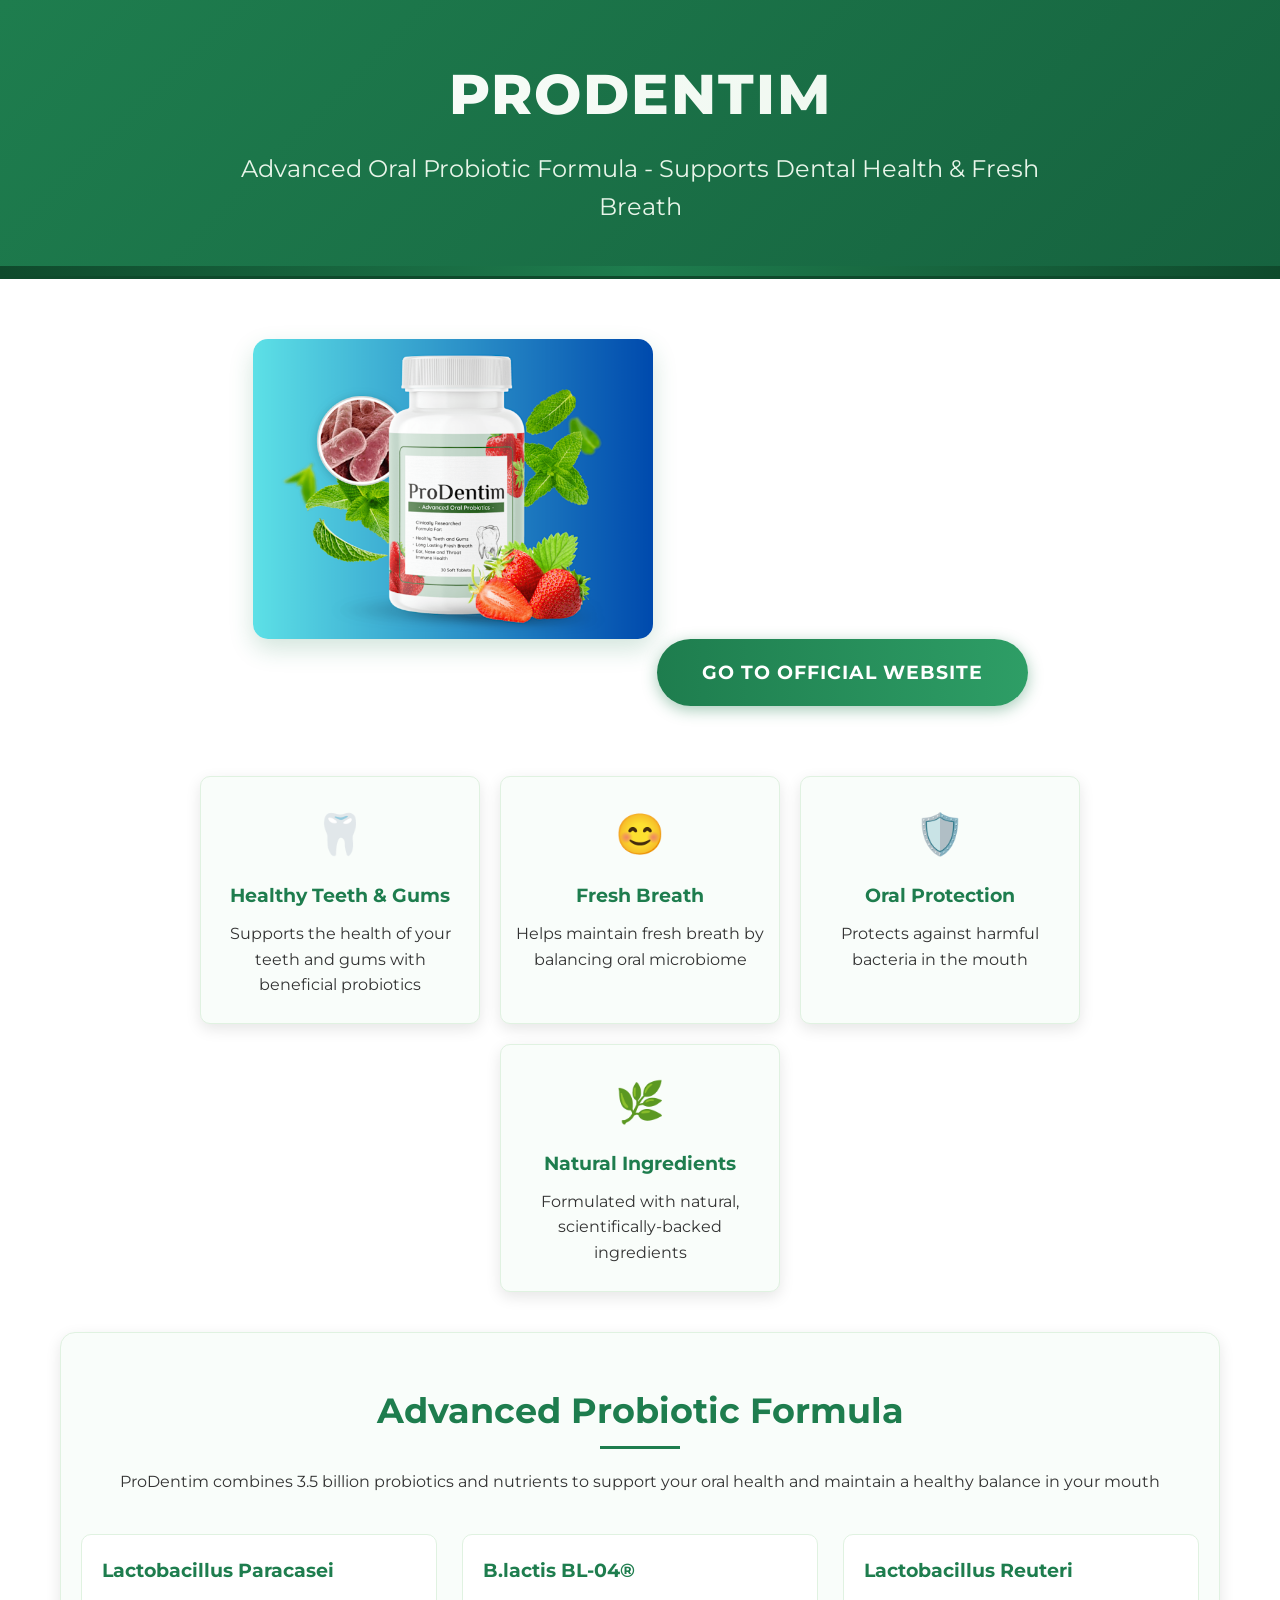
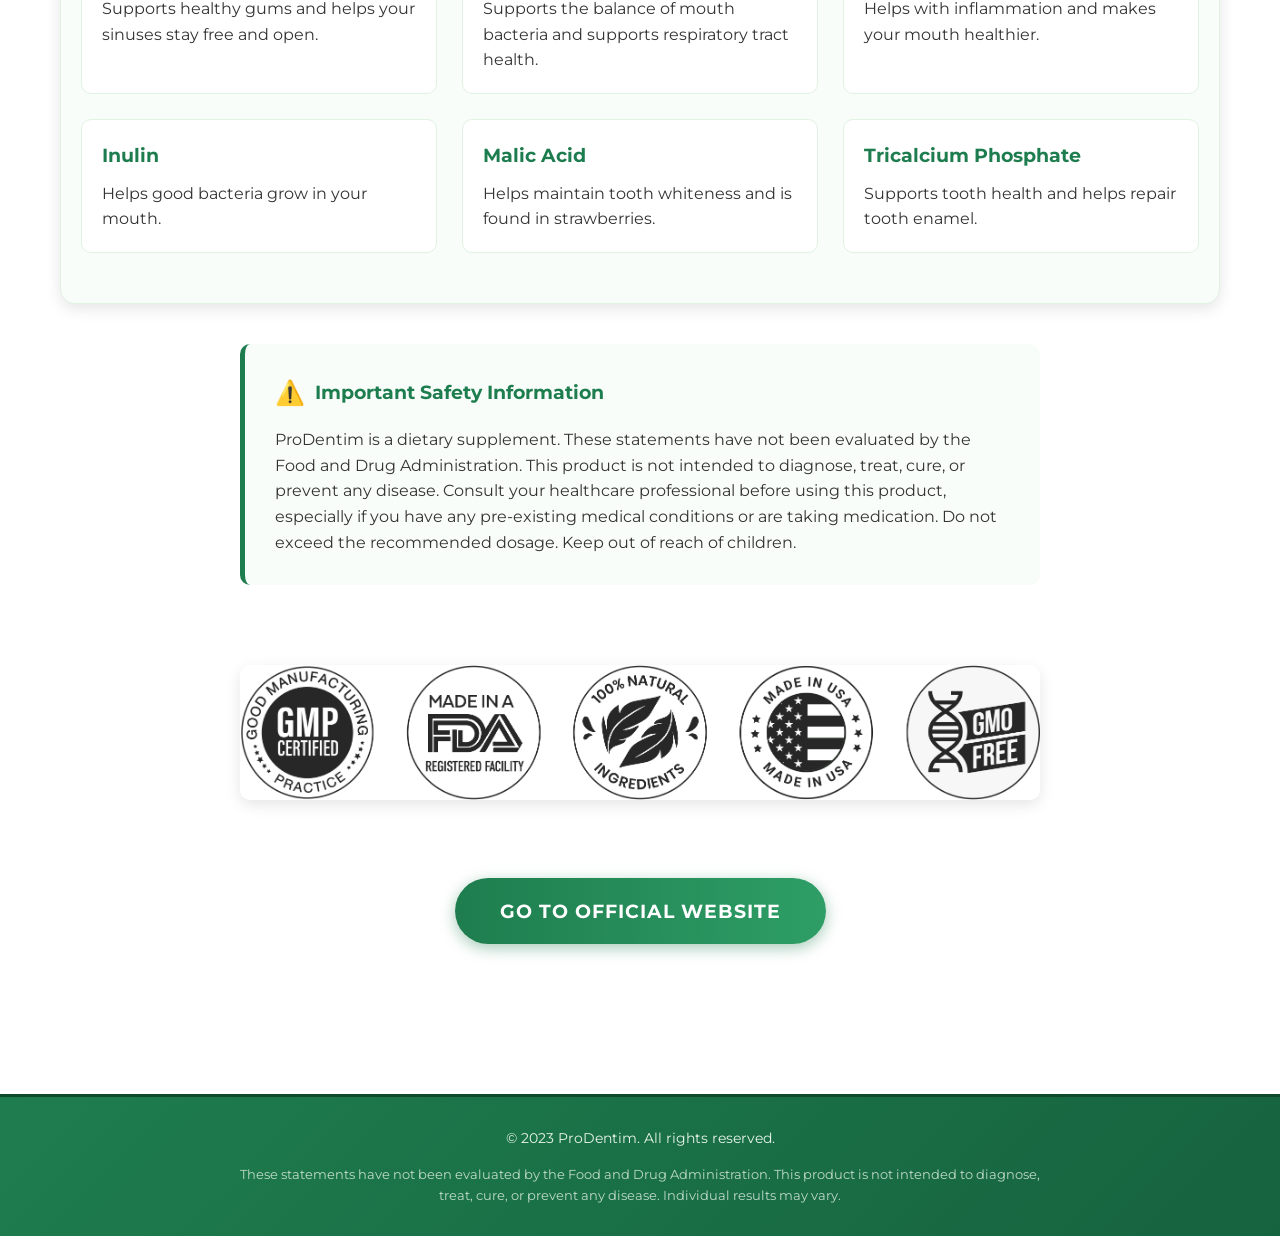
==== index.html @ 238cd1b0 "Update Google Tag Manager ID in index.html" ====
<!DOCTYPE html>
<html lang="en">
<head>
    <meta charset="UTF-8">
    <meta name="viewport" content="width=device-width, initial-scale=1.0">
    <title>ProDentim | Advanced Oral Probiotic Formula</title>
    <link href="https://fonts.googleapis.com/css2?family=Montserrat:wght@400;600;700;800&display=swap" rel="stylesheet">
    <!-- Google tag (gtag.js) -->
    <script async src="https://www.googletagmanager.com/gtag/js?id=AW-17731341955"></script>
    <script>
      window.dataLayer = window.dataLayer || [];
      function gtag(){dataLayer.push(arguments);}
      gtag('js', new Date());
    
      gtag('config', 'AW-17731341955');
    </script>
    <style>
        * {
            margin: 0;
            padding: 0;
            box-sizing: border-box;
        }
        
        body {
            font-family: 'Montserrat', sans-serif;
            background-color: #ffffff;
            color: #333333;
            text-align: center;
            line-height: 1.6;
        }
        
        .header {
            background: linear-gradient(135deg, #1e7d4e 0%, #16633f 100%);
            padding: 50px 20px;
            color: white;
            position: relative;
            overflow: hidden;
            border-bottom: 3px solid #0f4a2c;
        }
        
        .header::after {
            content: "";
            position: absolute;
            bottom: 0;
            left: 0;
            right: 0;
            height: 10px;
            background: linear-gradient(90deg, #0f4a2c, #1e7d4e, #0f4a2c);
        }
        
        .product-name {
            font-size: 3.5rem;
            font-weight: 800;
            text-transform: uppercase;
            letter-spacing: 2px;
            margin-bottom: 10px;
            background: linear-gradient(to right, #ffffff, #e8f5e9);
            -webkit-background-clip: text;
            -webkit-text-fill-color: transparent;
        }
        
        .tagline {
            font-size: 1.5rem;
            font-weight: 400;
            max-width: 800px;
            margin: 0 auto;
            color: #e8f5e9;
        }
        
        .product-section {
            padding: 60px 20px;
            max-width: 1200px;
            margin: 0 auto;
        }
        
        .product-image {
            max-width: 400px;
            width: 100%;
            margin-bottom: 40px;
            border-radius: 15px;
            box-shadow: 0 10px 25px rgba(30, 125, 78, 0.2);
            transition: transform 0.3s ease;
        }
        
        .product-image:hover {
            transform: scale(1.02);
        }
        
        .benefits-container {
            display: flex;
            flex-wrap: wrap;
            justify-content: center;
            gap: 20px;
            margin: 40px 0;
        }
        
        .benefit-card {
            background: #f9fdfa;
            border-radius: 10px;
            padding: 25px 15px;
            width: 280px;
            box-shadow: 0 5px 15px rgba(0,0,0,0.1);
            transition: transform 0.3s ease, box-shadow 0.3s ease;
            border: 1px solid #e0f2e1;
        }
        
        .benefit-card:hover {
            transform: translateY(-5px);
            box-shadow: 0 8px 20px rgba(30, 125, 78, 0.3);
            border-color: #1e7d4e;
        }
        
        .benefit-icon {
            font-size: 2.5rem;
            margin-bottom: 15px;
            color: #1e7d4e;
        }
        
        .benefit-title {
            font-weight: 700;
            margin-bottom: 10px;
            color: #1e7d4e;
        }
        
        .btn {
            display: inline-block;
            background: linear-gradient(to right, #1e7d4e, #2e9e66);
            color: white;
            padding: 18px 45px;
            font-size: 1.2rem;
            font-weight: 700;
            text-decoration: none;
            border-radius: 50px;
            transition: all 0.3s ease;
            box-shadow: 0 4px 15px rgba(30, 125, 78, 0.4);
            text-transform: uppercase;
            letter-spacing: 1px;
            margin: 30px 0;
            border: none;
            cursor: pointer;
        }
        
        .btn:hover {
            background: linear-gradient(to right, #16633f, #1e7d4e);
            transform: translateY(-3px);
            box-shadow: 0 6px 20px rgba(30, 125, 78, 0.6);
        }
        
        .features {
            background-color: #f9fdfa;
            padding: 50px 20px;
            border-radius: 15px;
            margin: 40px 0;
            box-shadow: 0 5px 15px rgba(0,0,0,0.1);
            border: 1px solid #e0f2e1;
        }
        
        .section-title {
            font-size: 2.2rem;
            font-weight: 700;
            margin-bottom: 30px;
            color: #1e7d4e;
            position: relative;
            display: inline-block;
        }
        
        .section-title::after {
            content: "";
            position: absolute;
            bottom: -10px;
            left: 50%;
            transform: translateX(-50%);
            width: 80px;
            height: 3px;
            background-color: #1e7d4e;
        }
        
        .ingredients-container {
            display: grid;
            grid-template-columns: repeat(auto-fit, minmax(300px, 1fr));
            gap: 25px;
            margin-top: 40px;
        }
        
        .ingredient-card {
            background: #ffffff;
            border-radius: 10px;
            padding: 20px;
            text-align: left;
            border: 1px solid #e0f2e1;
            transition: all 0.3s ease;
        }
        
        .ingredient-card:hover {
            border-color: #1e7d4e;
            transform: translateY(-5px);
        }
        
        .ingredient-name {
            font-weight: 700;
            color: #1e7d4e;
            margin-bottom: 10px;
            font-size: 1.2rem;
        }
        
        .safety-info {
            background-color: #f9fdfa;
            padding: 30px;
            border-radius: 10px;
            margin: 40px 0;
            text-align: left;
            max-width: 800px;
            margin-left: auto;
            margin-right: auto;
            border-left: 5px solid #1e7d4e;
        }
        
        .safety-title {
            font-weight: 700;
            margin-bottom: 15px;
            color: #1e7d4e;
            display: flex;
            align-items: center;
        }
        
        .warning-icon {
            margin-right: 10px;
            font-size: 1.5rem;
            color: #1e7d4e;
        }
        
        .certifications {
            max-width: 800px;
            width: 100%;
            margin: 40px auto;
            border-radius: 10px;
            box-shadow: 0 5px 15px rgba(0,0,0,0.1);
        }
        
        .footer {
            background: linear-gradient(135deg, #1e7d4e 0%, #16633f 100%);
            padding: 30px 20px;
            margin-top: 60px;
            color: #e8f5e9;
            font-size: 0.9rem;
            border-top: 3px solid #0f4a2c;
        }
        
        .disclaimer {
            max-width: 800px;
            margin: 0 auto;
            font-size: 0.8rem;
            opacity: 0.8;
            margin-top: 15px;
        }
        
        @media (max-width: 768px) {
            .product-name {
                font-size: 2.5rem;
            }
            
            .tagline {
                font-size: 1.2rem;
            }
            
            .benefit-card {
                width: 100%;
                max-width: 350px;
            }
            
            .ingredients-container {
                grid-template-columns: 1fr;
            }
        }
    </style>
</head>
<body>
    <div class="header">
        <h1 class="product-name">ProDentim</h1>
        <p class="tagline">Advanced Oral Probiotic Formula - Supports Dental Health & Fresh Breath</p>
    </div>
    
    <div class="product-section">
        <img src="ProDentim_2.png" alt="ProDentim Supplement" class="product-image">
        
        <a href="https://prodentim24.com/text.php#aff=jonathan2026" class="btn">Go to Official Website</a>
        
        <div class="benefits-container">
            <div class="benefit-card">
                <div class="benefit-icon">🦷</div>
                <h3 class="benefit-title">Healthy Teeth & Gums</h3>
                <p>Supports the health of your teeth and gums with beneficial probiotics</p>
            </div>
            
            <div class="benefit-card">
                <div class="benefit-icon">😊</div>
                <h3 class="benefit-title">Fresh Breath</h3>
                <p>Helps maintain fresh breath by balancing oral microbiome</p>
            </div>
            
            <div class="benefit-card">
                <div class="benefit-icon">🛡️</div>
                <h3 class="benefit-title">Oral Protection</h3>
                <p>Protects against harmful bacteria in the mouth</p>
            </div>
            
            <div class="benefit-card">
                <div class="benefit-icon">🌿</div>
                <h3 class="benefit-title">Natural Ingredients</h3>
                <p>Formulated with natural, scientifically-backed ingredients</p>
            </div>
        </div>
        
        <div class="features">
            <h2 class="section-title">Advanced Probiotic Formula</h2>
            <p>ProDentim combines 3.5 billion probiotics and nutrients to support your oral health and maintain a healthy balance in your mouth</p>
            
            <div class="ingredients-container">
                <div class="ingredient-card">
                    <h3 class="ingredient-name">Lactobacillus Paracasei</h3>
                    <p>Supports healthy gums and helps your sinuses stay free and open.</p>
                </div>
                
                <div class="ingredient-card">
                    <h3 class="ingredient-name">B.lactis BL-04®</h3>
                    <p>Supports the balance of mouth bacteria and supports respiratory tract health.</p>
                </div>
                
                <div class="ingredient-card">
                    <h3 class="ingredient-name">Lactobacillus Reuteri</h3>
                    <p>Helps with inflammation and makes your mouth healthier.</p>
                </div>
                
                <div class="ingredient-card">
                    <h3 class="ingredient-name">Inulin</h3>
                    <p>Helps good bacteria grow in your mouth.</p>
                </div>
                
                <div class="ingredient-card">
                    <h3 class="ingredient-name">Malic Acid</h3>
                    <p>Helps maintain tooth whiteness and is found in strawberries.</p>
                </div>
                
                <div class="ingredient-card">
                    <h3 class="ingredient-name">Tricalcium Phosphate</h3>
                    <p>Supports tooth health and helps repair tooth enamel.</p>
                </div>
            </div>
        </div>
        
        <div class="safety-info">
            <h3 class="safety-title"><span class="warning-icon">⚠️</span> Important Safety Information</h3>
            <p>ProDentim is a dietary supplement. These statements have not been evaluated by the Food and Drug Administration. This product is not intended to diagnose, treat, cure, or prevent any disease. Consult your healthcare professional before using this product, especially if you have any pre-existing medical conditions or are taking medication. Do not exceed the recommended dosage. Keep out of reach of children.</p>
        </div>
        
        <img src="certifications.png" alt="ProDentim Certifications" class="certifications">
        
        <a href="https://prodentim24.com/text.php#aff=jonathan2026" class="btn">Go to Official Website</a>
    </div>
    
    <div class="footer">
        <p>© 2023 ProDentim. All rights reserved.</p>
        <p class="disclaimer">These statements have not been evaluated by the Food and Drug Administration. This product is not intended to diagnose, treat, cure, or prevent any disease. Individual results may vary.</p>
    </div>
</body>
</html>
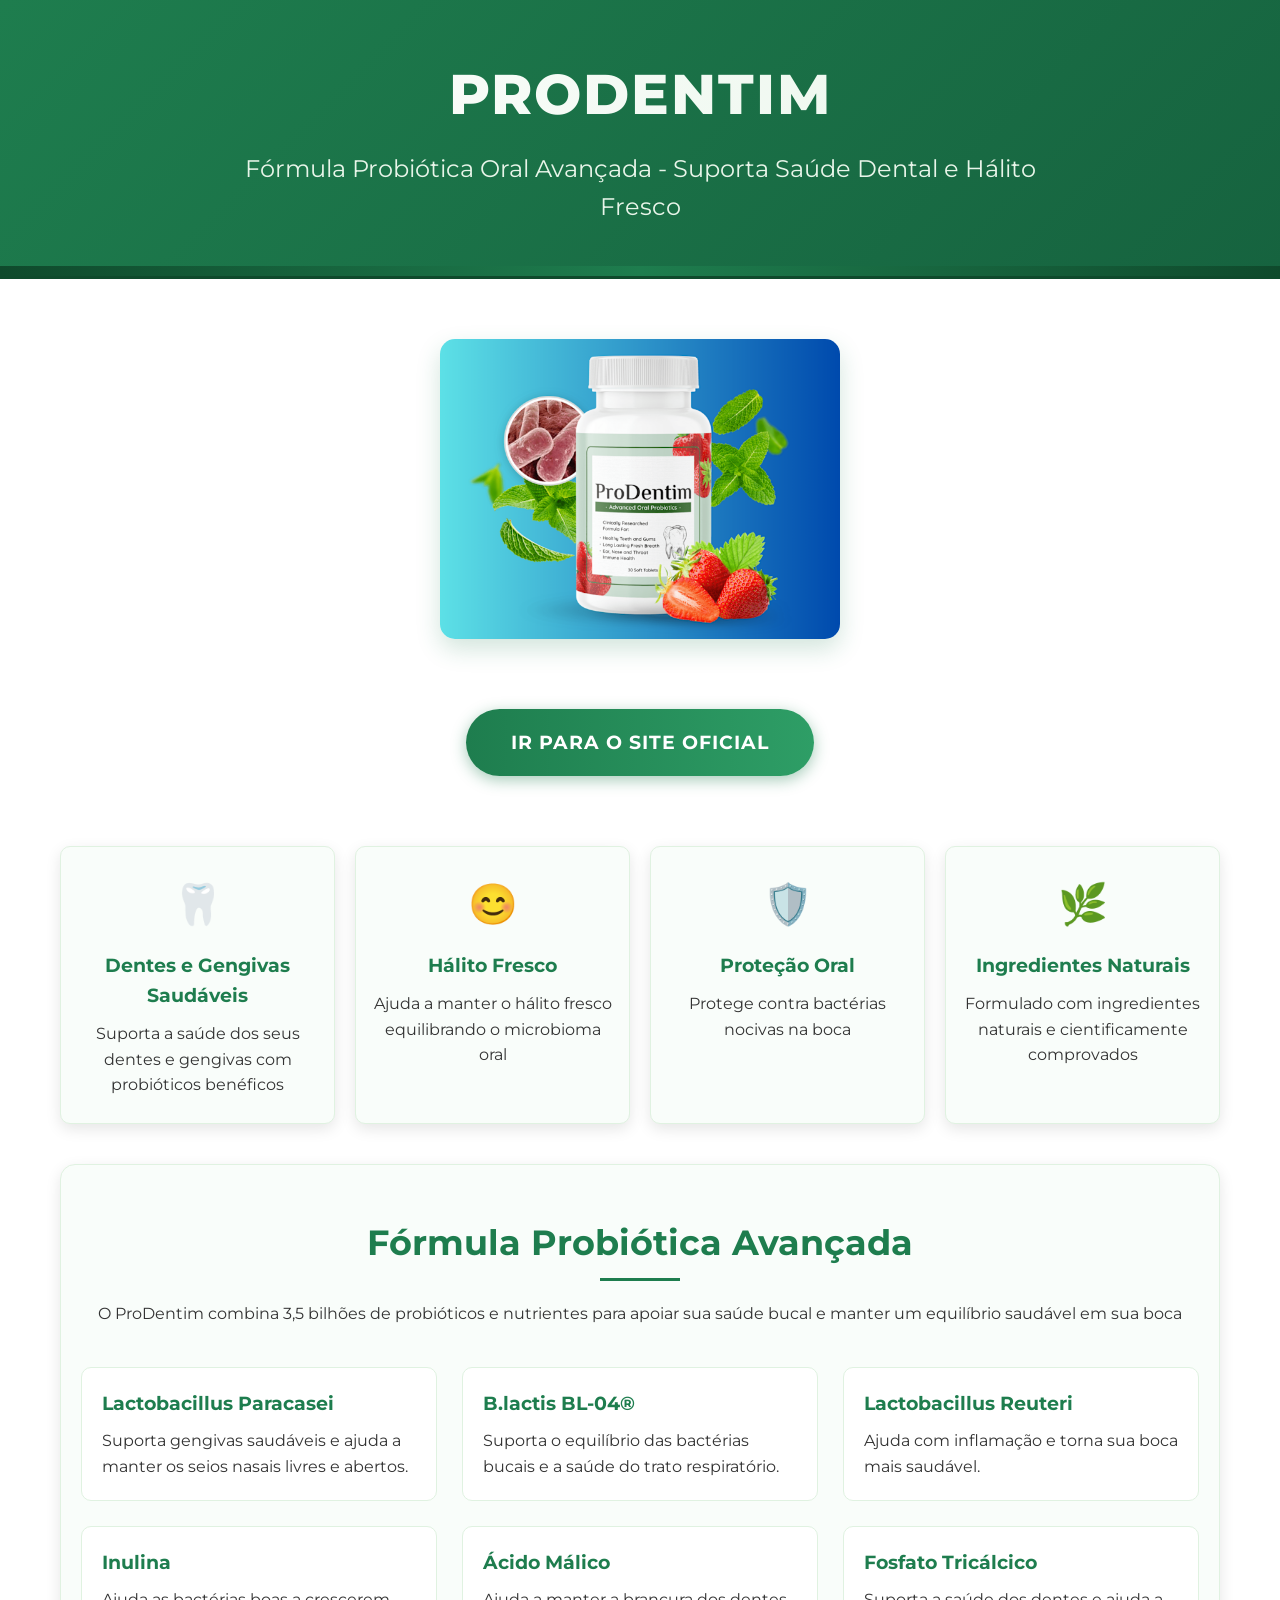
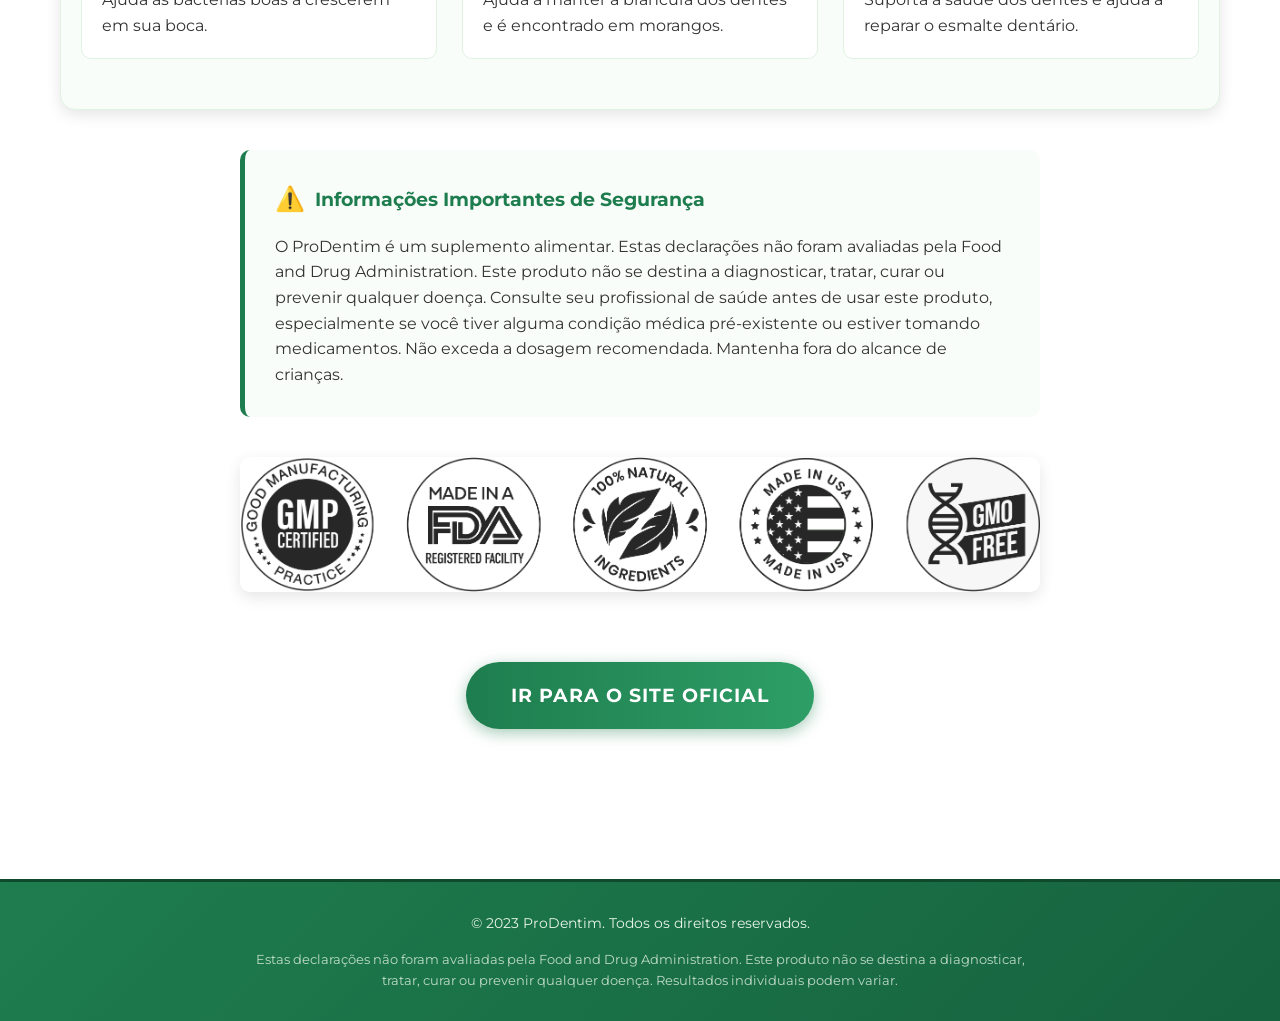
==== commit aa7c3c05: "Translate index.html content to Portuguese Updated the HTML content to Portuguese, including title, " ====
--- a/index.html
+++ b/index.html
@@ -1,9 +1,9 @@
 <!DOCTYPE html>
-<html lang="en">
+<html lang="pt-BR">
 <head>
     <meta charset="UTF-8">
     <meta name="viewport" content="width=device-width, initial-scale=1.0">
-    <title>ProDentim | Advanced Oral Probiotic Formula</title>
+    <title>ProDentim | Fórmula Probiótica Oral Avançada</title>
     <link href="https://fonts.googleapis.com/css2?family=Montserrat:wght@400;600;700;800&display=swap" rel="stylesheet">
     <!-- Google tag (gtag.js) -->
     <script async src="https://www.googletagmanager.com/gtag/js?id=AW-17731341955"></script>
@@ -11,10 +11,22 @@
       window.dataLayer = window.dataLayer || [];
       function gtag(){dataLayer.push(arguments);}
       gtag('js', new Date());
-    
       gtag('config', 'AW-17731341955');
     </script>
     <style>
+        :root {
+            --primary-color: #1e7d4e;
+            --primary-dark: #16633f;
+            --primary-light: #2e9e66;
+            --accent-color: #0f4a2c;
+            --text-color: #333333;
+            --light-bg: #f9fdfa;
+            --border-color: #e0f2e1;
+            --white: #ffffff;
+            --shadow: 0 5px 15px rgba(0,0,0,0.1);
+            --shadow-hover: 0 8px 20px rgba(30, 125, 78, 0.3);
+        }
+        
         * {
             margin: 0;
             padding: 0;
@@ -23,19 +35,25 @@
         
         body {
             font-family: 'Montserrat', sans-serif;
-            background-color: #ffffff;
-            color: #333333;
+            background-color: var(--white);
+            color: var(--text-color);
             text-align: center;
             line-height: 1.6;
         }
         
+        .container {
+            max-width: 1200px;
+            margin: 0 auto;
+            padding: 0 20px;
+        }
+        
         .header {
-            background: linear-gradient(135deg, #1e7d4e 0%, #16633f 100%);
+            background: linear-gradient(135deg, var(--primary-color) 0%, var(--primary-dark) 100%);
             padding: 50px 20px;
-            color: white;
+            color: var(--white);
             position: relative;
             overflow: hidden;
-            border-bottom: 3px solid #0f4a2c;
+            border-bottom: 3px solid var(--accent-color);
         }
         
         .header::after {
@@ -45,22 +63,22 @@
             left: 0;
             right: 0;
             height: 10px;
-            background: linear-gradient(90deg, #0f4a2c, #1e7d4e, #0f4a2c);
+            background: linear-gradient(90deg, var(--accent-color), var(--primary-color), var(--accent-color));
         }
         
         .product-name {
-            font-size: 3.5rem;
+            font-size: clamp(2.5rem, 5vw, 3.5rem);
             font-weight: 800;
             text-transform: uppercase;
             letter-spacing: 2px;
             margin-bottom: 10px;
-            background: linear-gradient(to right, #ffffff, #e8f5e9);
+            background: linear-gradient(to right, var(--white), #e8f5e9);
             -webkit-background-clip: text;
             -webkit-text-fill-color: transparent;
         }
         
         .tagline {
-            font-size: 1.5rem;
+            font-size: clamp(1.2rem, 2.5vw, 1.5rem);
             font-weight: 400;
             max-width: 800px;
             margin: 0 auto;
@@ -68,18 +86,17 @@
         }
         
         .product-section {
-            padding: 60px 20px;
-            max-width: 1200px;
-            margin: 0 auto;
+            padding: 60px 0;
         }
         
         .product-image {
             max-width: 400px;
             width: 100%;
-            margin-bottom: 40px;
+            margin: 0 auto 40px;
             border-radius: 15px;
             box-shadow: 0 10px 25px rgba(30, 125, 78, 0.2);
             transition: transform 0.3s ease;
+            display: block;
         }
         
         .product-image:hover {
@@ -95,37 +112,38 @@
         }
         
         .benefit-card {
-            background: #f9fdfa;
+            background: var(--light-bg);
             border-radius: 10px;
             padding: 25px 15px;
-            width: 280px;
-            box-shadow: 0 5px 15px rgba(0,0,0,0.1);
+            flex: 1 1 250px;
+            max-width: 280px;
+            box-shadow: var(--shadow);
             transition: transform 0.3s ease, box-shadow 0.3s ease;
-            border: 1px solid #e0f2e1;
+            border: 1px solid var(--border-color);
         }
         
         .benefit-card:hover {
             transform: translateY(-5px);
-            box-shadow: 0 8px 20px rgba(30, 125, 78, 0.3);
-            border-color: #1e7d4e;
+            box-shadow: var(--shadow-hover);
+            border-color: var(--primary-color);
         }
         
         .benefit-icon {
             font-size: 2.5rem;
             margin-bottom: 15px;
-            color: #1e7d4e;
+            color: var(--primary-color);
         }
         
         .benefit-title {
             font-weight: 700;
             margin-bottom: 10px;
-            color: #1e7d4e;
+            color: var(--primary-color);
         }
         
         .btn {
             display: inline-block;
-            background: linear-gradient(to right, #1e7d4e, #2e9e66);
-            color: white;
+            background: linear-gradient(to right, var(--primary-color), var(--primary-light));
+            color: var(--white);
             padding: 18px 45px;
             font-size: 1.2rem;
             font-weight: 700;
@@ -141,25 +159,25 @@
         }
         
         .btn:hover {
-            background: linear-gradient(to right, #16633f, #1e7d4e);
+            background: linear-gradient(to right, var(--primary-dark), var(--primary-color));
             transform: translateY(-3px);
             box-shadow: 0 6px 20px rgba(30, 125, 78, 0.6);
         }
         
         .features {
-            background-color: #f9fdfa;
+            background-color: var(--light-bg);
             padding: 50px 20px;
             border-radius: 15px;
             margin: 40px 0;
-            box-shadow: 0 5px 15px rgba(0,0,0,0.1);
-            border: 1px solid #e0f2e1;
+            box-shadow: var(--shadow);
+            border: 1px solid var(--border-color);
         }
         
         .section-title {
-            font-size: 2.2rem;
+            font-size: clamp(1.8rem, 3vw, 2.2rem);
             font-weight: 700;
             margin-bottom: 30px;
-            color: #1e7d4e;
+            color: var(--primary-color);
             position: relative;
             display: inline-block;
         }
@@ -172,7 +190,7 @@
             transform: translateX(-50%);
             width: 80px;
             height: 3px;
-            background-color: #1e7d4e;
+            background-color: var(--primary-color);
         }
         
         .ingredients-container {
@@ -183,28 +201,28 @@
         }
         
         .ingredient-card {
-            background: #ffffff;
+            background: var(--white);
             border-radius: 10px;
             padding: 20px;
             text-align: left;
-            border: 1px solid #e0f2e1;
+            border: 1px solid var(--border-color);
             transition: all 0.3s ease;
         }
         
         .ingredient-card:hover {
-            border-color: #1e7d4e;
+            border-color: var(--primary-color);
             transform: translateY(-5px);
         }
         
         .ingredient-name {
             font-weight: 700;
-            color: #1e7d4e;
+            color: var(--primary-color);
             margin-bottom: 10px;
             font-size: 1.2rem;
         }
         
         .safety-info {
-            background-color: #f9fdfa;
+            background-color: var(--light-bg);
             padding: 30px;
             border-radius: 10px;
             margin: 40px 0;
@@ -212,13 +230,13 @@
             max-width: 800px;
             margin-left: auto;
             margin-right: auto;
-            border-left: 5px solid #1e7d4e;
+            border-left: 5px solid var(--primary-color);
         }
         
         .safety-title {
             font-weight: 700;
             margin-bottom: 15px;
-            color: #1e7d4e;
+            color: var(--primary-color);
             display: flex;
             align-items: center;
         }
@@ -226,7 +244,7 @@
         .warning-icon {
             margin-right: 10px;
             font-size: 1.5rem;
-            color: #1e7d4e;
+            color: var(--primary-color);
         }
         
         .certifications {
@@ -234,16 +252,17 @@
             width: 100%;
             margin: 40px auto;
             border-radius: 10px;
-            box-shadow: 0 5px 15px rgba(0,0,0,0.1);
+            box-shadow: var(--shadow);
+            display: block;
         }
         
         .footer {
-            background: linear-gradient(135deg, #1e7d4e 0%, #16633f 100%);
+            background: linear-gradient(135deg, var(--primary-color) 0%, var(--primary-dark) 100%);
             padding: 30px 20px;
             margin-top: 60px;
             color: #e8f5e9;
             font-size: 0.9rem;
-            border-top: 3px solid #0f4a2c;
+            border-top: 3px solid var(--accent-color);
         }
         
         .disclaimer {
@@ -253,114 +272,101 @@
             opacity: 0.8;
             margin-top: 15px;
         }
-        
-        @media (max-width: 768px) {
-            .product-name {
-                font-size: 2.5rem;
-            }
-            
-            .tagline {
-                font-size: 1.2rem;
-            }
-            
-            .benefit-card {
-                width: 100%;
-                max-width: 350px;
-            }
-            
-            .ingredients-container {
-                grid-template-columns: 1fr;
-            }
-        }
     </style>
 </head>
 <body>
     <div class="header">
-        <h1 class="product-name">ProDentim</h1>
-        <p class="tagline">Advanced Oral Probiotic Formula - Supports Dental Health & Fresh Breath</p>
+        <div class="container">
+            <h1 class="product-name">ProDentim</h1>
+            <p class="tagline">Fórmula Probiótica Oral Avançada - Suporta Saúde Dental e Hálito Fresco</p>
+        </div>
     </div>
     
-    <div class="product-section">
-        <img src="ProDentim_2.png" alt="ProDentim Supplement" class="product-image">
-        
-        <a href="https://prodentim24.com/text.php#aff=jonathan2026" class="btn">Go to Official Website</a>
-        
-        <div class="benefits-container">
-            <div class="benefit-card">
-                <div class="benefit-icon">🦷</div>
-                <h3 class="benefit-title">Healthy Teeth & Gums</h3>
-                <p>Supports the health of your teeth and gums with beneficial probiotics</p>
+    <div class="container">
+        <div class="product-section">
+            <img src="ProDentim_2.png" alt="Suplemento ProDentim" class="product-image">
+            
+            <a href="https://prodentim24.com/text.php#aff=jonathan2026" class="btn">Ir para o Site Oficial</a>
+            
+            <div class="benefits-container">
+                <div class="benefit-card">
+                    <div class="benefit-icon">🦷</div>
+                    <h3 class="benefit-title">Dentes e Gengivas Saudáveis</h3>
+                    <p>Suporta a saúde dos seus dentes e gengivas com probióticos benéficos</p>
+                </div>
+                
+                <div class="benefit-card">
+                    <div class="benefit-icon">😊</div>
+                    <h3 class="benefit-title">Hálito Fresco</h3>
+                    <p>Ajuda a manter o hálito fresco equilibrando o microbioma oral</p>
+                </div>
+                
+                <div class="benefit-card">
+                    <div class="benefit-icon">🛡️</div>
+                    <h3 class="benefit-title">Proteção Oral</h3>
+                    <p>Protege contra bactérias nocivas na boca</p>
+                </div>
+                
+                <div class="benefit-card">
+                    <div class="benefit-icon">🌿</div>
+                    <h3 class="benefit-title">Ingredientes Naturais</h3>
+                    <p>Formulado com ingredientes naturais e cientificamente comprovados</p>
+                </div>
             </div>
             
-            <div class="benefit-card">
-                <div class="benefit-icon">😊</div>
-                <h3 class="benefit-title">Fresh Breath</h3>
-                <p>Helps maintain fresh breath by balancing oral microbiome</p>
+            <div class="features">
+                <h2 class="section-title">Fórmula Probiótica Avançada</h2>
+                <p>O ProDentim combina 3,5 bilhões de probióticos e nutrientes para apoiar sua saúde bucal e manter um equilíbrio saudável em sua boca</p>
+                
+                <div class="ingredients-container">
+                    <div class="ingredient-card">
+                        <h3 class="ingredient-name">Lactobacillus Paracasei</h3>
+                        <p>Suporta gengivas saudáveis e ajuda a manter os seios nasais livres e abertos.</p>
+                    </div>
+                    
+                    <div class="ingredient-card">
+                        <h3 class="ingredient-name">B.lactis BL-04®</h3>
+                        <p>Suporta o equilíbrio das bactérias bucais e a saúde do trato respiratório.</p>
+                    </div>
+                    
+                    <div class="ingredient-card">
+                        <h3 class="ingredient-name">Lactobacillus Reuteri</h3>
+                        <p>Ajuda com inflamação e torna sua boca mais saudável.</p>
+                    </div>
+                    
+                    <div class="ingredient-card">
+                        <h3 class="ingredient-name">Inulina</h3>
+                        <p>Ajuda as bactérias boas a crescerem em sua boca.</p>
+                    </div>
+                    
+                    <div class="ingredient-card">
+                        <h3 class="ingredient-name">Ácido Málico</h3>
+                        <p>Ajuda a manter a brancura dos dentes e é encontrado em morangos.</p>
+                    </div>
+                    
+                    <div class="ingredient-card">
+                        <h3 class="ingredient-name">Fosfato Tricálcico</h3>
+                        <p>Suporta a saúde dos dentes e ajuda a reparar o esmalte dentário.</p>
+                    </div>
+                </div>
             </div>
             
-            <div class="benefit-card">
-                <div class="benefit-icon">🛡️</div>
-                <h3 class="benefit-title">Oral Protection</h3>
-                <p>Protects against harmful bacteria in the mouth</p>
+            <div class="safety-info">
+                <h3 class="safety-title"><span class="warning-icon">⚠️</span> Informações Importantes de Segurança</h3>
+                <p>O ProDentim é um suplemento alimentar. Estas declarações não foram avaliadas pela Food and Drug Administration. Este produto não se destina a diagnosticar, tratar, curar ou prevenir qualquer doença. Consulte seu profissional de saúde antes de usar este produto, especialmente se você tiver alguma condição médica pré-existente ou estiver tomando medicamentos. Não exceda a dosagem recomendada. Mantenha fora do alcance de crianças.</p>
             </div>
             
-            <div class="benefit-card">
-                <div class="benefit-icon">🌿</div>
-                <h3 class="benefit-title">Natural Ingredients</h3>
-                <p>Formulated with natural, scientifically-backed ingredients</p>
-            </div>
+            <img src="certifications.png" alt="Certificações ProDentim" class="certifications">
+            
+            <a href="https://prodentim24.com/text.php#aff=jonathan2026" class="btn">Ir para o Site Oficial</a>
         </div>
-        
-        <div class="features">
-            <h2 class="section-title">Advanced Probiotic Formula</h2>
-            <p>ProDentim combines 3.5 billion probiotics and nutrients to support your oral health and maintain a healthy balance in your mouth</p>
-            
-            <div class="ingredients-container">
-                <div class="ingredient-card">
-                    <h3 class="ingredient-name">Lactobacillus Paracasei</h3>
-                    <p>Supports healthy gums and helps your sinuses stay free and open.</p>
-                </div>
-                
-                <div class="ingredient-card">
-                    <h3 class="ingredient-name">B.lactis BL-04®</h3>
-                    <p>Supports the balance of mouth bacteria and supports respiratory tract health.</p>
-                </div>
-                
-                <div class="ingredient-card">
-                    <h3 class="ingredient-name">Lactobacillus Reuteri</h3>
-                    <p>Helps with inflammation and makes your mouth healthier.</p>
-                </div>
-                
-                <div class="ingredient-card">
-                    <h3 class="ingredient-name">Inulin</h3>
-                    <p>Helps good bacteria grow in your mouth.</p>
-                </div>
-                
-                <div class="ingredient-card">
-                    <h3 class="ingredient-name">Malic Acid</h3>
-                    <p>Helps maintain tooth whiteness and is found in strawberries.</p>
-                </div>
-                
-                <div class="ingredient-card">
-                    <h3 class="ingredient-name">Tricalcium Phosphate</h3>
-                    <p>Supports tooth health and helps repair tooth enamel.</p>
-                </div>
-            </div>
-        </div>
-        
-        <div class="safety-info">
-            <h3 class="safety-title"><span class="warning-icon">⚠️</span> Important Safety Information</h3>
-            <p>ProDentim is a dietary supplement. These statements have not been evaluated by the Food and Drug Administration. This product is not intended to diagnose, treat, cure, or prevent any disease. Consult your healthcare professional before using this product, especially if you have any pre-existing medical conditions or are taking medication. Do not exceed the recommended dosage. Keep out of reach of children.</p>
-        </div>
-        
-        <img src="certifications.png" alt="ProDentim Certifications" class="certifications">
-        
-        <a href="https://prodentim24.com/text.php#aff=jonathan2026" class="btn">Go to Official Website</a>
     </div>
     
     <div class="footer">
-        <p>© 2023 ProDentim. All rights reserved.</p>
-        <p class="disclaimer">These statements have not been evaluated by the Food and Drug Administration. This product is not intended to diagnose, treat, cure, or prevent any disease. Individual results may vary.</p>
+        <div class="container">
+            <p>© 2023 ProDentim. Todos os direitos reservados.</p>
+            <p class="disclaimer">Estas declarações não foram avaliadas pela Food and Drug Administration. Este produto não se destina a diagnosticar, tratar, curar ou prevenir qualquer doença. Resultados individuais podem variar.</p>
+        </div>
     </div>
 </body>
 </html>
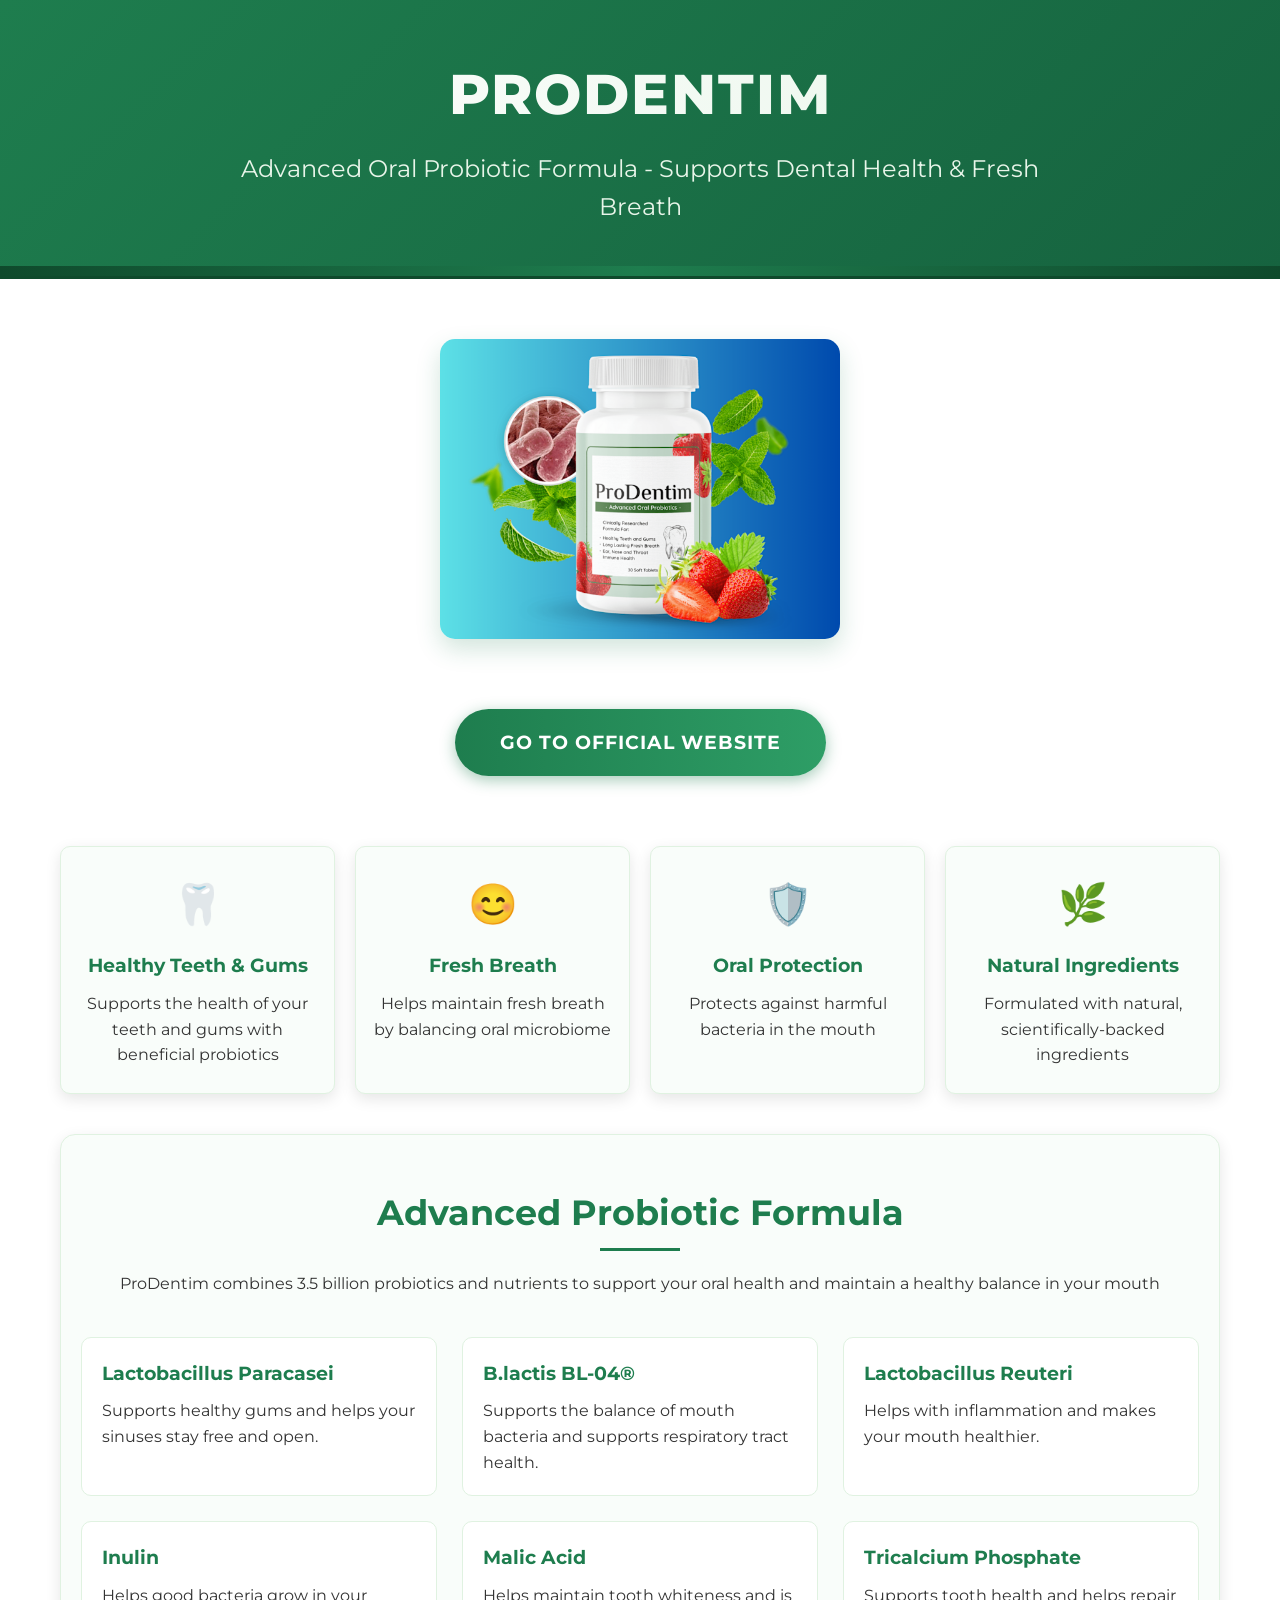
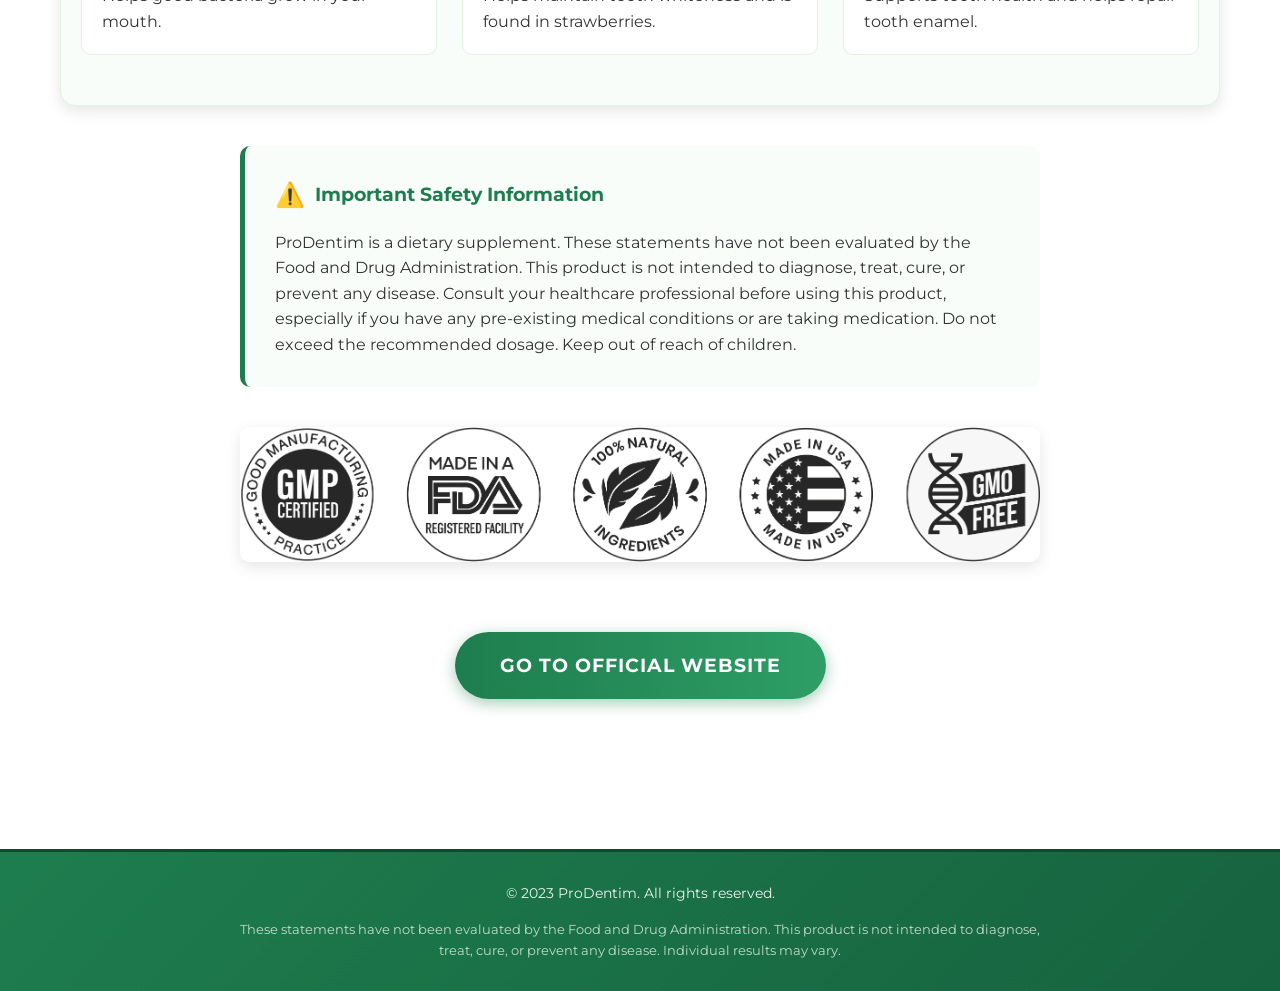
==== commit 081f37f2: "Translate content from Portuguese to English" ====
--- a/index.html
+++ b/index.html
@@ -1,9 +1,9 @@
 <!DOCTYPE html>
-<html lang="pt-BR">
+<html lang="en">
 <head>
     <meta charset="UTF-8">
     <meta name="viewport" content="width=device-width, initial-scale=1.0">
-    <title>ProDentim | Fórmula Probiótica Oral Avançada</title>
+    <title>ProDentim | Advanced Oral Probiotic Formula</title>
     <link href="https://fonts.googleapis.com/css2?family=Montserrat:wght@400;600;700;800&display=swap" rel="stylesheet">
     <!-- Google tag (gtag.js) -->
     <script async src="https://www.googletagmanager.com/gtag/js?id=AW-17731341955"></script>
@@ -278,94 +278,94 @@
     <div class="header">
         <div class="container">
             <h1 class="product-name">ProDentim</h1>
-            <p class="tagline">Fórmula Probiótica Oral Avançada - Suporta Saúde Dental e Hálito Fresco</p>
+            <p class="tagline">Advanced Oral Probiotic Formula - Supports Dental Health & Fresh Breath</p>
         </div>
     </div>
     
     <div class="container">
         <div class="product-section">
-            <img src="ProDentim_2.png" alt="Suplemento ProDentim" class="product-image">
-            
-            <a href="https://prodentim24.com/text.php#aff=jonathan2026" class="btn">Ir para o Site Oficial</a>
+            <img src="ProDentim_2.png" alt="ProDentim Supplement" class="product-image">
+            
+            <a href="https://prodentim24.com/text.php#aff=jonathan2026" class="btn">Go to Official Website</a>
             
             <div class="benefits-container">
                 <div class="benefit-card">
                     <div class="benefit-icon">🦷</div>
-                    <h3 class="benefit-title">Dentes e Gengivas Saudáveis</h3>
-                    <p>Suporta a saúde dos seus dentes e gengivas com probióticos benéficos</p>
+                    <h3 class="benefit-title">Healthy Teeth & Gums</h3>
+                    <p>Supports the health of your teeth and gums with beneficial probiotics</p>
                 </div>
                 
                 <div class="benefit-card">
                     <div class="benefit-icon">😊</div>
-                    <h3 class="benefit-title">Hálito Fresco</h3>
-                    <p>Ajuda a manter o hálito fresco equilibrando o microbioma oral</p>
+                    <h3 class="benefit-title">Fresh Breath</h3>
+                    <p>Helps maintain fresh breath by balancing oral microbiome</p>
                 </div>
                 
                 <div class="benefit-card">
                     <div class="benefit-icon">🛡️</div>
-                    <h3 class="benefit-title">Proteção Oral</h3>
-                    <p>Protege contra bactérias nocivas na boca</p>
+                    <h3 class="benefit-title">Oral Protection</h3>
+                    <p>Protects against harmful bacteria in the mouth</p>
                 </div>
                 
                 <div class="benefit-card">
                     <div class="benefit-icon">🌿</div>
-                    <h3 class="benefit-title">Ingredientes Naturais</h3>
-                    <p>Formulado com ingredientes naturais e cientificamente comprovados</p>
+                    <h3 class="benefit-title">Natural Ingredients</h3>
+                    <p>Formulated with natural, scientifically-backed ingredients</p>
                 </div>
             </div>
             
             <div class="features">
-                <h2 class="section-title">Fórmula Probiótica Avançada</h2>
-                <p>O ProDentim combina 3,5 bilhões de probióticos e nutrientes para apoiar sua saúde bucal e manter um equilíbrio saudável em sua boca</p>
+                <h2 class="section-title">Advanced Probiotic Formula</h2>
+                <p>ProDentim combines 3.5 billion probiotics and nutrients to support your oral health and maintain a healthy balance in your mouth</p>
                 
                 <div class="ingredients-container">
                     <div class="ingredient-card">
                         <h3 class="ingredient-name">Lactobacillus Paracasei</h3>
-                        <p>Suporta gengivas saudáveis e ajuda a manter os seios nasais livres e abertos.</p>
+                        <p>Supports healthy gums and helps your sinuses stay free and open.</p>
                     </div>
                     
                     <div class="ingredient-card">
                         <h3 class="ingredient-name">B.lactis BL-04®</h3>
-                        <p>Suporta o equilíbrio das bactérias bucais e a saúde do trato respiratório.</p>
+                        <p>Supports the balance of mouth bacteria and supports respiratory tract health.</p>
                     </div>
                     
                     <div class="ingredient-card">
                         <h3 class="ingredient-name">Lactobacillus Reuteri</h3>
-                        <p>Ajuda com inflamação e torna sua boca mais saudável.</p>
-                    </div>
-                    
-                    <div class="ingredient-card">
-                        <h3 class="ingredient-name">Inulina</h3>
-                        <p>Ajuda as bactérias boas a crescerem em sua boca.</p>
-                    </div>
-                    
-                    <div class="ingredient-card">
-                        <h3 class="ingredient-name">Ácido Málico</h3>
-                        <p>Ajuda a manter a brancura dos dentes e é encontrado em morangos.</p>
-                    </div>
-                    
-                    <div class="ingredient-card">
-                        <h3 class="ingredient-name">Fosfato Tricálcico</h3>
-                        <p>Suporta a saúde dos dentes e ajuda a reparar o esmalte dentário.</p>
+                        <p>Helps with inflammation and makes your mouth healthier.</p>
+                    </div>
+                    
+                    <div class="ingredient-card">
+                        <h3 class="ingredient-name">Inulin</h3>
+                        <p>Helps good bacteria grow in your mouth.</p>
+                    </div>
+                    
+                    <div class="ingredient-card">
+                        <h3 class="ingredient-name">Malic Acid</h3>
+                        <p>Helps maintain tooth whiteness and is found in strawberries.</p>
+                    </div>
+                    
+                    <div class="ingredient-card">
+                        <h3 class="ingredient-name">Tricalcium Phosphate</h3>
+                        <p>Supports tooth health and helps repair tooth enamel.</p>
                     </div>
                 </div>
             </div>
             
             <div class="safety-info">
-                <h3 class="safety-title"><span class="warning-icon">⚠️</span> Informações Importantes de Segurança</h3>
-                <p>O ProDentim é um suplemento alimentar. Estas declarações não foram avaliadas pela Food and Drug Administration. Este produto não se destina a diagnosticar, tratar, curar ou prevenir qualquer doença. Consulte seu profissional de saúde antes de usar este produto, especialmente se você tiver alguma condição médica pré-existente ou estiver tomando medicamentos. Não exceda a dosagem recomendada. Mantenha fora do alcance de crianças.</p>
+                <h3 class="safety-title"><span class="warning-icon">⚠️</span> Important Safety Information</h3>
+                <p>ProDentim is a dietary supplement. These statements have not been evaluated by the Food and Drug Administration. This product is not intended to diagnose, treat, cure, or prevent any disease. Consult your healthcare professional before using this product, especially if you have any pre-existing medical conditions or are taking medication. Do not exceed the recommended dosage. Keep out of reach of children.</p>
             </div>
             
-            <img src="certifications.png" alt="Certificações ProDentim" class="certifications">
-            
-            <a href="https://prodentim24.com/text.php#aff=jonathan2026" class="btn">Ir para o Site Oficial</a>
+            <img src="certifications.png" alt="ProDentim Certifications" class="certifications">
+            
+            <a href="https://prodentim24.com/text.php#aff=jonathan2026" class="btn">Go to Official Website</a>
         </div>
     </div>
     
     <div class="footer">
         <div class="container">
-            <p>© 2023 ProDentim. Todos os direitos reservados.</p>
-            <p class="disclaimer">Estas declarações não foram avaliadas pela Food and Drug Administration. Este produto não se destina a diagnosticar, tratar, curar ou prevenir qualquer doença. Resultados individuais podem variar.</p>
+            <p>© 2023 ProDentim. All rights reserved.</p>
+            <p class="disclaimer">These statements have not been evaluated by the Food and Drug Administration. This product is not intended to diagnose, treat, cure, or prevent any disease. Individual results may vary.</p>
         </div>
     </div>
 </body>
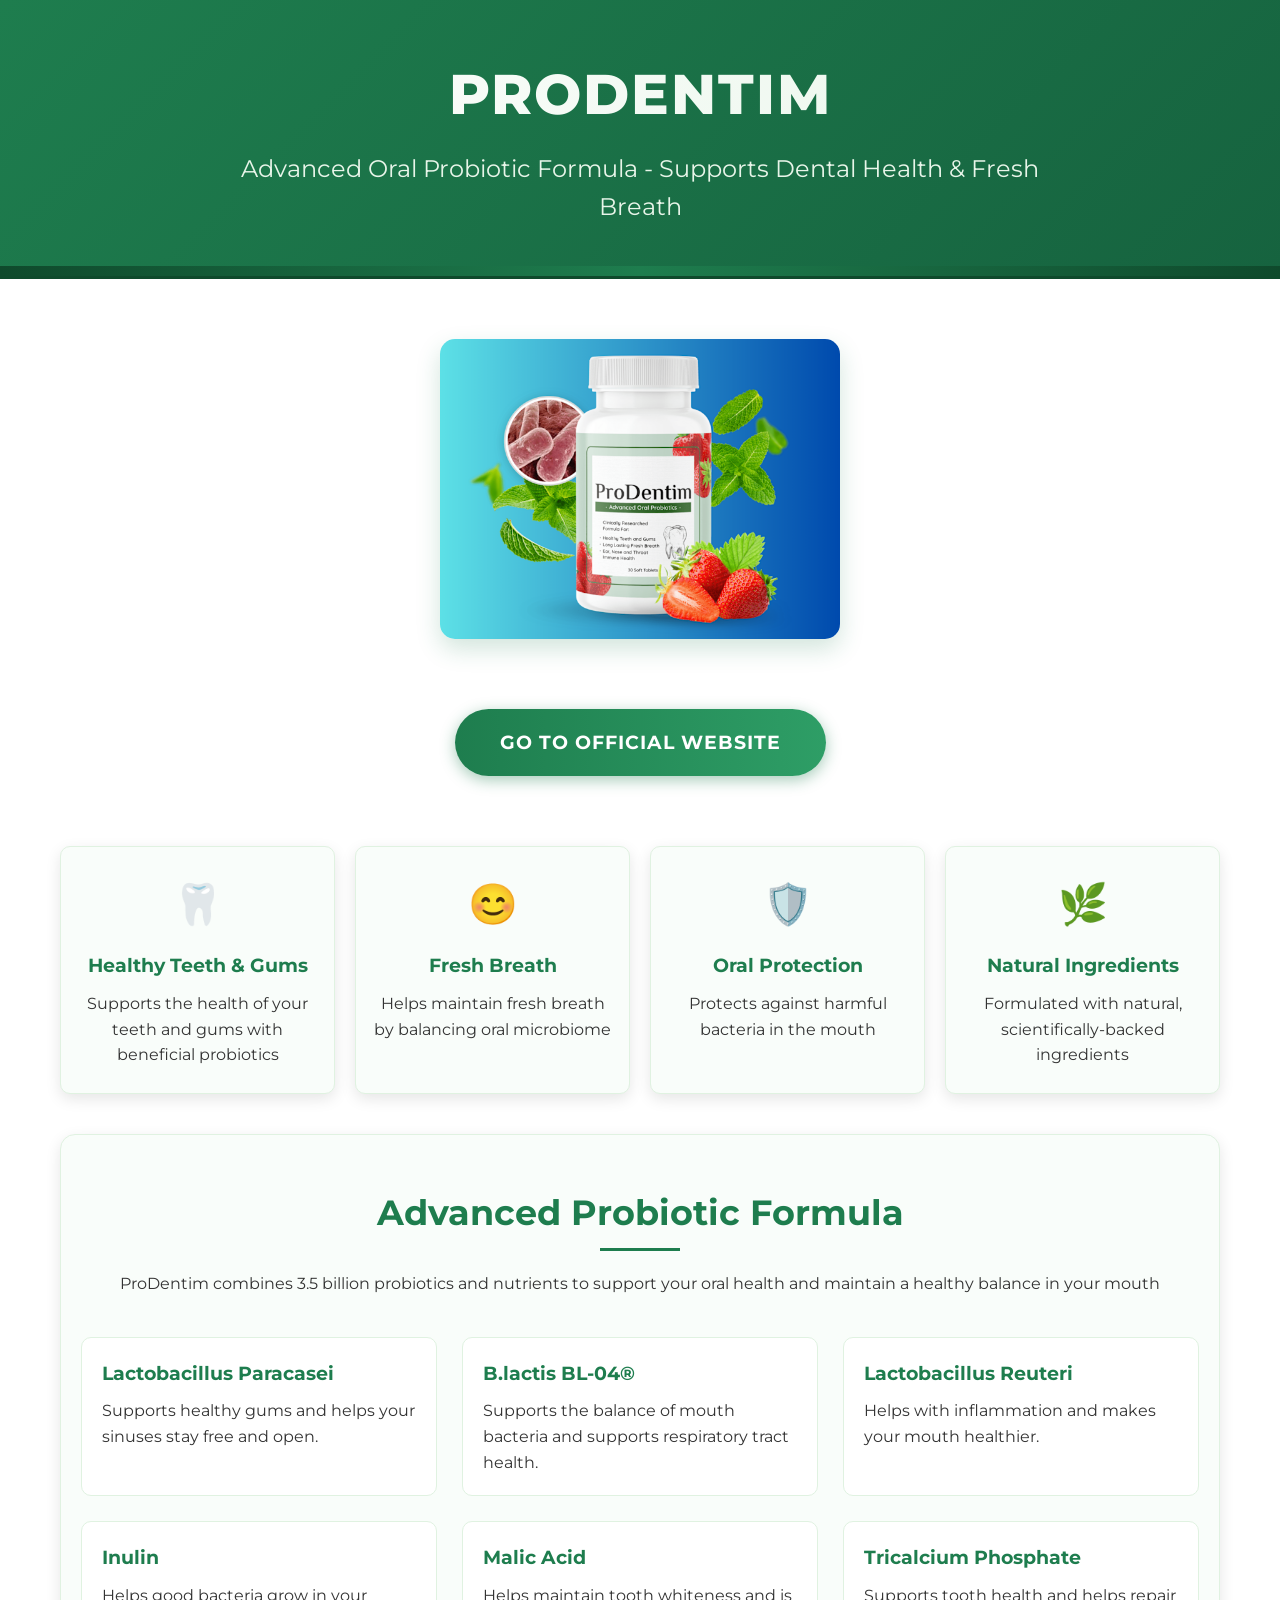
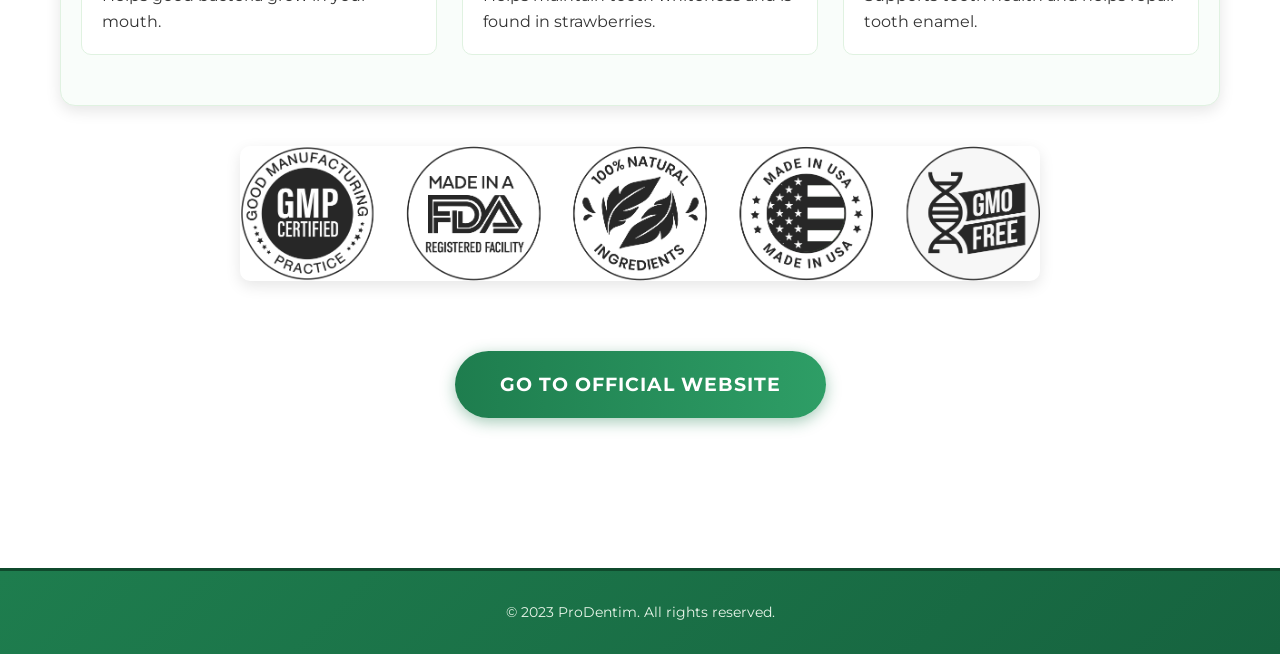
==== commit 10240116: "Remove safety information and disclaimer from HTML" ====
--- a/index.html
+++ b/index.html
@@ -351,11 +351,6 @@
                 </div>
             </div>
             
-            <div class="safety-info">
-                <h3 class="safety-title"><span class="warning-icon">⚠️</span> Important Safety Information</h3>
-                <p>ProDentim is a dietary supplement. These statements have not been evaluated by the Food and Drug Administration. This product is not intended to diagnose, treat, cure, or prevent any disease. Consult your healthcare professional before using this product, especially if you have any pre-existing medical conditions or are taking medication. Do not exceed the recommended dosage. Keep out of reach of children.</p>
-            </div>
-            
             <img src="certifications.png" alt="ProDentim Certifications" class="certifications">
             
             <a href="https://prodentim24.com/text.php#aff=jonathan2026" class="btn">Go to Official Website</a>
@@ -365,7 +360,6 @@
     <div class="footer">
         <div class="container">
             <p>© 2023 ProDentim. All rights reserved.</p>
-            <p class="disclaimer">These statements have not been evaluated by the Food and Drug Administration. This product is not intended to diagnose, treat, cure, or prevent any disease. Individual results may vary.</p>
         </div>
     </div>
 </body>
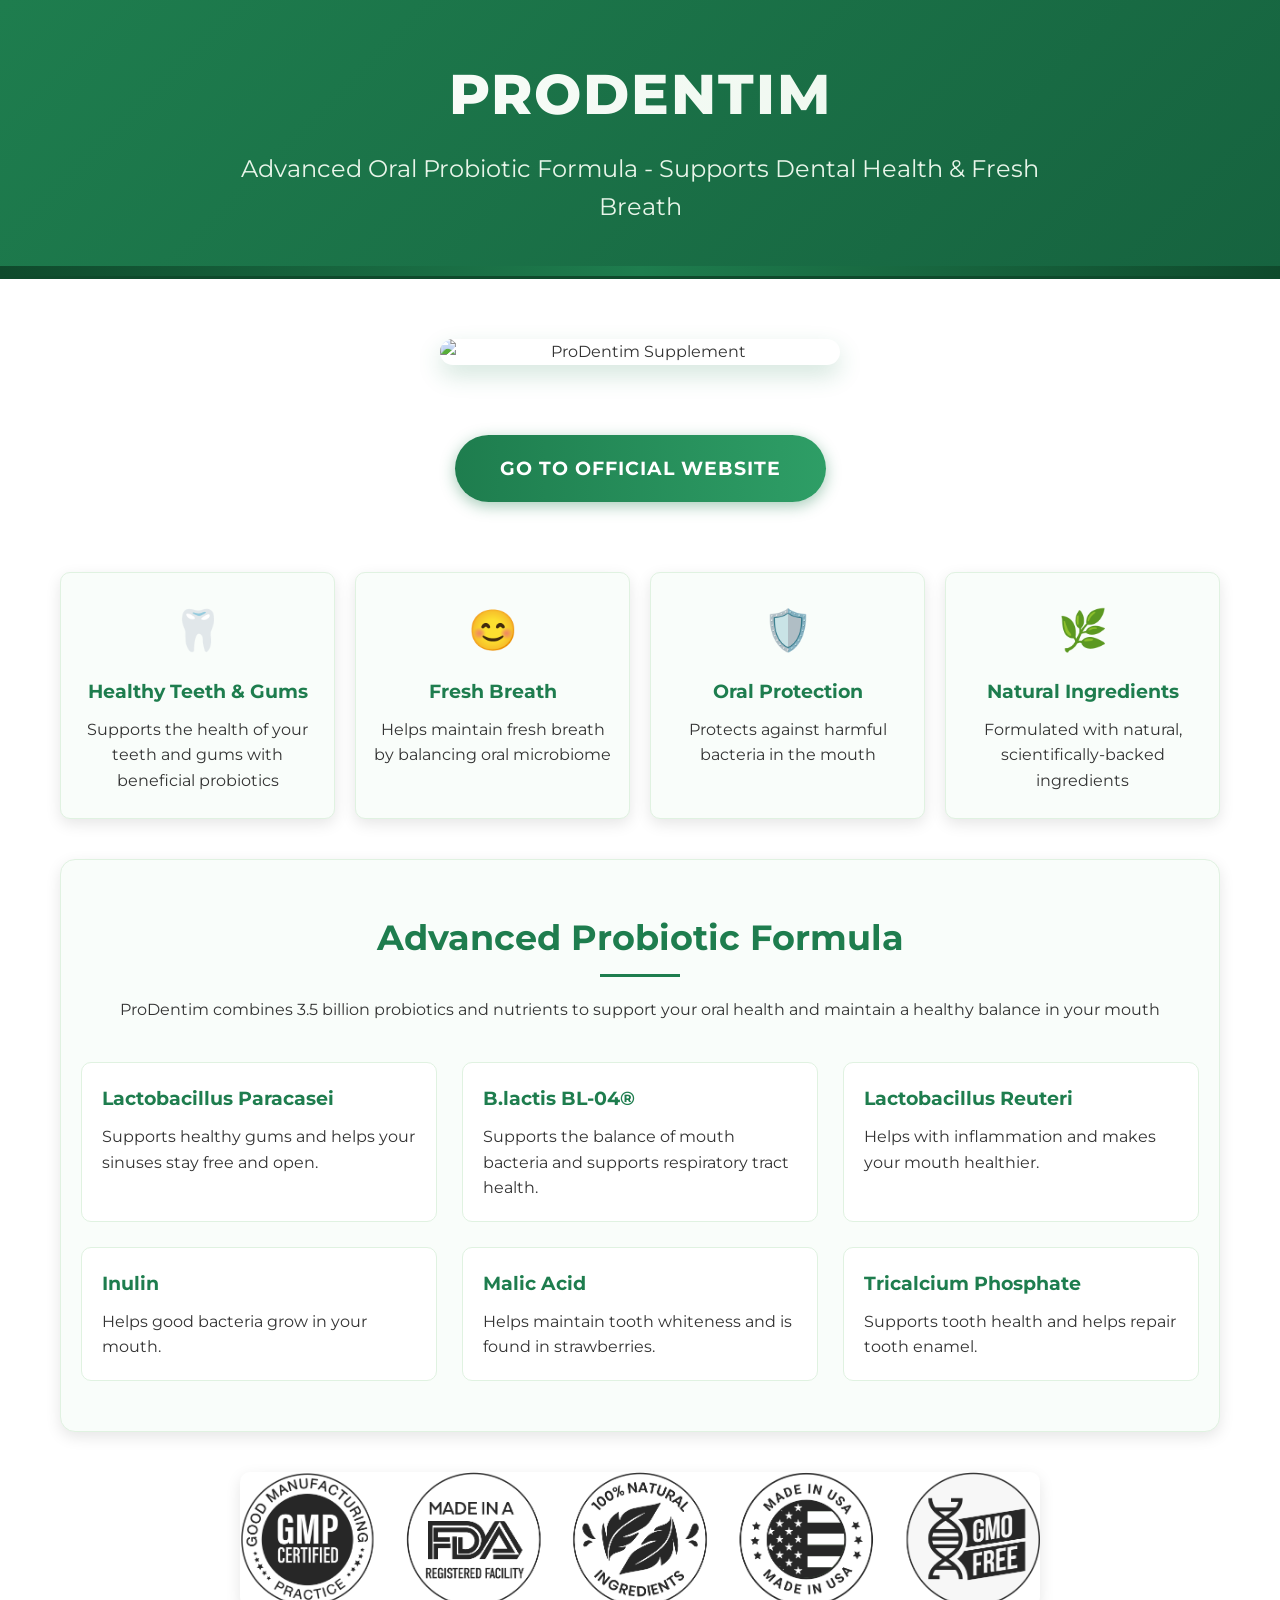
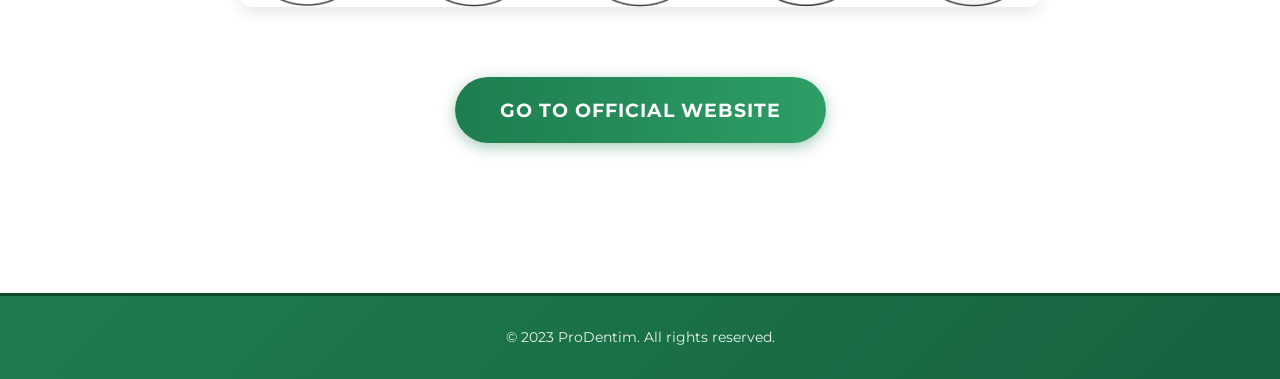
==== commit edb5804a: "Update product image in index.html" ====
--- a/index.html
+++ b/index.html
@@ -5,6 +5,16 @@
     <meta name="viewport" content="width=device-width, initial-scale=1.0">
     <title>ProDentim | Advanced Oral Probiotic Formula</title>
     <link href="https://fonts.googleapis.com/css2?family=Montserrat:wght@400;600;700;800&display=swap" rel="stylesheet">
+    <!-- Google tag (gtag.js) -->
+<script async src="https://www.googletagmanager.com/gtag/js?id=AW-17731341955">
+</script>
+<script>
+  window.dataLayer = window.dataLayer || [];
+  function gtag(){dataLayer.push(arguments);}
+  gtag('js', new Date());
+
+  gtag('config', 'AW-17731341955');
+</script>
     <!-- Google tag (gtag.js) -->
     <script async src="https://www.googletagmanager.com/gtag/js?id=AW-17731341955"></script>
     <script>
@@ -284,7 +294,7 @@
     
     <div class="container">
         <div class="product-section">
-            <img src="ProDentim_2.png" alt="ProDentim Supplement" class="product-image">
+            <img src="introducting_prodentim.png" alt="ProDentim Supplement" class="product-image">
             
             <a href="https://prodentim24.com/text.php#aff=jonathan2026" class="btn">Go to Official Website</a>
             
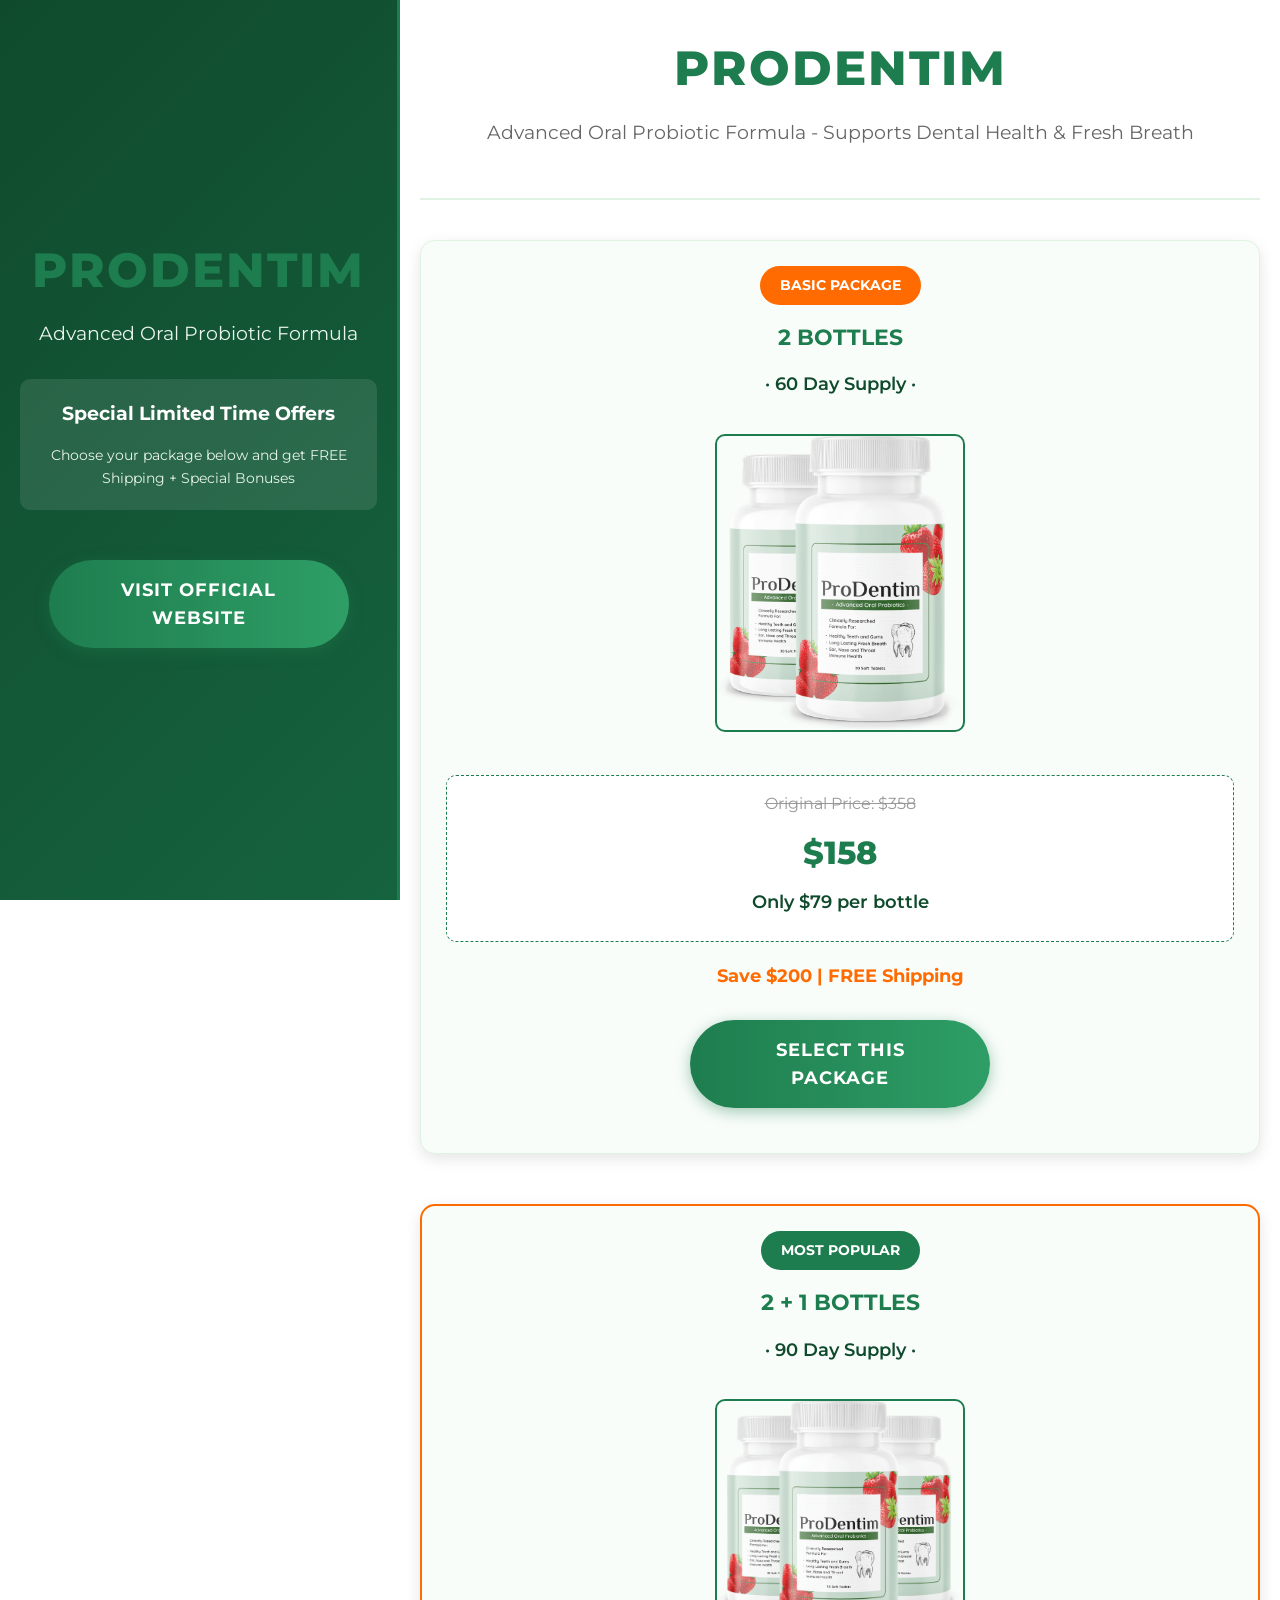
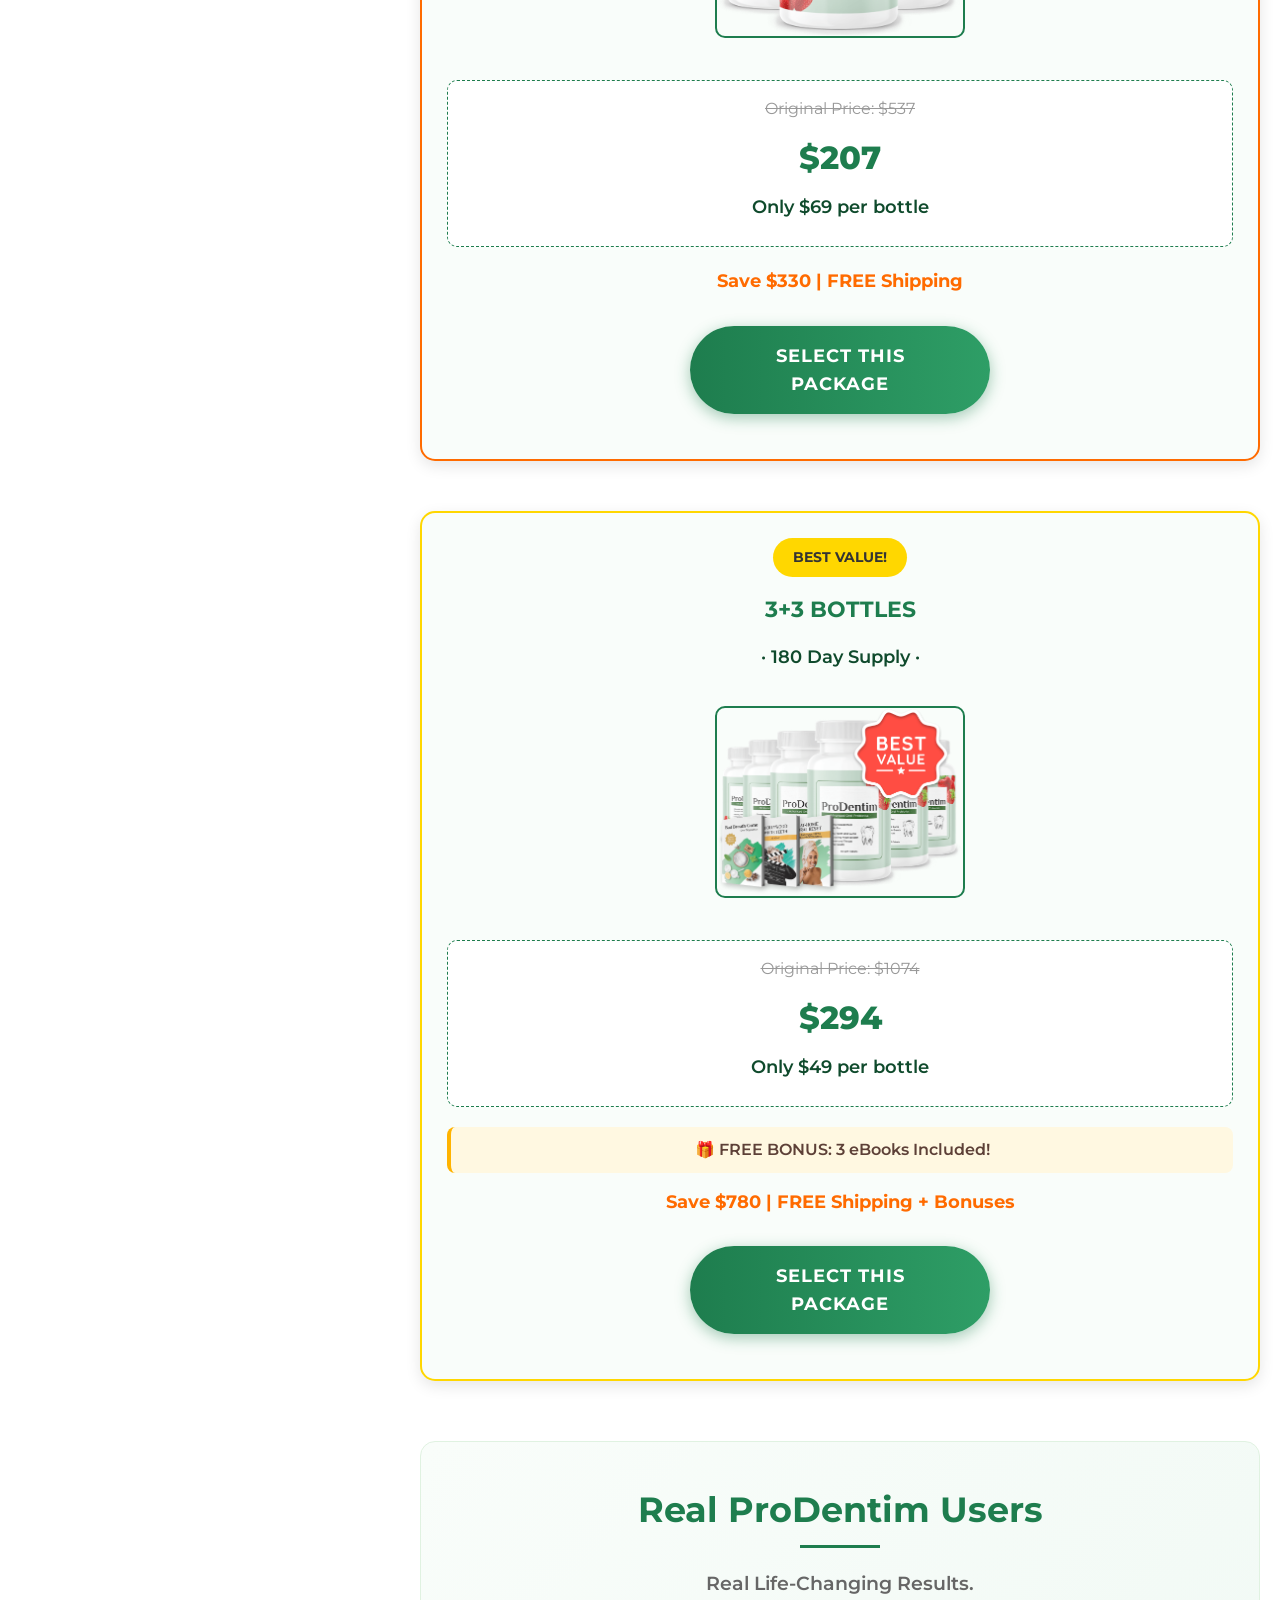
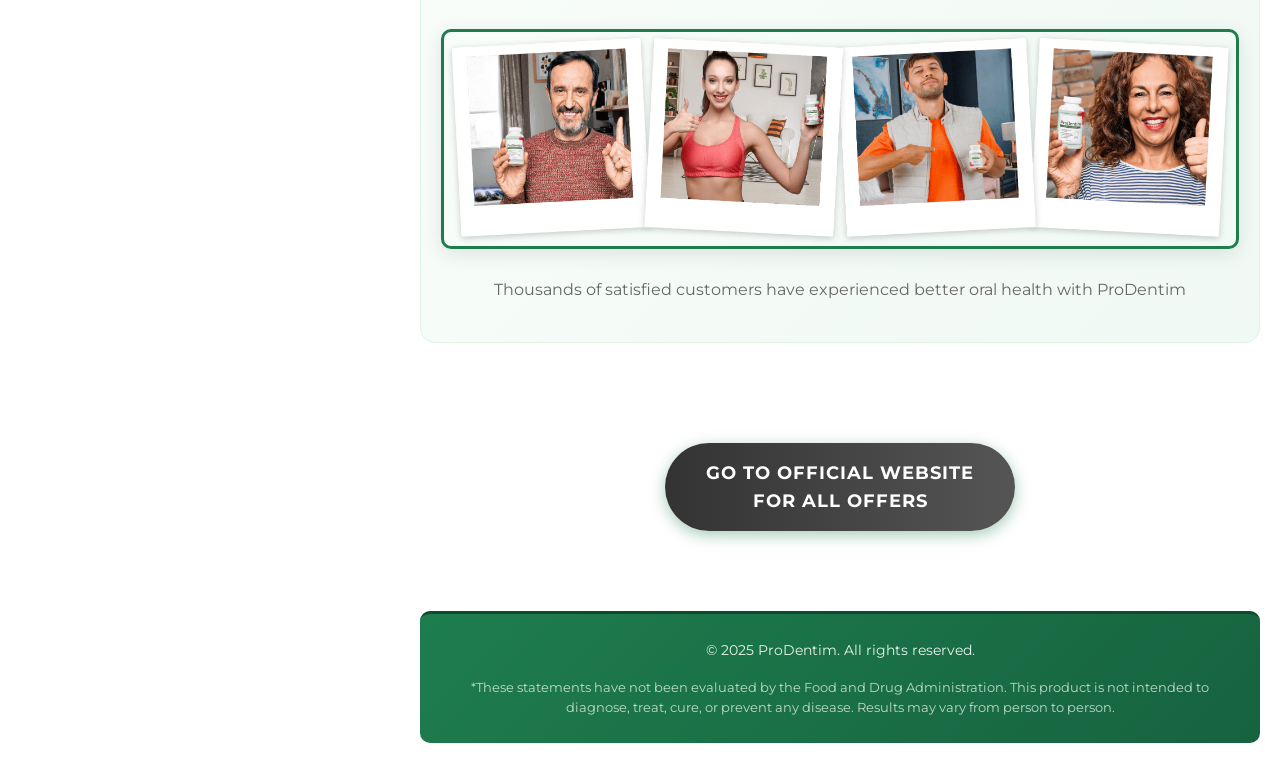
==== commit 8c2dae73: "tfrger5t" ====
--- a/index.html
+++ b/index.html
@@ -3,18 +3,8 @@
 <head>
     <meta charset="UTF-8">
     <meta name="viewport" content="width=device-width, initial-scale=1.0">
-    <title>ProDentim | Advanced Oral Probiotic Formula</title>
+    <title>ProDentim | Advanced Oral Probiotic Formula - Special Offers</title>
     <link href="https://fonts.googleapis.com/css2?family=Montserrat:wght@400;600;700;800&display=swap" rel="stylesheet">
-    <!-- Google tag (gtag.js) -->
-<script async src="https://www.googletagmanager.com/gtag/js?id=AW-17731341955">
-</script>
-<script>
-  window.dataLayer = window.dataLayer || [];
-  function gtag(){dataLayer.push(arguments);}
-  gtag('js', new Date());
-
-  gtag('config', 'AW-17731341955');
-</script>
     <!-- Google tag (gtag.js) -->
     <script async src="https://www.googletagmanager.com/gtag/js?id=AW-17731341955"></script>
     <script>
@@ -23,6 +13,7 @@
       gtag('js', new Date());
       gtag('config', 'AW-17731341955');
     </script>
+    
     <style>
         :root {
             --primary-color: #1e7d4e;
@@ -35,6 +26,7 @@
             --white: #ffffff;
             --shadow: 0 5px 15px rgba(0,0,0,0.1);
             --shadow-hover: 0 8px 20px rgba(30, 125, 78, 0.3);
+            --promo-color: #ff6b00;
         }
         
         * {
@@ -47,115 +39,159 @@
             font-family: 'Montserrat', sans-serif;
             background-color: var(--white);
             color: var(--text-color);
+            line-height: 1.6;
+            display: flex;
+            min-height: 100vh;
+        }
+        
+        .container {
+            display: flex;
+            width: 100%;
+            max-width: 1400px;
+            margin: 0 auto;
+            position: relative;
+        }
+        
+        .sidebar {
+            width: 400px;
+            background: linear-gradient(135deg, var(--accent-color) 0%, var(--primary-dark) 100%);
+            position: sticky;
+            top: 0;
+            height: 100vh;
+            display: flex;
+            flex-direction: column;
+            justify-content: center;
+            padding: 30px 20px;
+            border-right: 3px solid var(--primary-color);
+            overflow: hidden;
+        }
+        
+        .sidebar-content {
             text-align: center;
-            line-height: 1.6;
-        }
-        
-        .container {
-            max-width: 1200px;
-            margin: 0 auto;
-            padding: 0 20px;
-        }
-        
-        .header {
-            background: linear-gradient(135deg, var(--primary-color) 0%, var(--primary-dark) 100%);
-            padding: 50px 20px;
-            color: var(--white);
-            position: relative;
-            overflow: hidden;
-            border-bottom: 3px solid var(--accent-color);
-        }
-        
-        .header::after {
-            content: "";
-            position: absolute;
-            bottom: 0;
-            left: 0;
-            right: 0;
-            height: 10px;
-            background: linear-gradient(90deg, var(--accent-color), var(--primary-color), var(--accent-color));
+        }
+        
+        .main-content {
+            flex: 1;
+            padding: 30px 20px;
+            overflow-y: auto;
+        }
+        
+        .header-section {
+            text-align: center;
+            margin-bottom: 40px;
+            padding-bottom: 20px;
+            border-bottom: 2px solid var(--border-color);
         }
         
         .product-name {
-            font-size: clamp(2.5rem, 5vw, 3.5rem);
+            font-size: clamp(2.5rem, 4vw, 3rem);
             font-weight: 800;
             text-transform: uppercase;
             letter-spacing: 2px;
             margin-bottom: 10px;
-            background: linear-gradient(to right, var(--white), #e8f5e9);
-            -webkit-background-clip: text;
-            -webkit-text-fill-color: transparent;
+            color: var(--primary-color);
         }
         
         .tagline {
-            font-size: clamp(1.2rem, 2.5vw, 1.5rem);
+            font-size: clamp(1rem, 2vw, 1.2rem);
             font-weight: 400;
-            max-width: 800px;
-            margin: 0 auto;
-            color: #e8f5e9;
-        }
-        
-        .product-section {
-            padding: 60px 0;
-        }
-        
-        .product-image {
-            max-width: 400px;
-            width: 100%;
-            margin: 0 auto 40px;
+            color: #666;
+            margin-bottom: 30px;
+        }
+        
+        .promo-section {
+            margin-bottom: 50px;
+            text-align: center;
+            background: var(--light-bg);
             border-radius: 15px;
-            box-shadow: 0 10px 25px rgba(30, 125, 78, 0.2);
-            transition: transform 0.3s ease;
-            display: block;
-        }
-        
-        .product-image:hover {
-            transform: scale(1.02);
-        }
-        
-        .benefits-container {
-            display: flex;
-            flex-wrap: wrap;
-            justify-content: center;
-            gap: 20px;
-            margin: 40px 0;
-        }
-        
-        .benefit-card {
-            background: var(--light-bg);
-            border-radius: 10px;
-            padding: 25px 15px;
-            flex: 1 1 250px;
-            max-width: 280px;
+            padding: 25px;
+            border: 1px solid var(--border-color);
             box-shadow: var(--shadow);
-            transition: transform 0.3s ease, box-shadow 0.3s ease;
-            border: 1px solid var(--border-color);
-        }
-        
-        .benefit-card:hover {
+            transition: all 0.3s ease;
+        }
+        
+        .promo-section:hover {
             transform: translateY(-5px);
             box-shadow: var(--shadow-hover);
             border-color: var(--primary-color);
         }
         
-        .benefit-icon {
-            font-size: 2.5rem;
+        .promo-title {
+            font-size: 1.4rem;
+            font-weight: 700;
+            color: var(--primary-color);
             margin-bottom: 15px;
+            text-transform: uppercase;
+        }
+        
+        .promo-subtitle {
+            font-size: 1.1rem;
+            color: var(--accent-color);
+            margin-bottom: 20px;
+            font-weight: 600;
+        }
+        
+        .promo-image {
+            width: 100%;
+            max-width: 250px;
+            height: auto;
+            margin: 15px auto;
+            border-radius: 10px;
+            border: 2px solid var(--primary-color);
+        }
+        
+        .price-container {
+            margin: 20px 0;
+            padding: 15px;
+            background: var(--white);
+            border-radius: 10px;
+            border: 1px dashed var(--primary-color);
+        }
+        
+        .original-price {
+            font-size: 1rem;
+            color: #999;
+            text-decoration: line-through;
+            margin-bottom: 5px;
+        }
+        
+        .final-price {
+            font-size: 2rem;
+            font-weight: 800;
             color: var(--primary-color);
-        }
-        
-        .benefit-title {
+            margin: 10px 0;
+        }
+        
+        .per-bottle {
+            font-size: 1.1rem;
+            color: var(--accent-color);
+            font-weight: 600;
+            margin: 10px 0;
+        }
+        
+        .savings {
+            color: var(--promo-color);
             font-weight: 700;
-            margin-bottom: 10px;
-            color: var(--primary-color);
+            margin: 10px 0;
+            font-size: 1.1rem;
+        }
+        
+        .bonus {
+            background: #fff8e1;
+            padding: 10px 15px;
+            border-radius: 8px;
+            margin: 15px 0;
+            border-left: 4px solid #ffb300;
+            font-weight: 600;
+            color: #5d4037;
         }
         
         .btn {
             display: inline-block;
             background: linear-gradient(to right, var(--primary-color), var(--primary-light));
             color: var(--white);
-            padding: 18px 45px;
-            font-size: 1.2rem;
+            padding: 16px 40px;
+            font-size: 1.1rem;
             font-weight: 700;
             text-decoration: none;
             border-radius: 50px;
@@ -163,9 +199,11 @@
             box-shadow: 0 4px 15px rgba(30, 125, 78, 0.4);
             text-transform: uppercase;
             letter-spacing: 1px;
-            margin: 30px 0;
+            margin: 20px 0;
             border: none;
             cursor: pointer;
+            width: 100%;
+            max-width: 300px;
         }
         
         .btn:hover {
@@ -174,12 +212,24 @@
             box-shadow: 0 6px 20px rgba(30, 125, 78, 0.6);
         }
         
-        .features {
-            background-color: var(--light-bg);
-            padding: 50px 20px;
+        .promo-badge {
+            background: var(--promo-color);
+            color: white;
+            padding: 8px 20px;
+            border-radius: 30px;
+            font-weight: 700;
+            font-size: 0.9rem;
+            display: inline-block;
+            margin-bottom: 15px;
+            text-transform: uppercase;
+        }
+        
+        .testimonials-section {
+            margin: 60px 0;
+            text-align: center;
+            padding: 40px 20px;
+            background: linear-gradient(135deg, var(--light-bg) 0%, #f0f9f4 100%);
             border-radius: 15px;
-            margin: 40px 0;
-            box-shadow: var(--shadow);
             border: 1px solid var(--border-color);
         }
         
@@ -203,76 +253,32 @@
             background-color: var(--primary-color);
         }
         
-        .ingredients-container {
-            display: grid;
-            grid-template-columns: repeat(auto-fit, minmax(300px, 1fr));
-            gap: 25px;
-            margin-top: 40px;
-        }
-        
-        .ingredient-card {
-            background: var(--white);
+        .testimonials-subtitle {
+            font-size: 1.2rem;
+            color: #666;
+            margin-bottom: 30px;
+            font-weight: 600;
+        }
+        
+        .testimonials-image {
+            width: 100%;
+            max-width: 800px;
+            height: auto;
+            margin: 0 auto;
             border-radius: 10px;
-            padding: 20px;
-            text-align: left;
-            border: 1px solid var(--border-color);
-            transition: all 0.3s ease;
-        }
-        
-        .ingredient-card:hover {
-            border-color: var(--primary-color);
-            transform: translateY(-5px);
-        }
-        
-        .ingredient-name {
-            font-weight: 700;
-            color: var(--primary-color);
-            margin-bottom: 10px;
-            font-size: 1.2rem;
-        }
-        
-        .safety-info {
-            background-color: var(--light-bg);
-            padding: 30px;
-            border-radius: 10px;
-            margin: 40px 0;
-            text-align: left;
-            max-width: 800px;
-            margin-left: auto;
-            margin-right: auto;
-            border-left: 5px solid var(--primary-color);
-        }
-        
-        .safety-title {
-            font-weight: 700;
-            margin-bottom: 15px;
-            color: var(--primary-color);
-            display: flex;
-            align-items: center;
-        }
-        
-        .warning-icon {
-            margin-right: 10px;
-            font-size: 1.5rem;
-            color: var(--primary-color);
-        }
-        
-        .certifications {
-            max-width: 800px;
-            width: 100%;
-            margin: 40px auto;
-            border-radius: 10px;
-            box-shadow: var(--shadow);
-            display: block;
+            box-shadow: 0 5px 20px rgba(0,0,0,0.1);
+            border: 3px solid var(--primary-color);
         }
         
         .footer {
             background: linear-gradient(135deg, var(--primary-color) 0%, var(--primary-dark) 100%);
-            padding: 30px 20px;
+            padding: 25px 20px;
             margin-top: 60px;
             color: #e8f5e9;
             font-size: 0.9rem;
             border-top: 3px solid var(--accent-color);
+            text-align: center;
+            border-radius: 10px;
         }
         
         .disclaimer {
@@ -282,95 +288,209 @@
             opacity: 0.8;
             margin-top: 15px;
         }
+        
+        .official-btn {
+            background: linear-gradient(to right, #333, #555);
+            margin-top: 40px;
+            max-width: 350px;
+        }
+        
+        .official-btn:hover {
+            background: linear-gradient(to right, #222, #444);
+        }
+        
+        /* Estilos para dispositivos móveis */
+        @media (max-width: 992px) {
+            .container {
+                flex-direction: column;
+                padding: 0 15px;
+            }
+            
+            .sidebar {
+                display: none;
+            }
+            
+            .main-content {
+                order: 1;
+                padding: 20px 0;
+            }
+            
+            .promo-section {
+                margin-bottom: 30px;
+            }
+            
+            .product-name {
+                font-size: 2rem;
+            }
+        }
+        
+        @media (max-width: 768px) {
+            .final-price {
+                font-size: 1.8rem;
+            }
+            
+            .btn {
+                padding: 14px 30px;
+                font-size: 1rem;
+            }
+            
+            .promo-title {
+                font-size: 1.2rem;
+            }
+        }
+        
+        @media (max-width: 480px) {
+            .container {
+                padding: 0 10px;
+            }
+            
+            .promo-section {
+                padding: 20px 15px;
+            }
+            
+            .final-price {
+                font-size: 1.6rem;
+            }
+            
+            .per-bottle {
+                font-size: 1rem;
+            }
+        }
     </style>
 </head>
 <body>
-    <div class="header">
-        <div class="container">
-            <h1 class="product-name">ProDentim</h1>
-            <p class="tagline">Advanced Oral Probiotic Formula - Supports Dental Health & Fresh Breath</p>
-        </div>
+    <div class="container">
+        <!-- Sidebar para desktop -->
+        <aside class="sidebar">
+            <div class="sidebar-content">
+                <h1 class="product-name">ProDentim</h1>
+                <p class="tagline" style="color: #e8f5e9;">Advanced Oral Probiotic Formula</p>
+                <div style="margin: 30px 0; padding: 20px; background: rgba(255,255,255,0.1); border-radius: 10px;">
+                    <h3 style="color: white; margin-bottom: 15px;">Special Limited Time Offers</h3>
+                    <p style="color: #e8f5e9; font-size: 0.9rem;">Choose your package below and get FREE Shipping + Special Bonuses</p>
+                </div>
+                <a href="https://prodentim24.com/text.php#aff=jonathan2026" class="btn" style="margin-top: 20px;">Visit Official Website</a>
+            </div>
+        </aside>
+        
+        <!-- Conteúdo principal -->
+        <main class="main-content">
+            <!-- Cabeçalho -->
+            <div class="header-section">
+                <h1 class="product-name">ProDentim</h1>
+                <p class="tagline">Advanced Oral Probiotic Formula - Supports Dental Health & Fresh Breath</p>
+            </div>
+            
+            <!-- Promoção 1: Basic - 2 BOTTLES -->
+            <div class="promo-section">
+                <div class="promo-badge">Basic Package</div>
+                <h2 class="promo-title">2 BOTTLES</h2>
+                <p class="promo-subtitle">· 60 Day Supply ·</p>
+                
+                <!-- Imagem específica para esta promoção -->
+                <img src="$79 dolares.png" alt="ProDentim 2 Bottles Package" class="promo-image">
+                
+                <div class="price-container">
+                    <div class="original-price">Original Price: $358</div>
+                    <div class="final-price">$158</div>
+                    <div class="per-bottle">Only $79 per bottle</div>
+                </div>
+                
+                <p class="savings">Save $200 | FREE Shipping</p>
+                
+                <a href="https://prodentim24.com/text.php#aff=jonathan2026" class="btn">Select This Package</a>
+            </div>
+            
+            <!-- Promoção 2: Most Popular - 2 + 1 BOTTLES -->
+            <div class="promo-section" style="border: 2px solid var(--promo-color);">
+                <div class="promo-badge" style="background: var(--primary-color);">Most Popular</div>
+                <h2 class="promo-title">2 + 1 BOTTLES</h2>
+                <p class="promo-subtitle">· 90 Day Supply ·</p>
+                
+                <!-- Imagem específica para esta promoção -->
+                <img src="$69 dolares.png" alt="ProDentim 3 Bottles Most Popular" class="promo-image">
+                
+                <div class="price-container">
+                    <div class="original-price">Original Price: $537</div>
+                    <div class="final-price">$207</div>
+                    <div class="per-bottle">Only $69 per bottle</div>
+                </div>
+                
+                <p class="savings">Save $330 | FREE Shipping</p>
+                
+                <a href="https://prodentim24.com/text.php#aff=jonathan2026" class="btn">Select This Package</a>
+            </div>
+            
+            <!-- Promoção 3: BEST VALUE! - 3+3 BOTTLES -->
+            <div class="promo-section" style="border: 2px solid gold;">
+                <div class="promo-badge" style="background: gold; color: #333;">BEST VALUE!</div>
+                <h2 class="promo-title">3+3 BOTTLES</h2>
+                <p class="promo-subtitle">· 180 Day Supply ·</p>
+                
+                <!-- Imagem específica para esta promoção -->
+                <img src="$49 dolares+3_ebooks.png" alt="ProDentim 6 Bottles Best Value" class="promo-image">
+                
+                <div class="price-container">
+                    <div class="original-price">Original Price: $1074</div>
+                    <div class="final-price">$294</div>
+                    <div class="per-bottle">Only $49 per bottle</div>
+                </div>
+                
+                <div class="bonus">
+                    🎁 FREE BONUS: 3 eBooks Included!
+                </div>
+                
+                <p class="savings">Save $780 | FREE Shipping + Bonuses</p>
+                
+                <a href="https://prodentim24.com/text.php#aff=jonathan2026" class="btn">Select This Package</a>
+            </div>
+            
+            <!-- Seção de Depoimentos -->
+            <div class="testimonials-section">
+                <h2 class="section-title">Real ProDentim Users</h2>
+                <p class="testimonials-subtitle">Real Life-Changing Results.</p>
+                
+                <!-- Imagem de depoimentos -->
+                <img src="clientes-prodentim.png" alt="ProDentim Real User Testimonials" class="testimonials-image">
+                
+                <p style="margin-top: 20px; font-size: 1rem; color: #666;">
+                    Thousands of satisfied customers have experienced better oral health with ProDentim
+                </p>
+            </div>
+            
+            <!-- Botão Final para Site Oficial -->
+            <div style="text-align: center; margin: 40px 0;">
+                <a href="https://prodentim24.com/text.php#aff=jonathan2026" class="btn official-btn">Go to Official Website for All Offers</a>
+            </div>
+            
+            <!-- Rodapé -->
+            <div class="footer">
+                <p>© 2025 ProDentim. All rights reserved.</p>
+                <p class="disclaimer">
+                    *These statements have not been evaluated by the Food and Drug Administration. 
+                    This product is not intended to diagnose, treat, cure, or prevent any disease. 
+                    Results may vary from person to person.
+                </p>
+            </div>
+        </main>
     </div>
-    
-    <div class="container">
-        <div class="product-section">
-            <img src="introducting_prodentim.png" alt="ProDentim Supplement" class="product-image">
-            
-            <a href="https://prodentim24.com/text.php#aff=jonathan2026" class="btn">Go to Official Website</a>
-            
-            <div class="benefits-container">
-                <div class="benefit-card">
-                    <div class="benefit-icon">🦷</div>
-                    <h3 class="benefit-title">Healthy Teeth & Gums</h3>
-                    <p>Supports the health of your teeth and gums with beneficial probiotics</p>
-                </div>
-                
-                <div class="benefit-card">
-                    <div class="benefit-icon">😊</div>
-                    <h3 class="benefit-title">Fresh Breath</h3>
-                    <p>Helps maintain fresh breath by balancing oral microbiome</p>
-                </div>
-                
-                <div class="benefit-card">
-                    <div class="benefit-icon">🛡️</div>
-                    <h3 class="benefit-title">Oral Protection</h3>
-                    <p>Protects against harmful bacteria in the mouth</p>
-                </div>
-                
-                <div class="benefit-card">
-                    <div class="benefit-icon">🌿</div>
-                    <h3 class="benefit-title">Natural Ingredients</h3>
-                    <p>Formulated with natural, scientifically-backed ingredients</p>
-                </div>
-            </div>
-            
-            <div class="features">
-                <h2 class="section-title">Advanced Probiotic Formula</h2>
-                <p>ProDentim combines 3.5 billion probiotics and nutrients to support your oral health and maintain a healthy balance in your mouth</p>
-                
-                <div class="ingredients-container">
-                    <div class="ingredient-card">
-                        <h3 class="ingredient-name">Lactobacillus Paracasei</h3>
-                        <p>Supports healthy gums and helps your sinuses stay free and open.</p>
-                    </div>
-                    
-                    <div class="ingredient-card">
-                        <h3 class="ingredient-name">B.lactis BL-04®</h3>
-                        <p>Supports the balance of mouth bacteria and supports respiratory tract health.</p>
-                    </div>
-                    
-                    <div class="ingredient-card">
-                        <h3 class="ingredient-name">Lactobacillus Reuteri</h3>
-                        <p>Helps with inflammation and makes your mouth healthier.</p>
-                    </div>
-                    
-                    <div class="ingredient-card">
-                        <h3 class="ingredient-name">Inulin</h3>
-                        <p>Helps good bacteria grow in your mouth.</p>
-                    </div>
-                    
-                    <div class="ingredient-card">
-                        <h3 class="ingredient-name">Malic Acid</h3>
-                        <p>Helps maintain tooth whiteness and is found in strawberries.</p>
-                    </div>
-                    
-                    <div class="ingredient-card">
-                        <h3 class="ingredient-name">Tricalcium Phosphate</h3>
-                        <p>Supports tooth health and helps repair tooth enamel.</p>
-                    </div>
-                </div>
-            </div>
-            
-            <img src="certifications.png" alt="ProDentim Certifications" class="certifications">
-            
-            <a href="https://prodentim24.com/text.php#aff=jonathan2026" class="btn">Go to Official Website</a>
-        </div>
-    </div>
-    
-    <div class="footer">
-        <div class="container">
-            <p>© 2023 ProDentim. All rights reserved.</p>
-        </div>
-    </div>
+
+    <script>
+        // Adiciona evento de conversão ao Google Tag Manager para todos os botões
+        document.addEventListener('DOMContentLoaded', function() {
+            const buttons = document.querySelectorAll('.btn');
+            buttons.forEach(button => {
+                button.addEventListener('click', function(e) {
+                    const href = this.getAttribute('href');
+                    if (href && href.startsWith('http')) {
+                        if (typeof gtag_report_conversion !== 'undefined') {
+                            gtag_report_conversion(href);
+                        }
+                        // Permite a navegação normal se a função não existir
+                    }
+                });
+            });
+        });
+    </script>
 </body>
-</html>
+</html>
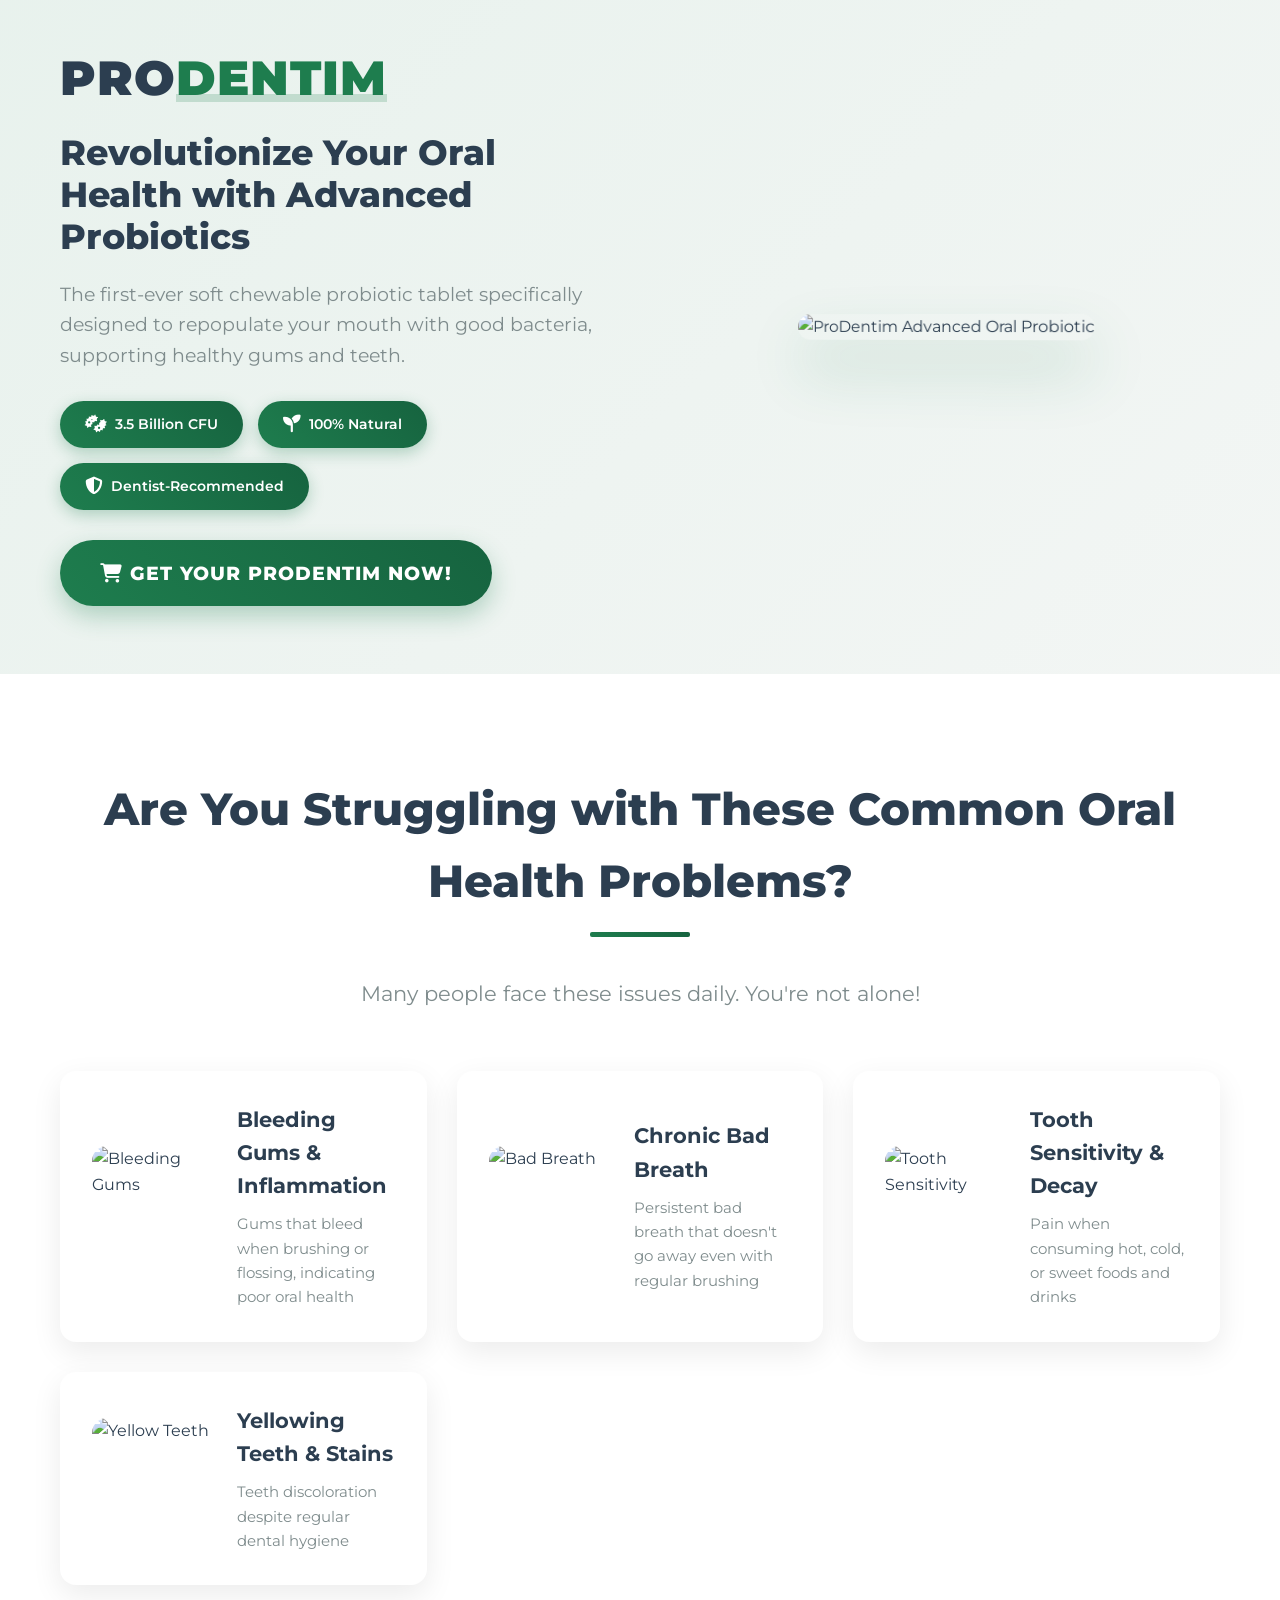
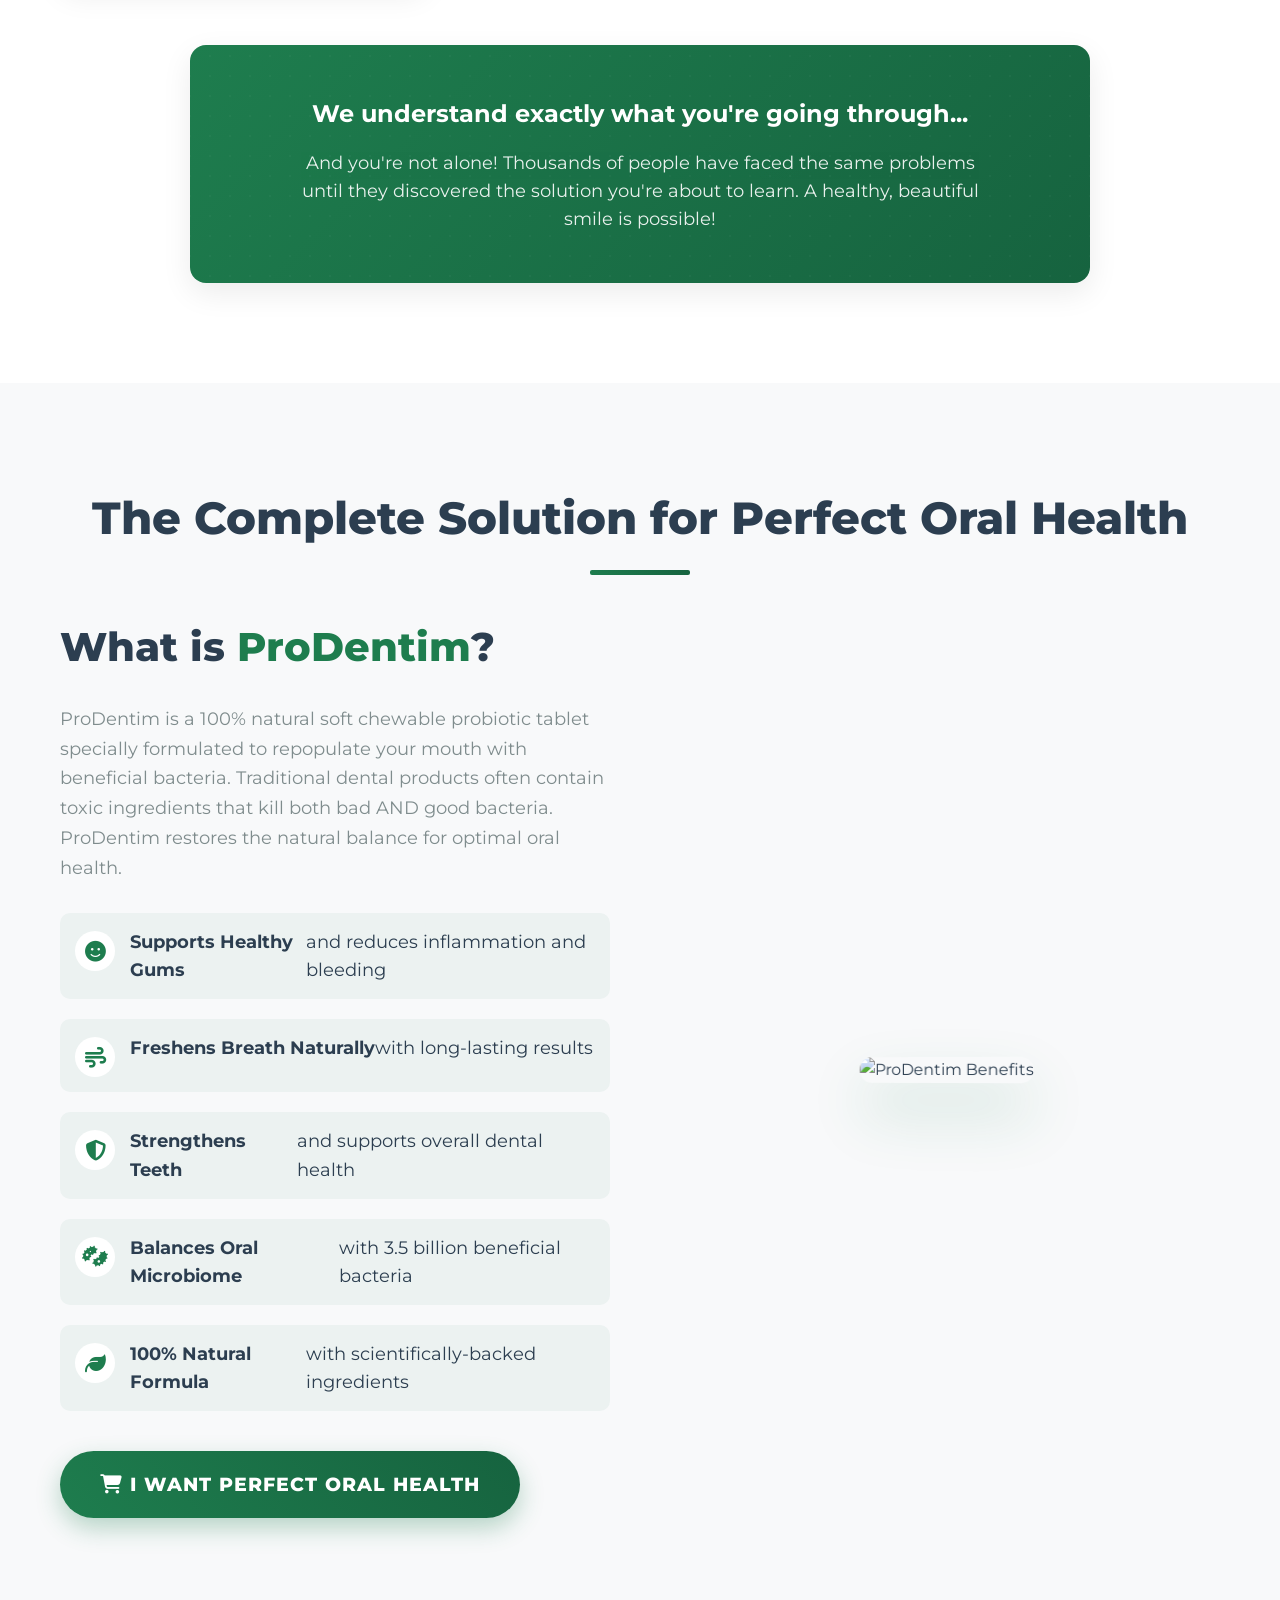
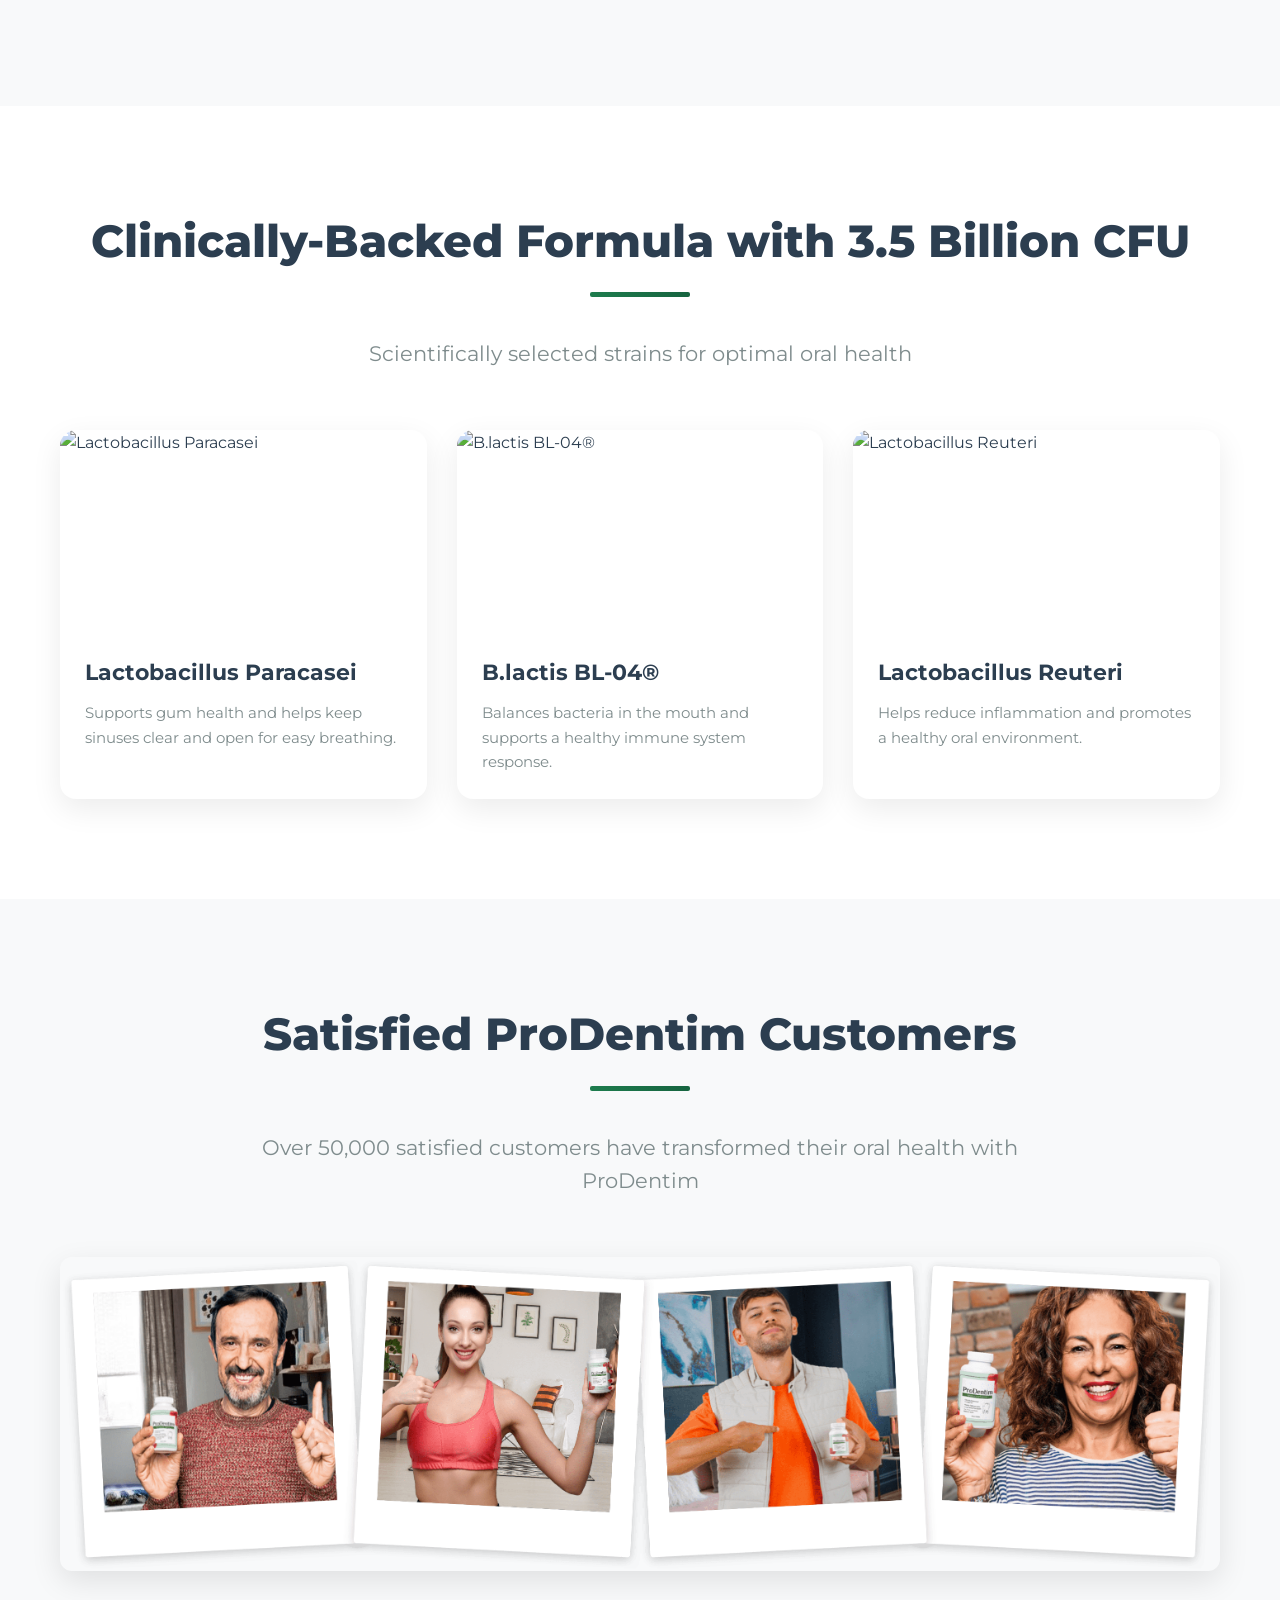
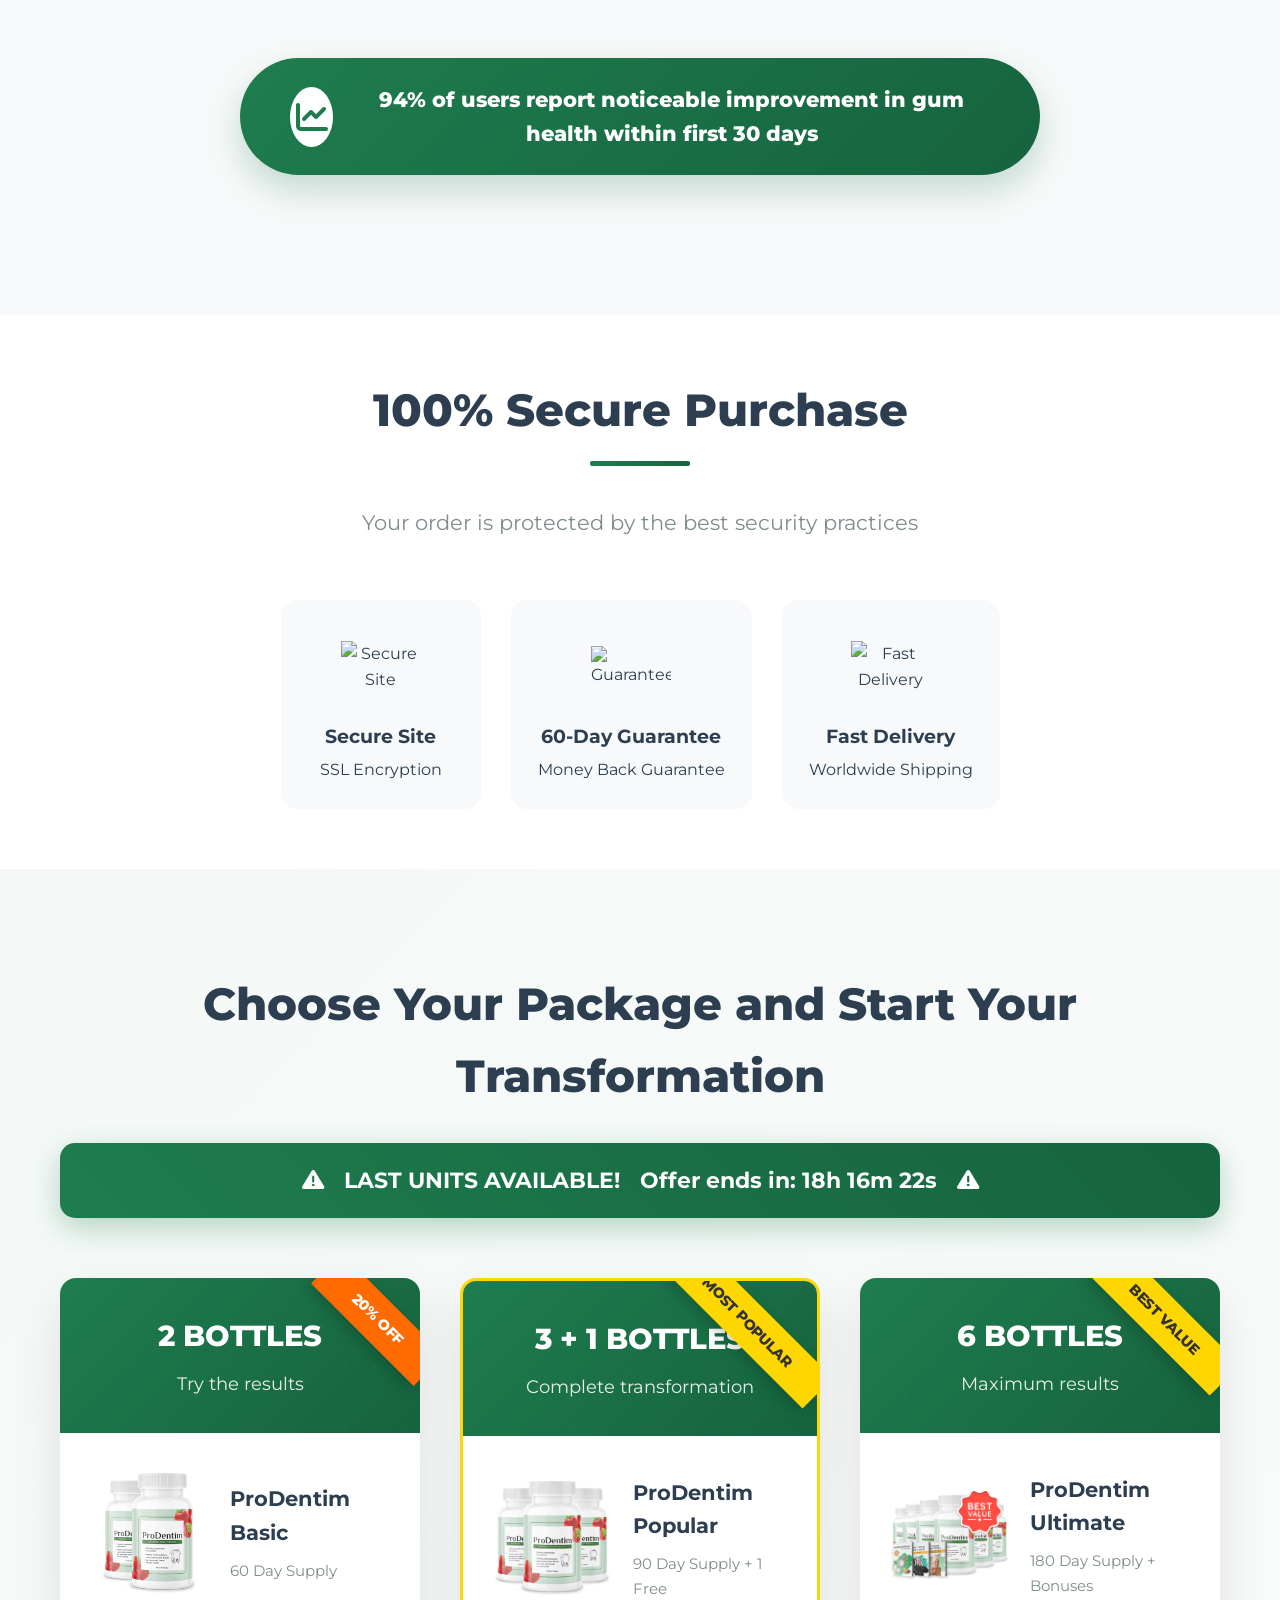
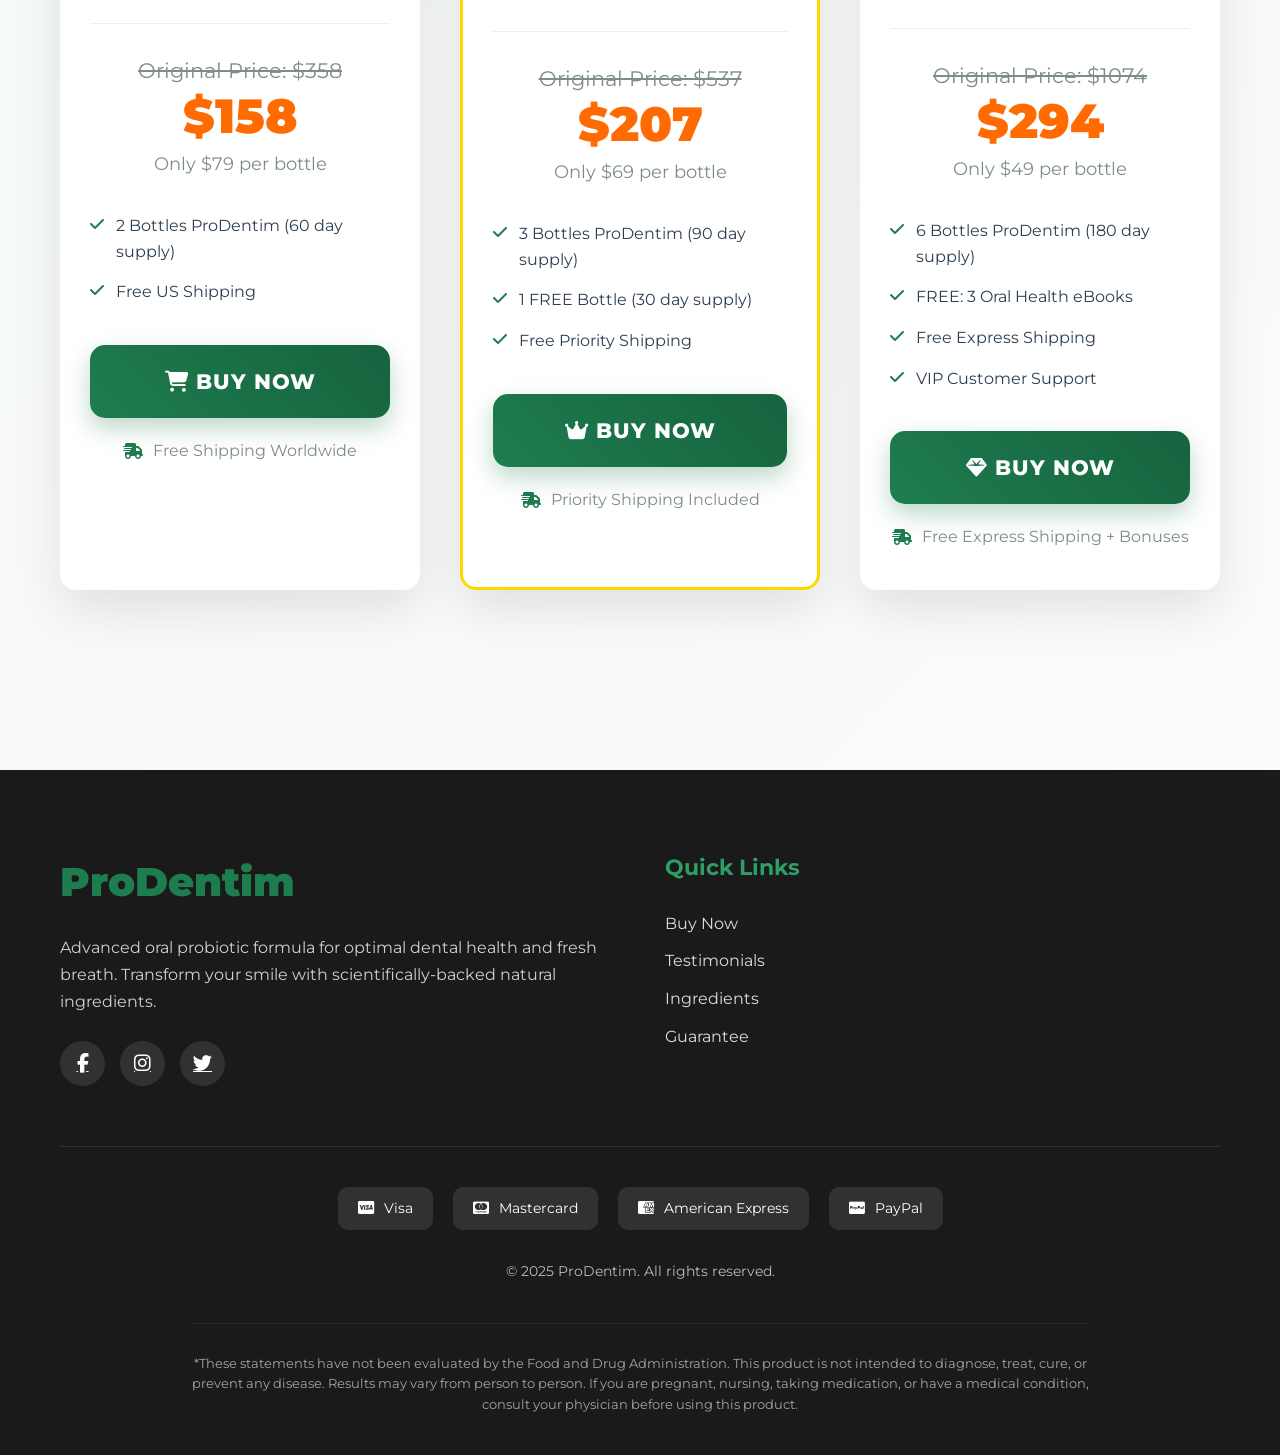
==== commit 0f474728: "Update print statement from 'Hello' to 'Goodbye'" ====
--- a/index.html
+++ b/index.html
@@ -4,7 +4,9 @@
     <meta charset="UTF-8">
     <meta name="viewport" content="width=device-width, initial-scale=1.0">
     <title>ProDentim | Advanced Oral Probiotic Formula - Special Offers</title>
-    <link href="https://fonts.googleapis.com/css2?family=Montserrat:wght@400;600;700;800&display=swap" rel="stylesheet">
+    <link href="https://fonts.googleapis.com/css2?family=Montserrat:wght@300;400;500;600;700;800;900&display=swap" rel="stylesheet">
+    <link rel="stylesheet" href="https://cdnjs.cloudflare.com/ajax/libs/font-awesome/6.4.0/css/all.min.css">
+    
     <!-- Google tag (gtag.js) -->
     <script async src="https://www.googletagmanager.com/gtag/js?id=AW-17731341955"></script>
     <script>
@@ -14,19 +16,37 @@
       gtag('config', 'AW-17731341955');
     </script>
     
+    <script>
+    function gtag_report_conversion(url) {
+      var callback = function () {
+        if (typeof(url) != 'undefined') {
+          window.location = url;
+        }
+      };
+      gtag('event', 'conversion', {
+          'send_to': 'AW-17731341955/EIGoCN2Xns4bEJaJ8qJC',
+          'transaction_id': '',
+          'event_callback': callback
+      });
+      return false;
+    }
+    </script>
+
     <style>
         :root {
             --primary-color: #1e7d4e;
             --primary-dark: #16633f;
             --primary-light: #2e9e66;
             --accent-color: #0f4a2c;
-            --text-color: #333333;
-            --light-bg: #f9fdfa;
-            --border-color: #e0f2e1;
-            --white: #ffffff;
-            --shadow: 0 5px 15px rgba(0,0,0,0.1);
-            --shadow-hover: 0 8px 20px rgba(30, 125, 78, 0.3);
-            --promo-color: #ff6b00;
+            --secondary-color: #3498DB;
+            --text-color: #2C3E50;
+            --text-light: #7F8C8D;
+            --light-bg: #F8F9FA;
+            --white: #FFFFFF;
+            --shadow: 0 10px 30px rgba(0,0,0,0.08);
+            --shadow-hover: 0 15px 40px rgba(0,0,0,0.15);
+            --border-radius: 16px;
+            --transition: all 0.3s cubic-bezier(0.25, 0.8, 0.25, 1);
         }
         
         * {
@@ -37,460 +57,1686 @@
         
         body {
             font-family: 'Montserrat', sans-serif;
-            background-color: var(--white);
             color: var(--text-color);
             line-height: 1.6;
-            display: flex;
-            min-height: 100vh;
+            background-color: var(--white);
+            overflow-x: hidden;
         }
         
         .container {
-            display: flex;
+            max-width: 1200px;
+            margin: 0 auto;
+            padding: 0 20px;
+        }
+        
+        /* Header/Hero Section */
+        .hero-section {
+            background: linear-gradient(135deg, rgba(30, 125, 78, 0.1) 0%, rgba(15, 74, 44, 0.05) 100%);
+            padding: 40px 0 60px;
+            position: relative;
+            overflow: hidden;
+        }
+        
+        .hero-section::before {
+            content: '';
+            position: absolute;
+            top: 0;
+            left: 0;
+            right: 0;
+            bottom: 0;
+            background: url('https://accessglobal.media.clients.ellingtoncms.com/uploads/froala_editor/images/1738089764374.png') center/cover no-repeat;
+            opacity: 0.1;
+            z-index: 0;
+        }
+        
+        .header-content {
+            position: relative;
+            z-index: 2;
+            display: flex;
+            align-items: center;
+            flex-wrap: wrap;
+            gap: 50px;
+        }
+        
+        .hero-text {
+            flex: 1;
+            min-width: 300px;
+        }
+        
+        .hero-image {
+            flex: 1;
+            min-width: 300px;
+            text-align: center;
+        }
+        
+        .hero-image img {
+            max-width: 100%;
+            border-radius: 20px;
+            box-shadow: 0 30px 60px rgba(30, 125, 78, 0.2);
+            transform: perspective(1000px) rotateY(-10deg);
+            transition: var(--transition);
+        }
+        
+        .hero-image img:hover {
+            transform: perspective(1000px) rotateY(0deg);
+        }
+        
+        .logo {
+            font-size: 3rem;
+            font-weight: 900;
+            margin-bottom: 15px;
+            color: var(--text-color);
+            text-transform: uppercase;
+            letter-spacing: 1px;
+        }
+        
+        .logo span {
+            color: var(--primary-color);
+            position: relative;
+        }
+        
+        .logo span::after {
+            content: '';
+            position: absolute;
+            bottom: 5px;
+            left: 0;
             width: 100%;
-            max-width: 1400px;
-            margin: 0 auto;
+            height: 8px;
+            background-color: rgba(30, 125, 78, 0.2);
+            z-index: -1;
+        }
+        
+        .hero-tagline {
+            font-size: 2.2rem;
+            font-weight: 800;
+            margin-bottom: 20px;
+            color: var(--text-color);
+            line-height: 1.2;
+        }
+        
+        .hero-subtitle {
+            font-size: 1.2rem;
+            margin-bottom: 30px;
+            color: var(--text-light);
+        }
+        
+        .hero-badges {
+            display: flex;
+            flex-wrap: wrap;
+            gap: 15px;
+            margin-bottom: 30px;
+        }
+        
+        .hero-badge {
+            background: linear-gradient(45deg, var(--primary-color), var(--primary-dark));
+            color: white;
+            padding: 12px 25px;
+            border-radius: 50px;
+            font-weight: 600;
+            font-size: 0.9rem;
+            display: flex;
+            align-items: center;
+            gap: 8px;
+            box-shadow: 0 5px 15px rgba(30, 125, 78, 0.3);
+        }
+        
+        .hero-badge i {
+            font-size: 1.1rem;
+        }
+        
+        .btn {
+            display: inline-block;
+            background: linear-gradient(45deg, var(--primary-color), var(--primary-dark));
+            color: white;
+            text-align: center;
+            padding: 18px 40px;
+            font-size: 1.2rem;
+            font-weight: 800;
+            text-decoration: none;
+            border-radius: 50px;
+            transition: var(--transition);
+            border: none;
+            cursor: pointer;
+            text-transform: uppercase;
+            letter-spacing: 1px;
+            box-shadow: 0 10px 25px rgba(30, 125, 78, 0.3);
             position: relative;
-        }
-        
-        .sidebar {
-            width: 400px;
-            background: linear-gradient(135deg, var(--accent-color) 0%, var(--primary-dark) 100%);
-            position: sticky;
+            overflow: hidden;
+        }
+        
+        .btn::before {
+            content: '';
+            position: absolute;
             top: 0;
-            height: 100vh;
-            display: flex;
-            flex-direction: column;
-            justify-content: center;
-            padding: 30px 20px;
-            border-right: 3px solid var(--primary-color);
-            overflow: hidden;
-        }
-        
-        .sidebar-content {
+            left: -100%;
+            width: 100%;
+            height: 100%;
+            background: linear-gradient(90deg, transparent, rgba(255,255,255,0.2), transparent);
+            transition: 0.5s;
+        }
+        
+        .btn:hover {
+            transform: translateY(-3px);
+            box-shadow: 0 15px 30px rgba(30, 125, 78, 0.4);
+        }
+        
+        .btn:hover::before {
+            left: 100%;
+        }
+        
+        /* Pain Section */
+        .pain-section {
+            padding: 100px 0;
+            background-color: var(--white);
+        }
+        
+        .section-title {
+            font-size: 2.8rem;
+            font-weight: 800;
             text-align: center;
-        }
-        
-        .main-content {
-            flex: 1;
-            padding: 30px 20px;
-            overflow-y: auto;
-        }
-        
-        .header-section {
+            margin-bottom: 60px;
+            color: var(--text-color);
+            position: relative;
+        }
+        
+        .section-title::after {
+            content: '';
+            position: absolute;
+            width: 100px;
+            height: 5px;
+            background: linear-gradient(45deg, var(--primary-color), var(--primary-dark));
+            bottom: -20px;
+            left: 50%;
+            transform: translateX(-50%);
+            border-radius: 2px;
+        }
+        
+        .section-subtitle {
             text-align: center;
-            margin-bottom: 40px;
-            padding-bottom: 20px;
-            border-bottom: 2px solid var(--border-color);
-        }
-        
-        .product-name {
-            font-size: clamp(2.5rem, 4vw, 3rem);
-            font-weight: 800;
-            text-transform: uppercase;
-            letter-spacing: 2px;
-            margin-bottom: 10px;
-            color: var(--primary-color);
-        }
-        
-        .tagline {
-            font-size: clamp(1rem, 2vw, 1.2rem);
-            font-weight: 400;
-            color: #666;
-            margin-bottom: 30px;
-        }
-        
-        .promo-section {
-            margin-bottom: 50px;
-            text-align: center;
-            background: var(--light-bg);
-            border-radius: 15px;
-            padding: 25px;
-            border: 1px solid var(--border-color);
+            font-size: 1.3rem;
+            margin-bottom: 60px;
+            color: var(--text-light);
+            max-width: 800px;
+            margin-left: auto;
+            margin-right: auto;
+        }
+        
+        .pain-points {
+            display: grid;
+            grid-template-columns: repeat(auto-fit, minmax(350px, 1fr));
+            gap: 30px;
+            margin-bottom: 60px;
+        }
+        
+        .pain-point {
+            background-color: var(--white);
+            padding: 30px;
+            border-radius: var(--border-radius);
             box-shadow: var(--shadow);
-            transition: all 0.3s ease;
-        }
-        
-        .promo-section:hover {
-            transform: translateY(-5px);
+            transition: var(--transition);
+            display: flex;
+            align-items: center;
+            gap: 25px;
+            border: 2px solid transparent;
+        }
+        
+        .pain-point:hover {
+            transform: translateY(-10px);
             box-shadow: var(--shadow-hover);
             border-color: var(--primary-color);
         }
         
-        .promo-title {
+        .pain-image {
+            width: 120px;
+            height: 120px;
+            border-radius: 15px;
+            overflow: hidden;
+            flex-shrink: 0;
+        }
+        
+        .pain-image img {
+            width: 100%;
+            height: 100%;
+            object-fit: cover;
+            transition: var(--transition);
+        }
+        
+        .pain-point:hover .pain-image img {
+            transform: scale(1.1);
+        }
+        
+        .pain-content {
+            flex: 1;
+        }
+        
+        .pain-text {
+            font-size: 1.3rem;
+            font-weight: 700;
+            margin-bottom: 10px;
+            color: var(--text-color);
+        }
+        
+        .pain-description {
+            color: var(--text-light);
+            font-size: 0.95rem;
+        }
+        
+        .empathy-box {
+            background: linear-gradient(135deg, var(--primary-color), var(--primary-dark));
+            color: white;
+            padding: 50px;
+            border-radius: var(--border-radius);
+            text-align: center;
+            max-width: 900px;
+            margin: 0 auto;
+            box-shadow: var(--shadow);
+            position: relative;
+            overflow: hidden;
+        }
+        
+        .empathy-box::before {
+            content: '';
+            position: absolute;
+            top: -50%;
+            left: -50%;
+            width: 200%;
+            height: 200%;
+            background: radial-gradient(circle, rgba(255,255,255,0.1) 1px, transparent 1px);
+            background-size: 20px 20px;
+            opacity: 0.3;
+            z-index: 1;
+        }
+        
+        .empathy-content {
+            position: relative;
+            z-index: 2;
+        }
+        
+        .empathy-text {
+            font-size: 1.5rem;
+            font-weight: 700;
+            margin-bottom: 15px;
+        }
+        
+        .empathy-subtext {
+            font-size: 1.1rem;
+            opacity: 0.9;
+            max-width: 700px;
+            margin: 0 auto;
+        }
+        
+        /* Solution Section */
+        .solution-section {
+            padding: 100px 0;
+            background-color: var(--light-bg);
+        }
+        
+        .solution-container {
+            display: flex;
+            flex-wrap: wrap;
+            align-items: center;
+            gap: 60px;
+            margin-bottom: 80px;
+        }
+        
+        .solution-content {
+            flex: 1;
+            min-width: 300px;
+        }
+        
+        .solution-title {
+            font-size: 2.5rem;
+            font-weight: 800;
+            margin-bottom: 25px;
+            color: var(--text-color);
+        }
+        
+        .solution-title span {
+            color: var(--primary-color);
+            position: relative;
+        }
+        
+        .solution-title span::after {
+            content: '';
+            position: absolute;
+            bottom: 5px;
+            left: 0;
+            width: 100%;
+            height: 8px;
+            background-color: rgba(30, 125, 78, 0.2);
+            z-index: -1;
+        }
+        
+        .solution-description {
+            font-size: 1.1rem;
+            margin-bottom: 30px;
+            color: var(--text-light);
+            line-height: 1.7;
+        }
+        
+        .benefit-list {
+            list-style: none;
+            margin-bottom: 40px;
+        }
+        
+        .benefit-list li {
+            margin-bottom: 20px;
+            font-size: 1.1rem;
+            display: flex;
+            align-items: flex-start;
+            padding: 15px;
+            background-color: rgba(30, 125, 78, 0.05);
+            border-radius: 10px;
+            transition: var(--transition);
+        }
+        
+        .benefit-list li:hover {
+            background-color: rgba(30, 125, 78, 0.1);
+            transform: translateX(10px);
+        }
+        
+        .benefit-list i {
+            color: var(--primary-color);
+            margin-right: 15px;
+            margin-top: 3px;
+            font-size: 1.3rem;
+            background-color: white;
+            width: 40px;
+            height: 40px;
+            border-radius: 50%;
+            display: flex;
+            align-items: center;
+            justify-content: center;
+            flex-shrink: 0;
+        }
+        
+        .product-showcase {
+            display: grid;
+            grid-template-columns: repeat(auto-fit, minmax(280px, 1fr));
+            gap: 30px;
+            margin-top: 60px;
+        }
+        
+        .product-item {
+            background-color: var(--white);
+            border-radius: var(--border-radius);
+            overflow: hidden;
+            box-shadow: var(--shadow);
+            transition: var(--transition);
+            text-align: center;
+        }
+        
+        .product-item:hover {
+            transform: translateY(-10px);
+            box-shadow: var(--shadow-hover);
+        }
+        
+        .product-image {
+            width: 100%;
+            height: 250px;
+            overflow: hidden;
+        }
+        
+        .product-image img {
+            width: 100%;
+            height: 100%;
+            object-fit: contain;
+            transition: var(--transition);
+        }
+        
+        .product-item:hover .product-image img {
+            transform: scale(1.1);
+        }
+        
+        .product-info {
+            padding: 25px;
+        }
+        
+        .product-name {
             font-size: 1.4rem;
             font-weight: 700;
+            margin-bottom: 10px;
+            color: var(--text-color);
+        }
+        
+        .product-type {
+            display: inline-block;
+            background-color: rgba(30, 125, 78, 0.1);
             color: var(--primary-color);
+            padding: 5px 15px;
+            border-radius: 20px;
+            font-weight: 600;
+            font-size: 0.9rem;
             margin-bottom: 15px;
-            text-transform: uppercase;
-        }
-        
-        .promo-subtitle {
+        }
+        
+        /* Formula Section */
+        .formula-section {
+            padding: 100px 0;
+            background-color: var(--white);
+        }
+        
+        .ingredients-grid {
+            display: grid;
+            grid-template-columns: repeat(auto-fit, minmax(280px, 1fr));
+            gap: 30px;
+        }
+        
+        .ingredient-card {
+            background-color: var(--white);
+            border-radius: var(--border-radius);
+            overflow: hidden;
+            box-shadow: var(--shadow);
+            transition: var(--transition);
+        }
+        
+        .ingredient-card:hover {
+            transform: translateY(-10px);
+            box-shadow: var(--shadow-hover);
+        }
+        
+        .ingredient-image {
+            width: 100%;
+            height: 200px;
+            overflow: hidden;
+        }
+        
+        .ingredient-image img {
+            width: 100%;
+            height: 100%;
+            object-fit: contain;
+            transition: var(--transition);
+        }
+        
+        .ingredient-card:hover .ingredient-image img {
+            transform: scale(1.1);
+        }
+        
+        .ingredient-content {
+            padding: 25px;
+        }
+        
+        .ingredient-name {
+            font-size: 1.4rem;
+            font-weight: 700;
+            margin-bottom: 10px;
+            color: var(--text-color);
+        }
+        
+        .ingredient-description {
+            color: var(--text-light);
+            font-size: 0.95rem;
+            line-height: 1.6;
+        }
+        
+        /* Social Proof Section */
+        /* Single Testimonial Image Section */
+.proof-section {
+    padding: 80px 0;
+    background-color: var(--light-bg);
+}
+
+.single-testimonial-image {
+    text-align: center;
+    margin: 0 auto 40px;
+    max-width: 1200px;
+}
+
+.single-testimonial-image img {
+    width: 100%;
+    height: auto;
+    border-radius: var(--border-radius);
+    box-shadow: var(--shadow-hover);
+    transition: var(--transition);
+}
+
+.single-testimonial-image img:hover {
+    transform: translateY(-5px);
+    box-shadow: 0 20px 40px rgba(0,0,0,0.15);
+}
+
+.results-badge-v2 {
+    background: linear-gradient(135deg, var(--primary-color), var(--primary-dark));
+    color: white;
+    padding: 25px 50px;
+    border-radius: 60px;
+    display: inline-flex;
+    align-items: center;
+    gap: 20px;
+    margin: 0 auto;
+    font-weight: 800;
+    font-size: 1.3rem;
+    box-shadow: 0 15px 35px rgba(30, 125, 78, 0.25);
+    max-width: 800px;
+    text-align: center;
+}
+
+.results-badge-v2 i {
+    font-size: 2rem;
+    background: white;
+    color: var(--primary-color);
+    width: 60px;
+    height: 60px;
+    border-radius: 50%;
+    display: flex;
+    align-items: center;
+    justify-content: center;
+}
+
+/* Responsividade */
+@media (max-width: 992px) {
+    .results-badge-v2 {
+        padding: 20px 40px;
+        font-size: 1.2rem;
+    }
+}
+
+@media (max-width: 768px) {
+    .single-testimonial-image {
+        margin: 0 auto 30px;
+    }
+    
+    .results-badge-v2 {
+        padding: 18px 30px;
+        font-size: 1.1rem;
+        flex-direction: column;
+        text-align: center;
+        gap: 15px;
+    }
+    
+    .results-badge-v2 i {
+        width: 50px;
+        height: 50px;
+        font-size: 1.5rem;
+    }
+}
+
+@media (max-width: 480px) {
+    .proof-section {
+        padding: 60px 0;
+    }
+    
+    .single-testimonial-image img {
+        border-radius: 8px;
+    }
+    
+    .results-badge-v2 {
+        padding: 15px 25px;
+        font-size: 1rem;
+    }
+}
+
+        .proof-section {
+            padding: 100px 0;
+            background-color: var(--light-bg);
+        }
+        
+        .testimonial-grid {
+            display: grid;
+            grid-template-columns: repeat(auto-fill, minmax(300px, 1fr));
+            gap: 20px;
+            margin-bottom: 40px;
+        }
+        
+        .testimonial-card {
+            background: white;
+            border-radius: 12px;
+            overflow: hidden;
+            box-shadow: 0 5px 15px rgba(0,0,0,0.08);
+            transition: transform 0.3s ease;
+            height: 300px;
+        }
+        
+        .testimonial-card:hover {
+            transform: translateY(-5px);
+        }
+        
+        .testimonial-image {
+            width: 100%;
+            height: 100%;
+        }
+        
+        .testimonial-image img {
+            width: 100%;
+            height: 100%;
+            object-fit: cover;
+        }
+        
+        .results-badge-v2 {
+            background: linear-gradient(135deg, var(--primary-color), var(--primary-dark));
+            color: white;
+            padding: 25px 50px;
+            border-radius: 60px;
+            display: inline-flex;
+            align-items: center;
+            gap: 20px;
+            margin: 40px auto;
+            font-weight: 800;
+            font-size: 1.3rem;
+            box-shadow: 0 15px 35px rgba(30, 125, 78, 0.25);
+            max-width: 800px;
+            text-align: center;
+        }
+        
+        .results-badge-v2 i {
+            font-size: 2rem;
+            background: white;
+            color: var(--primary-color);
+            width: 60px;
+            height: 60px;
+            border-radius: 50%;
+            display: flex;
+            align-items: center;
+            justify-content: center;
+        }
+        
+        /* Security Badges */
+        .security-section {
+            padding: 60px 0;
+            background-color: var(--white);
+        }
+        
+        .security-badges {
+            display: flex;
+            justify-content: center;
+            flex-wrap: wrap;
+            gap: 30px;
+        }
+        
+        .security-badge {
+            background-color: var(--light-bg);
+            padding: 25px;
+            border-radius: var(--border-radius);
+            text-align: center;
+            min-width: 200px;
+            transition: var(--transition);
+            border: 2px solid transparent;
+        }
+        
+        .security-badge:hover {
+            border-color: var(--primary-color);
+            transform: translateY(-5px);
+            box-shadow: var(--shadow);
+        }
+        
+        .badge-icon {
+            width: 80px;
+            height: 80px;
+            margin: 0 auto 15px;
+            display: flex;
+            align-items: center;
+            justify-content: center;
+        }
+        
+        .badge-icon img {
+            max-width: 100%;
+            max-height: 100%;
+        }
+        
+        .badge-title {
+            font-weight: 700;
+            color: var(--text-color);
+            margin-bottom: 5px;
+        }
+        
+        /* Offer Section */
+        .offer-section {
+            padding: 100px 0;
+            background: linear-gradient(135deg, rgba(30, 125, 78, 0.05) 0%, rgba(15, 74, 44, 0.02) 100%);
+        }
+        
+        .offer-title {
+            font-size: 2.8rem;
+            font-weight: 800;
+            text-align: center;
+            margin-bottom: 30px;
+            color: var(--text-color);
+        }
+        
+        .offer-subtitle {
+            text-align: center;
+            font-size: 1.3rem;
+            margin-bottom: 60px;
+            color: var(--text-light);
+            max-width: 800px;
+            margin-left: auto;
+            margin-right: auto;
+        }
+        
+        .urgency-banner {
+            background: linear-gradient(45deg, var(--primary-color), var(--primary-dark));
+            color: white;
+            padding: 20px 40px;
+            border-radius: 15px;
+            text-align: center;
+            font-weight: 700;
+            font-size: 1.4rem;
+            margin-bottom: 60px;
+            display: flex;
+            justify-content: center;
+            align-items: center;
+            gap: 20px;
+            flex-wrap: wrap;
+            box-shadow: 0 10px 30px rgba(30, 125, 78, 0.3);
+        }
+        
+        .urgency-banner i {
+            animation: pulse 1.5s infinite;
+        }
+        
+        @keyframes pulse {
+            0% { transform: scale(1); }
+            50% { transform: scale(1.2); }
+            100% { transform: scale(1); }
+        }
+        
+        .packages-container {
+            display: grid;
+            grid-template-columns: repeat(auto-fit, minmax(320px, 1fr));
+            gap: 40px;
+            margin-bottom: 80px;
+        }
+        
+        .package-card {
+            background-color: var(--white);
+            border-radius: var(--border-radius);
+            overflow: hidden;
+            box-shadow: 0 20px 50px rgba(0,0,0,0.1);
+            transition: var(--transition);
+            position: relative;
+        }
+        
+        .package-card:hover {
+            transform: translateY(-15px);
+            box-shadow: 0 30px 70px rgba(0,0,0,0.15);
+        }
+        
+        .package-badge {
+            position: absolute;
+            top: 20px;
+            right: -30px;
+            background-color: #ff6b00;
+            color: white;
+            padding: 10px 40px;
+            font-weight: 800;
+            font-size: 0.9rem;
+            transform: rotate(45deg);
+            box-shadow: 0 5px 15px rgba(0,0,0,0.2);
+            z-index: 10;
+        }
+        
+        .package-badge.best-seller {
+            background-color: #FFD700;
+            color: #333;
+        }
+        
+        .package-header {
+            background: linear-gradient(135deg, var(--primary-color), var(--primary-dark));
+            color: white;
+            padding: 35px 30px;
+            text-align: center;
+            position: relative;
+            overflow: hidden;
+        }
+        
+        .package-header::before {
+            content: '';
+            position: absolute;
+            top: -50%;
+            left: -50%;
+            width: 200%;
+            height: 200%;
+            background: radial-gradient(circle, rgba(255,255,255,0.1) 1px, transparent 1px);
+            background-size: 30px 30px;
+            opacity: 0.3;
+            z-index: 1;
+        }
+        
+        .package-header-content {
+            position: relative;
+            z-index: 2;
+        }
+        
+        .package-title {
+            font-size: 1.8rem;
+            font-weight: 800;
+            margin-bottom: 10px;
+        }
+        
+        .package-subtitle {
             font-size: 1.1rem;
-            color: var(--accent-color);
-            margin-bottom: 20px;
-            font-weight: 600;
-        }
-        
-        .promo-image {
+            opacity: 0.9;
+        }
+        
+        .package-body {
+            padding: 40px 30px;
+        }
+        
+        .package-product {
+            display: flex;
+            align-items: center;
+            gap: 20px;
+            margin-bottom: 30px;
+            padding-bottom: 30px;
+            border-bottom: 1px solid #eee;
+        }
+        
+        .product-photo {
+            width: 120px;
+            height: 120px;
+            border-radius: 15px;
+            overflow: hidden;
+            flex-shrink: 0;
+        }
+        
+        .product-photo img {
             width: 100%;
-            max-width: 250px;
-            height: auto;
-            margin: 15px auto;
-            border-radius: 10px;
-            border: 2px solid var(--primary-color);
-        }
-        
-        .price-container {
-            margin: 20px 0;
-            padding: 15px;
-            background: var(--white);
-            border-radius: 10px;
-            border: 1px dashed var(--primary-color);
-        }
-        
-        .original-price {
-            font-size: 1rem;
-            color: #999;
+            height: 100%;
+            object-fit: contain;
+        }
+        
+        .product-details h4 {
+            font-size: 1.3rem;
+            font-weight: 700;
+            margin-bottom: 10px;
+            color: var(--text-color);
+        }
+        
+        .product-details p {
+            color: var(--text-light);
+            font-size: 0.95rem;
+        }
+        
+        .package-price {
+            text-align: center;
+            margin-bottom: 35px;
+        }
+        
+        .old-price {
+            font-size: 1.3rem;
+            color: var(--text-light);
             text-decoration: line-through;
             margin-bottom: 5px;
         }
         
-        .final-price {
-            font-size: 2rem;
+        .new-price {
+            font-size: 3rem;
+            font-weight: 900;
+            color: #ff6b00;
+            margin-bottom: 10px;
+            line-height: 1;
+        }
+        
+        .installment {
+            font-size: 1.1rem;
+            color: var(--text-light);
+        }
+        
+        .bonus-list {
+            list-style: none;
+            margin-bottom: 40px;
+        }
+        
+        .bonus-list li {
+            margin-bottom: 15px;
+            display: flex;
+            align-items: flex-start;
+            font-size: 1rem;
+        }
+        
+        .bonus-list i {
+            color: var(--primary-color);
+            margin-right: 12px;
+            margin-top: 3px;
+            flex-shrink: 0;
+        }
+        
+        .btn-package {
+            display: block;
+            width: 100%;
+            background: linear-gradient(45deg, var(--primary-color), var(--primary-dark));
+            color: white;
+            text-align: center;
+            padding: 20px;
+            font-size: 1.3rem;
             font-weight: 800;
-            color: var(--primary-color);
-            margin: 10px 0;
-        }
-        
-        .per-bottle {
-            font-size: 1.1rem;
-            color: var(--accent-color);
-            font-weight: 600;
-            margin: 10px 0;
-        }
-        
-        .savings {
-            color: var(--promo-color);
-            font-weight: 700;
-            margin: 10px 0;
-            font-size: 1.1rem;
-        }
-        
-        .bonus {
-            background: #fff8e1;
-            padding: 10px 15px;
-            border-radius: 8px;
-            margin: 15px 0;
-            border-left: 4px solid #ffb300;
-            font-weight: 600;
-            color: #5d4037;
-        }
-        
-        .btn {
-            display: inline-block;
-            background: linear-gradient(to right, var(--primary-color), var(--primary-light));
-            color: var(--white);
-            padding: 16px 40px;
-            font-size: 1.1rem;
-            font-weight: 700;
             text-decoration: none;
-            border-radius: 50px;
-            transition: all 0.3s ease;
-            box-shadow: 0 4px 15px rgba(30, 125, 78, 0.4);
+            border-radius: 15px;
+            transition: var(--transition);
+            border: none;
+            cursor: pointer;
             text-transform: uppercase;
             letter-spacing: 1px;
-            margin: 20px 0;
-            border: none;
-            cursor: pointer;
-            width: 100%;
-            max-width: 300px;
-        }
-        
-        .btn:hover {
-            background: linear-gradient(to right, var(--primary-dark), var(--primary-color));
+            box-shadow: 0 10px 25px rgba(30, 125, 78, 0.3);
+            position: relative;
+            overflow: hidden;
+        }
+        
+        .btn-package:hover {
+            background: linear-gradient(45deg, var(--primary-dark), var(--primary-color));
             transform: translateY(-3px);
-            box-shadow: 0 6px 20px rgba(30, 125, 78, 0.6);
-        }
-        
-        .promo-badge {
-            background: var(--promo-color);
+            box-shadow: 0 15px 30px rgba(30, 125, 78, 0.4);
+        }
+        
+        .shipping-info {
+            text-align: center;
+            margin-top: 20px;
+            font-size: 1rem;
+            color: var(--text-light);
+            display: flex;
+            align-items: center;
+            justify-content: center;
+            gap: 10px;
+        }
+        
+        .shipping-info i {
+            color: var(--primary-color);
+        }
+        
+        /* Footer */
+        .footer-section {
+            background-color: #1a1a1a;
             color: white;
-            padding: 8px 20px;
-            border-radius: 30px;
-            font-weight: 700;
+            padding: 80px 0 40px;
+        }
+        
+        .footer-container {
+            display: grid;
+            grid-template-columns: repeat(auto-fit, minmax(250px, 1fr));
+            gap: 50px;
+            margin-bottom: 60px;
+        }
+        
+        .footer-logo {
+            font-size: 2.5rem;
+            font-weight: 900;
+            margin-bottom: 20px;
+            color: var(--primary-color);
+        }
+        
+        .footer-description {
+            opacity: 0.8;
+            margin-bottom: 25px;
+            line-height: 1.7;
+        }
+        
+        .social-links {
+            display: flex;
+            gap: 15px;
+        }
+        
+        .social-links a {
+            display: flex;
+            align-items: center;
+            justify-content: center;
+            width: 45px;
+            height: 45px;
+            background-color: rgba(255,255,255,0.1);
+            border-radius: 50%;
+            color: white;
+            font-size: 1.2rem;
+            transition: var(--transition);
+        }
+        
+        .social-links a:hover {
+            background-color: var(--primary-color);
+            transform: translateY(-3px);
+        }
+        
+        .footer-links h3, .footer-contact h3 {
+            font-size: 1.4rem;
+            margin-bottom: 25px;
+            color: var(--primary-light);
+        }
+        
+        .footer-links ul {
+            list-style: none;
+        }
+        
+        .footer-links li {
+            margin-bottom: 12px;
+        }
+        
+        .footer-links a {
+            color: #ddd;
+            text-decoration: none;
+            transition: var(--transition);
+            display: inline-block;
+        }
+        
+        .footer-links a:hover {
+            color: var(--primary-color);
+            transform: translateX(5px);
+        }
+        
+        .contact-info {
+            list-style: none;
+        }
+        
+        .contact-info li {
+            margin-bottom: 20px;
+            display: flex;
+            align-items: flex-start;
+        }
+        
+        .contact-info i {
+            color: var(--primary-color);
+            margin-right: 15px;
+            width: 20px;
+            margin-top: 5px;
+        }
+        
+        .footer-bottom {
+            padding-top: 40px;
+            border-top: 1px solid rgba(255,255,255,0.1);
+            text-align: center;
+        }
+        
+        .payment-methods {
+            display: flex;
+            justify-content: center;
+            flex-wrap: wrap;
+            gap: 20px;
+            margin-bottom: 30px;
+        }
+        
+        .payment-method {
+            background-color: rgba(255,255,255,0.1);
+            padding: 10px 20px;
+            border-radius: 10px;
             font-size: 0.9rem;
-            display: inline-block;
-            margin-bottom: 15px;
-            text-transform: uppercase;
-        }
-        
-        .testimonials-section {
-            margin: 60px 0;
+            display: flex;
+            align-items: center;
+            gap: 10px;
+        }
+        
+        .copyright {
+            opacity: 0.7;
+            font-size: 0.9rem;
+            margin-top: 20px;
+        }
+        
+        .disclaimer {
+            max-width: 900px;
+            margin: 40px auto 0;
+            font-size: 0.8rem;
+            opacity: 0.6;
             text-align: center;
-            padding: 40px 20px;
-            background: linear-gradient(135deg, var(--light-bg) 0%, #f0f9f4 100%);
-            border-radius: 15px;
-            border: 1px solid var(--border-color);
-        }
-        
-        .section-title {
-            font-size: clamp(1.8rem, 3vw, 2.2rem);
-            font-weight: 700;
-            margin-bottom: 30px;
-            color: var(--primary-color);
-            position: relative;
-            display: inline-block;
-        }
-        
-        .section-title::after {
-            content: "";
-            position: absolute;
-            bottom: -10px;
-            left: 50%;
-            transform: translateX(-50%);
-            width: 80px;
-            height: 3px;
-            background-color: var(--primary-color);
-        }
-        
-        .testimonials-subtitle {
-            font-size: 1.2rem;
-            color: #666;
-            margin-bottom: 30px;
-            font-weight: 600;
-        }
-        
-        .testimonials-image {
-            width: 100%;
-            max-width: 800px;
-            height: auto;
-            margin: 0 auto;
-            border-radius: 10px;
-            box-shadow: 0 5px 20px rgba(0,0,0,0.1);
-            border: 3px solid var(--primary-color);
-        }
-        
-        .footer {
-            background: linear-gradient(135deg, var(--primary-color) 0%, var(--primary-dark) 100%);
-            padding: 25px 20px;
-            margin-top: 60px;
-            color: #e8f5e9;
-            font-size: 0.9rem;
-            border-top: 3px solid var(--accent-color);
-            text-align: center;
-            border-radius: 10px;
-        }
-        
-        .disclaimer {
-            max-width: 800px;
-            margin: 0 auto;
-            font-size: 0.8rem;
-            opacity: 0.8;
-            margin-top: 15px;
-        }
-        
-        .official-btn {
-            background: linear-gradient(to right, #333, #555);
-            margin-top: 40px;
-            max-width: 350px;
-        }
-        
-        .official-btn:hover {
-            background: linear-gradient(to right, #222, #444);
-        }
-        
-        /* Estilos para dispositivos móveis */
-        @media (max-width: 992px) {
-            .container {
+            line-height: 1.6;
+            padding-top: 30px;
+            border-top: 1px solid rgba(255,255,255,0.1);
+        }
+        
+        /* Responsive */
+        @media (max-width: 1024px) {
+            .hero-tagline {
+                font-size: 1.9rem;
+            }
+            
+            .section-title {
+                font-size: 2.5rem;
+            }
+        }
+        
+        @media (max-width: 768px) {
+            .header-content {
                 flex-direction: column;
-                padding: 0 15px;
-            }
-            
-            .sidebar {
-                display: none;
-            }
-            
-            .main-content {
-                order: 1;
-                padding: 20px 0;
-            }
-            
-            .promo-section {
-                margin-bottom: 30px;
-            }
-            
-            .product-name {
-                font-size: 2rem;
-            }
-        }
-        
-        @media (max-width: 768px) {
-            .final-price {
-                font-size: 1.8rem;
-            }
-            
-            .btn {
-                padding: 14px 30px;
-                font-size: 1rem;
-            }
-            
-            .promo-title {
-                font-size: 1.2rem;
+                text-align: center;
+            }
+            
+            .hero-text, .hero-image {
+                width: 100%;
+            }
+            
+            .hero-image img {
+                transform: none;
+            }
+            
+            .hero-image img:hover {
+                transform: none;
+            }
+            
+            .logo {
+                font-size: 2.5rem;
+            }
+            
+            .hero-tagline {
+                font-size: 1.7rem;
+            }
+            
+            .section-title {
+                font-size: 2.2rem;
+            }
+            
+            .pain-points {
+                grid-template-columns: 1fr;
+            }
+            
+            .urgency-banner {
+                font-size: 1.1rem;
+                padding: 15px 20px;
+            }
+            
+            .package-card {
+                max-width: 450px;
+                margin: 0 auto;
+            }
+            
+            .new-price {
+                font-size: 2.5rem;
             }
         }
         
         @media (max-width: 480px) {
             .container {
-                padding: 0 10px;
-            }
-            
-            .promo-section {
-                padding: 20px 15px;
-            }
-            
-            .final-price {
-                font-size: 1.6rem;
-            }
-            
-            .per-bottle {
-                font-size: 1rem;
+                padding: 0 15px;
+            }
+            
+            .hero-section {
+                padding: 30px 0 40px;
+            }
+            
+            .logo {
+                font-size: 2rem;
+            }
+            
+            .hero-tagline {
+                font-size: 1.5rem;
+            }
+            
+            .section-title {
+                font-size: 1.9rem;
+            }
+            
+            .hero-badge {
+                padding: 10px 20px;
+                font-size: 0.85rem;
+            }
+            
+            .btn {
+                padding: 16px 30px;
+                font-size: 1.1rem;
+            }
+            
+            .package-body {
+                padding: 30px 20px;
             }
         }
     </style>
 </head>
 <body>
+    <!-- Hero Section -->
+    <section class="hero-section">
+        <div class="container">
+            <div class="header-content">
+                <div class="hero-text">
+                    <h1 class="logo">Pro<span>Dentim</span></h1>
+                    <h2 class="hero-tagline">Revolutionize Your Oral Health with Advanced Probiotics</h2>
+                    <p class="hero-subtitle">The first-ever soft chewable probiotic tablet specifically designed to repopulate your mouth with good bacteria, supporting healthy gums and teeth.</p>
+                    
+                    <div class="hero-badges">
+                        <div class="hero-badge"><i class="fas fa-bacteria"></i> 3.5 Billion CFU</div>
+                        <div class="hero-badge"><i class="fas fa-seedling"></i> 100% Natural</div>
+                        <div class="hero-badge"><i class="fas fa-shield-alt"></i> Dentist-Recommended</div>
+                    </div>
+                    
+                    <a href="#offer" class="btn">
+                        <i class="fas fa-shopping-cart"></i> Get Your ProDentim Now!
+                    </a>
+                </div>
+                
+                <div class="hero-image">
+                    <img src="https://accessglobal.media.clients.ellingtoncms.com/uploads/froala_editor/images/1738089764374.png" alt="ProDentim Advanced Oral Probiotic">
+                </div>
+            </div>
+        </div>
+    </section>
+    
+    <!-- Pain Section -->
+    <section class="pain-section">
+        <div class="container">
+            <h2 class="section-title">Are You Struggling with These Common Oral Health Problems?</h2>
+            <p class="section-subtitle">Many people face these issues daily. You're not alone!</p>
+            
+            <div class="pain-points">
+                <div class="pain-point">
+                    <div class="pain-image">
+                        <img src="https://lakefrontfamilydentistry.com/images/swollen-gums-how-to-stop-bleeding-gums.jpg" alt="Bleeding Gums">
+                    </div>
+                    <div class="pain-content">
+                        <h3 class="pain-text">Bleeding Gums & Inflammation</h3>
+                        <p class="pain-description">Gums that bleed when brushing or flossing, indicating poor oral health</p>
+                    </div>
+                </div>
+                
+                <div class="pain-point">
+                    <div class="pain-image">
+                        <img src="https://sa1s3optim.patientpop.com/assets/images/provider/photos/2687777.jpg" alt="Bad Breath">
+                    </div>
+                    <div class="pain-content">
+                        <h3 class="pain-text">Chronic Bad Breath</h3>
+                        <p class="pain-description">Persistent bad breath that doesn't go away even with regular brushing</p>
+                    </div>
+                </div>
+                
+                <div class="pain-point">
+                    <div class="pain-image">
+                        <img src="https://s33929.pcdn.co/wp-content/uploads/sites/587/2021/06/shutterstock_347528327.jpg" alt="Tooth Sensitivity">
+                    </div>
+                    <div class="pain-content">
+                        <h3 class="pain-text">Tooth Sensitivity & Decay</h3>
+                        <p class="pain-description">Pain when consuming hot, cold, or sweet foods and drinks</p>
+                    </div>
+                </div>
+                
+                <div class="pain-point">
+                    <div class="pain-image">
+                        <img src="https://hovedentalclinic.co.uk/wp-content/uploads/2020/04/bigstock-Smoking-Plaque-On-Teeth-Hu-323740579.jpg" alt="Yellow Teeth">
+                    </div>
+                    <div class="pain-content">
+                        <h3 class="pain-text">Yellowing Teeth & Stains</h3>
+                        <p class="pain-description">Teeth discoloration despite regular dental hygiene</p>
+                    </div>
+                </div>
+            </div>
+            
+            <div class="empathy-box">
+                <div class="empathy-content">
+                    <p class="empathy-text">We understand exactly what you're going through...</p>
+                    <p class="empathy-subtext">And you're not alone! Thousands of people have faced the same problems until they discovered the solution you're about to learn. A healthy, beautiful smile is possible!</p>
+                </div>
+            </div>
+        </div>
+    </section>
+    
+    <!-- Solution Section -->
+    <section class="solution-section">
+        <div class="container">
+            <h2 class="section-title">The Complete Solution for Perfect Oral Health</h2>
+            
+            <div class="solution-container">
+                <div class="solution-content">
+                    <h2 class="solution-title">What is <span>ProDentim</span>?</h2>
+                    <p class="solution-description">ProDentim is a 100% natural soft chewable probiotic tablet specially formulated to repopulate your mouth with beneficial bacteria. Traditional dental products often contain toxic ingredients that kill both bad AND good bacteria. ProDentim restores the natural balance for optimal oral health.</p>
+                    
+                    <ul class="benefit-list">
+                        <li><i class="fas fa-smile"></i> <strong>Supports Healthy Gums</strong> and reduces inflammation and bleeding</li>
+                        <li><i class="fas fa-wind"></i> <strong>Freshens Breath Naturally</strong> with long-lasting results</li>
+                        <li><i class="fas fa-shield-alt"></i> <strong>Strengthens Teeth</strong> and supports overall dental health</li>
+                        <li><i class="fas fa-bacteria"></i> <strong>Balances Oral Microbiome</strong> with 3.5 billion beneficial bacteria</li>
+                        <li><i class="fas fa-leaf"></i> <strong>100% Natural Formula</strong> with scientifically-backed ingredients</li>
+                    </ul>
+                    
+                    <a href="#offer" class="btn">
+                        <i class="fas fa-shopping-cart"></i> I Want Perfect Oral Health
+                    </a>
+                </div>
+                
+                <div class="hero-image">
+                    <img src="https://images-na.ssl-images-amazon.com/images/I/51JMe-JwTNL._UL500_.jpg" alt="ProDentim Benefits">
+                </div>
+            </div>
+    </section>
+    
+    <!-- Formula Section -->
+    <section class="formula-section">
+        <div class="container">
+            <h2 class="section-title">Clinically-Backed Formula with 3.5 Billion CFU</h2>
+            <p class="section-subtitle">Scientifically selected strains for optimal oral health</p>
+            
+            <div class="ingredients-grid">
+                <div class="ingredient-card">
+                    <div class="ingredient-image">
+                        <img src="https://encrypted-tbn0.gstatic.com/images?q=tbn:ANd9GcSfIFH6zT2aElz_UlDw5g3vYhL1uGcY1NY_NQ&s" alt="Lactobacillus Paracasei">
+                    </div>
+                    <div class="ingredient-content">
+                        <h3 class="ingredient-name">Lactobacillus Paracasei</h3>
+                        <p class="ingredient-description">Supports gum health and helps keep sinuses clear and open for easy breathing.</p>
+                    </div>
+                </div>
+                
+                <div class="ingredient-card">
+                    <div class="ingredient-image">
+                        <img src="https://encrypted-tbn0.gstatic.com/images?q=tbn:ANd9GcRf08dSayrWGiOELe-sMkEwRoAUvQVqIlpZwA&s" alt="B.lactis BL-04®">
+                    </div>
+                    <div class="ingredient-content">
+                        <h3 class="ingredient-name">B.lactis BL-04®</h3>
+                        <p class="ingredient-description">Balances bacteria in the mouth and supports a healthy immune system response.</p>
+                    </div>
+                </div>
+                
+                <div class="ingredient-card">
+                    <div class="ingredient-image">
+                        <img src="https://media.sciencephoto.com/b2/20/15/72/b2201572-800px-wm.jpg" alt="Lactobacillus Reuteri">
+                    </div>
+                    <div class="ingredient-content">
+                        <h3 class="ingredient-name">Lactobacillus Reuteri</h3>
+                        <p class="ingredient-description">Helps reduce inflammation and promotes a healthy oral environment.</p>
+                    </div>
+                </div>
+            </div>
+        </div>
+    </section>
+    
+   <!-- Social Proof Section -->
+<section class="proof-section">
     <div class="container">
-        <!-- Sidebar para desktop -->
-        <aside class="sidebar">
-            <div class="sidebar-content">
-                <h1 class="product-name">ProDentim</h1>
-                <p class="tagline" style="color: #e8f5e9;">Advanced Oral Probiotic Formula</p>
-                <div style="margin: 30px 0; padding: 20px; background: rgba(255,255,255,0.1); border-radius: 10px;">
-                    <h3 style="color: white; margin-bottom: 15px;">Special Limited Time Offers</h3>
-                    <p style="color: #e8f5e9; font-size: 0.9rem;">Choose your package below and get FREE Shipping + Special Bonuses</p>
-                </div>
-                <a href="https://prodentim24.com/text.php#aff=jonathan2026" class="btn" style="margin-top: 20px;">Visit Official Website</a>
+        <h2 class="section-title">Satisfied ProDentim Customers</h2>
+        <p class="section-subtitle">Over 50,000 satisfied customers have transformed their oral health with ProDentim</p>
+        
+        <div class="single-testimonial-image">
+            <img src="clientes-prodentim.png" alt="ProDentim Real User Testimonials and Results" style="width: 100%; max-width: 2811px; height: auto; border-radius: 12px; box-shadow: 0 10px 30px rgba(0,0,0,0.1);">
+        </div>
+        
+        <div style="text-align: center; margin-top: 40px;">
+            <div class="results-badge-v2">
+                <i class="fas fa-chart-line"></i>
+                <span>94% of users report noticeable improvement in gum health within first 30 days</span>
             </div>
-        </aside>
-        
-        <!-- Conteúdo principal -->
-        <main class="main-content">
-            <!-- Cabeçalho -->
-            <div class="header-section">
-                <h1 class="product-name">ProDentim</h1>
-                <p class="tagline">Advanced Oral Probiotic Formula - Supports Dental Health & Fresh Breath</p>
+        </div>
+    </div>
+</section>
+
+    <!-- Security Badges -->
+    <section class="security-section">
+        <div class="container">
+            <h2 class="section-title">100% Secure Purchase</h2>
+            <p class="section-subtitle">Your order is protected by the best security practices</p>
+            
+            <div class="security-badges">
+                <div class="security-badge">
+                    <div class="badge-icon">
+                        <img src="https://thumbs.dreamstime.com/b/selo-seguro-do-web-site-de-100-18731629.jpg" alt="Secure Site">
+                    </div>
+                    <h3 class="badge-title">Secure Site</h3>
+                    <p>SSL Encryption</p>
+                </div>
+                
+                <div class="security-badge">
+                    <div class="badge-icon">
+                        <img src="https://t3.ftcdn.net/jpg/06/06/03/86/360_F_606038618_xreZCQcujcgpgkyNBn8jxAAE96ICTA4j.jpg" alt="Guarantee">
+                    </div>
+                    <h3 class="badge-title">60-Day Guarantee</h3>
+                    <p>Money Back Guarantee</p>
+                </div>
+                
+                
+                <div class="security-badge">
+                    <div class="badge-icon">
+                        <img src="https://i.pinimg.com/1200x/34/15/f7/3415f74360e979cf83055f020a7da76b.jpg" alt="Fast Delivery">
+                    </div>
+                    <h3 class="badge-title">Fast Delivery</h3>
+                    <p>Worldwide Shipping</p>
+                </div>
             </div>
-            
-            <!-- Promoção 1: Basic - 2 BOTTLES -->
-            <div class="promo-section">
-                <div class="promo-badge">Basic Package</div>
-                <h2 class="promo-title">2 BOTTLES</h2>
-                <p class="promo-subtitle">· 60 Day Supply ·</p>
+        </div>
+    </section>
+    
+    <!-- Offer Section -->
+    <section class="offer-section" id="offer">
+        <div class="container">
+            <h2 class="offer-title">Choose Your Package and Start Your Transformation</h2>
+            
+            <div class="urgency-banner">
+                <i class="fas fa-exclamation-triangle"></i>
+                <span>LAST UNITS AVAILABLE!</span>
+                <span class="countdown-timer">Offer ends in: 03h 45m 22s</span>
+                <i class="fas fa-exclamation-triangle"></i>
+            </div>
+            
+            <div class="packages-container">
+                <!-- Package 1 -->
+                <div class="package-card">
+                    <div class="package-badge">20% OFF</div>
+                    <div class="package-header">
+                        <div class="package-header-content">
+                            <h3 class="package-title">2 BOTTLES</h3>
+                            <p class="package-subtitle">Try the results</p>
+                        </div>
+                    </div>
+                    <div class="package-body">
+                        <div class="package-product">
+                            <div class="product-photo">
+                                <img src="$79 dolares.png" alt="ProDentim 2 Bottles">
+                            </div>
+                            <div class="product-details">
+                                <h4>ProDentim Basic</h4>
+                                <p>60 Day Supply</p>
+                            </div>
+                        </div>
+                        
+                        <div class="package-price">
+                            <div class="old-price">Original Price: $358</div>
+                            <div class="new-price">$158</div>
+                            <div class="installment">Only $79 per bottle</div>
+                        </div>
+                        
+                        <ul class="bonus-list">
+                            <li><i class="fas fa-check"></i> 2 Bottles ProDentim (60 day supply)</li>
+                            <li><i class="fas fa-check"></i> Free US Shipping</li>
+                        </ul>
+                        
+                        <a href="https://prodentim24.com/text.php#aff=jonathan2026" class="btn-package" onclick="gtag_report_conversion(this.href); return false;">
+                            <i class="fas fa-shopping-cart"></i> Buy Now
+                        </a>
+                        
+                        <p class="shipping-info"><i class="fas fa-shipping-fast"></i> Free Shipping Worldwide</p>
+                    </div>
+                </div>
                 
-                <!-- Imagem específica para esta promoção -->
-                <img src="$79 dolares.png" alt="ProDentim 2 Bottles Package" class="promo-image">
+                <!-- Package 2 (Best Seller) -->
+                <div class="package-card" style="border: 3px solid #FFD700;">
+                    <div class="package-badge best-seller">MOST POPULAR</div>
+                    <div class="package-header" style="background: linear-gradient(135deg, var(--primary-color), var(--primary-dark));">
+                        <div class="package-header-content">
+                            <h3 class="package-title">3 + 1 BOTTLES</h3>
+                            <p class="package-subtitle">Complete transformation</p>
+                        </div>
+                    </div>
+                    <div class="package-body">
+                        <div class="package-product">
+                            <div class="product-photo">
+                                <img src="$69 dolares.png" alt="ProDentim 3 Bottles">
+                            </div>
+                            <div class="product-details">
+                                <h4>ProDentim Popular</h4>
+                                <p>90 Day Supply + 1 Free</p>
+                            </div>
+                        </div>
+                        
+                        <div class="package-price">
+                            <div class="old-price">Original Price: $537</div>
+                            <div class="new-price">$207</div>
+                            <div class="installment">Only $69 per bottle</div>
+                        </div>
+                        
+                        <ul class="bonus-list">
+                            <li><i class="fas fa-check"></i> 3 Bottles ProDentim (90 day supply)</li>
+                            <li><i class="fas fa-check"></i> 1 FREE Bottle (30 day supply)</li>
+                            <li><i class="fas fa-check"></i> Free Priority Shipping</li>
+                        </ul>
+                        
+                        <a href="https://prodentim24.com/text.php#aff=jonathan2026" class="btn-package" onclick="gtag_report_conversion(this.href); return false;">
+                            <i class="fas fa-crown"></i> Buy Now
+                        </a>
+                        
+                        <p class="shipping-info"><i class="fas fa-shipping-fast"></i> Priority Shipping Included</p>
+                    </div>
+                </div>
                 
-                <div class="price-container">
-                    <div class="original-price">Original Price: $358</div>
-                    <div class="final-price">$158</div>
-                    <div class="per-bottle">Only $79 per bottle</div>
+                <!-- Package 3 -->
+                <div class="package-card">
+                    <div class="package-badge" style="background-color: gold; color: #333;">BEST VALUE</div>
+                    <div class="package-header" style="background: linear-gradient(135deg, var(--primary-color), var(--primary-dark));">
+                        <div class="package-header-content">
+                            <h3 class="package-title">6 BOTTLES</h3>
+                            <p class="package-subtitle">Maximum results</p>
+                        </div>
+                    </div>
+                    <div class="package-body">
+                        <div class="package-product">
+                            <div class="product-photo">
+                                <img src="$49 dolares+3_ebooks.png" alt="ProDentim 6 Bottles">
+                            </div>
+                            <div class="product-details">
+                                <h4>ProDentim Ultimate</h4>
+                                <p>180 Day Supply + Bonuses</p>
+                            </div>
+                        </div>
+                        
+                        <div class="package-price">
+                            <div class="old-price">Original Price: $1074</div>
+                            <div class="new-price">$294</div>
+                            <div class="installment">Only $49 per bottle</div>
+                        </div>
+                        
+                        <ul class="bonus-list">
+                            <li><i class="fas fa-check"></i> 6 Bottles ProDentim (180 day supply)</li>
+                            <li><i class="fas fa-check"></i> FREE: 3 Oral Health eBooks</li>
+                            <li><i class="fas fa-check"></i> Free Express Shipping</li>
+                            <li><i class="fas fa-check"></i> VIP Customer Support</li>
+                        </ul>
+                        
+                        <a href="https://prodentim24.com/text.php#aff=jonathan2026" class="btn-package" onclick="gtag_report_conversion(this.href); return false;">
+                            <i class="fas fa-gem"></i> Buy Now
+                        </a>
+                        
+                        <p class="shipping-info"><i class="fas fa-shipping-fast"></i> Free Express Shipping + Bonuses</p>
+                    </div>
+                </div>
+            </div>
+        </div>
+    </section>
+    
+    <!-- Footer -->
+    <footer class="footer-section">
+        <div class="container">
+            <div class="footer-container">
+                <div class="footer-about">
+                    <h3 class="footer-logo">ProDentim</h3>
+                    <p class="footer-description">Advanced oral probiotic formula for optimal dental health and fresh breath. Transform your smile with scientifically-backed natural ingredients.</p>
+                    <div class="social-links">
+                        <a href="#"><i class="fab fa-facebook-f"></i></a>
+                        <a href="#"><i class="fab fa-instagram"></i></a>
+                        <a href="#"><i class="fab fa-twitter"></i></a>
+                    </div>
                 </div>
                 
-                <p class="savings">Save $200 | FREE Shipping</p>
+                <div class="footer-links">
+                    <h3>Quick Links</h3>
+                    <ul>
+                        <li><a href="#offer">Buy Now</a></li>
+                        <li><a href="#testimonials">Testimonials</a></li>
+                        <li><a href="#formula">Ingredients</a></li>
+                        <li><a href="#guarantee">Guarantee</a></li>
+                    </ul>
+                </div>
+            </div>
+            
+            <div class="footer-bottom">
+                <div class="payment-methods">
+                    <div class="payment-method"><i class="fab fa-cc-visa"></i> Visa</div>
+                    <div class="payment-method"><i class="fab fa-cc-mastercard"></i> Mastercard</div>
+                    <div class="payment-method"><i class="fab fa-cc-amex"></i> American Express</div>
+                    <div class="payment-method"><i class="fab fa-cc-paypal"></i> PayPal</div>
+                </div>
                 
-                <a href="https://prodentim24.com/text.php#aff=jonathan2026" class="btn">Select This Package</a>
+                <div class="copyright">
+                    © 2025 ProDentim. All rights reserved.
+                </div>
             </div>
             
-            <!-- Promoção 2: Most Popular - 2 + 1 BOTTLES -->
-            <div class="promo-section" style="border: 2px solid var(--promo-color);">
-                <div class="promo-badge" style="background: var(--primary-color);">Most Popular</div>
-                <h2 class="promo-title">2 + 1 BOTTLES</h2>
-                <p class="promo-subtitle">· 90 Day Supply ·</p>
+            <div class="disclaimer">
+                *These statements have not been evaluated by the Food and Drug Administration. 
+                This product is not intended to diagnose, treat, cure, or prevent any disease. 
+                Results may vary from person to person. If you are pregnant, nursing, taking medication, 
+                or have a medical condition, consult your physician before using this product.
+            </div>
+        </div>
+    </footer>
+    
+    <script>
+        // Countdown timer for urgency
+        function updateCountdown() {
+            const now = new Date();
+            const endOfDay = new Date();
+            endOfDay.setHours(23, 59, 59, 999);
+            
+            const diff = endOfDay - now;
+            
+            const hours = Math.floor(diff / (1000 * 60 * 60));
+            const minutes = Math.floor((diff % (1000 * 60 * 60)) / (1000 * 60));
+            const seconds = Math.floor((diff % (1000 * 60)) / 1000);
+            
+            const countdownElement = document.querySelector('.countdown-timer');
+            if(countdownElement) {
+                countdownElement.textContent = `Offer ends in: ${hours}h ${minutes}m ${seconds}s`;
+            }
+        }
+        
+        // Start countdown
+        updateCountdown();
+        setInterval(updateCountdown, 1000);
+        
+        // Animation on scroll
+        const observerOptions = {
+            threshold: 0.1,
+            rootMargin: '0px 0px -100px 0px'
+        };
+        
+        const observer = new IntersectionObserver((entries) => {
+            entries.forEach(entry => {
+                if(entry.isIntersecting) {
+                    entry.target.style.opacity = '1';
+                    entry.target.style.transform = 'translateY(0)';
+                }
+            });
+        }, observerOptions);
+        
+        // Observe elements to animate
+        document.querySelectorAll('.pain-point, .ingredient-card, .testimonial-card, .package-card').forEach(el => {
+            el.style.opacity = '0';
+            el.style.transform = 'translateY(30px)';
+            el.style.transition = 'opacity 0.6s ease, transform 0.6s ease';
+            observer.observe(el);
+        });
+        
+        // Button click animation
+        document.querySelectorAll('.btn, .btn-package').forEach(btn => {
+            btn.addEventListener('click', function() {
+                this.style.transform = 'scale(0.95)';
+                setTimeout(() => {
+                    this.style.transform = '';
+                }, 200);
                 
-                <!-- Imagem específica para esta promoção -->
-                <img src="$69 dolares.png" alt="ProDentim 3 Bottles Most Popular" class="promo-image">
-                
-                <div class="price-container">
-                    <div class="original-price">Original Price: $537</div>
-                    <div class="final-price">$207</div>
-                    <div class="per-bottle">Only $69 per bottle</div>
-                </div>
-                
-                <p class="savings">Save $330 | FREE Shipping</p>
-                
-                <a href="https://prodentim24.com/text.php#aff=jonathan2026" class="btn">Select This Package</a>
-            </div>
-            
-            <!-- Promoção 3: BEST VALUE! - 3+3 BOTTLES -->
-            <div class="promo-section" style="border: 2px solid gold;">
-                <div class="promo-badge" style="background: gold; color: #333;">BEST VALUE!</div>
-                <h2 class="promo-title">3+3 BOTTLES</h2>
-                <p class="promo-subtitle">· 180 Day Supply ·</p>
-                
-                <!-- Imagem específica para esta promoção -->
-                <img src="$49 dolares+3_ebooks.png" alt="ProDentim 6 Bottles Best Value" class="promo-image">
-                
-                <div class="price-container">
-                    <div class="original-price">Original Price: $1074</div>
-                    <div class="final-price">$294</div>
-                    <div class="per-bottle">Only $49 per bottle</div>
-                </div>
-                
-                <div class="bonus">
-                    🎁 FREE BONUS: 3 eBooks Included!
-                </div>
-                
-                <p class="savings">Save $780 | FREE Shipping + Bonuses</p>
-                
-                <a href="https://prodentim24.com/text.php#aff=jonathan2026" class="btn">Select This Package</a>
-            </div>
-            
-            <!-- Seção de Depoimentos -->
-            <div class="testimonials-section">
-                <h2 class="section-title">Real ProDentim Users</h2>
-                <p class="testimonials-subtitle">Real Life-Changing Results.</p>
-                
-                <!-- Imagem de depoimentos -->
-                <img src="clientes-prodentim.png" alt="ProDentim Real User Testimonials" class="testimonials-image">
-                
-                <p style="margin-top: 20px; font-size: 1rem; color: #666;">
-                    Thousands of satisfied customers have experienced better oral health with ProDentim
-                </p>
-            </div>
-            
-            <!-- Botão Final para Site Oficial -->
-            <div style="text-align: center; margin: 40px 0;">
-                <a href="https://prodentim24.com/text.php#aff=jonathan2026" class="btn official-btn">Go to Official Website for All Offers</a>
-            </div>
-            
-            <!-- Rodapé -->
-            <div class="footer">
-                <p>© 2025 ProDentim. All rights reserved.</p>
-                <p class="disclaimer">
-                    *These statements have not been evaluated by the Food and Drug Administration. 
-                    This product is not intended to diagnose, treat, cure, or prevent any disease. 
-                    Results may vary from person to person.
-                </p>
-            </div>
-        </main>
-    </div>
-
-    <script>
-        // Adiciona evento de conversão ao Google Tag Manager para todos os botões
-        document.addEventListener('DOMContentLoaded', function() {
-            const buttons = document.querySelectorAll('.btn');
-            buttons.forEach(button => {
-                button.addEventListener('click', function(e) {
-                    const href = this.getAttribute('href');
-                    if (href && href.startsWith('http')) {
-                        if (typeof gtag_report_conversion !== 'undefined') {
-                            gtag_report_conversion(href);
+                // Google conversion tracking
+                const href = this.getAttribute('href');
+                if (href && href.startsWith('http')) {
+                    if (typeof gtag_report_conversion !== 'undefined') {
+                        gtag_report_conversion(href);
+                    }
+                }
+            });
+        });
+        
+        // Smooth scrolling for anchor links
+        document.querySelectorAll('a[href^="#"]').forEach(anchor => {
+            anchor.addEventListener('click', function(e) {
+                if(this.getAttribute('href') !== '#') {
+                    e.preventDefault();
+                    const targetId = this.getAttribute('href');
+                    if(targetId === '#offer') {
+                        const targetElement = document.querySelector(targetId);
+                        if(targetElement) {
+                            window.scrollTo({
+                                top: targetElement.offsetTop - 100,
+                                behavior: 'smooth'
+                            });
                         }
-                        // Permite a navegação normal se a função não existir
                     }
-                });
+                }
             });
         });
     </script>
 </body>
-</html>+</html>
